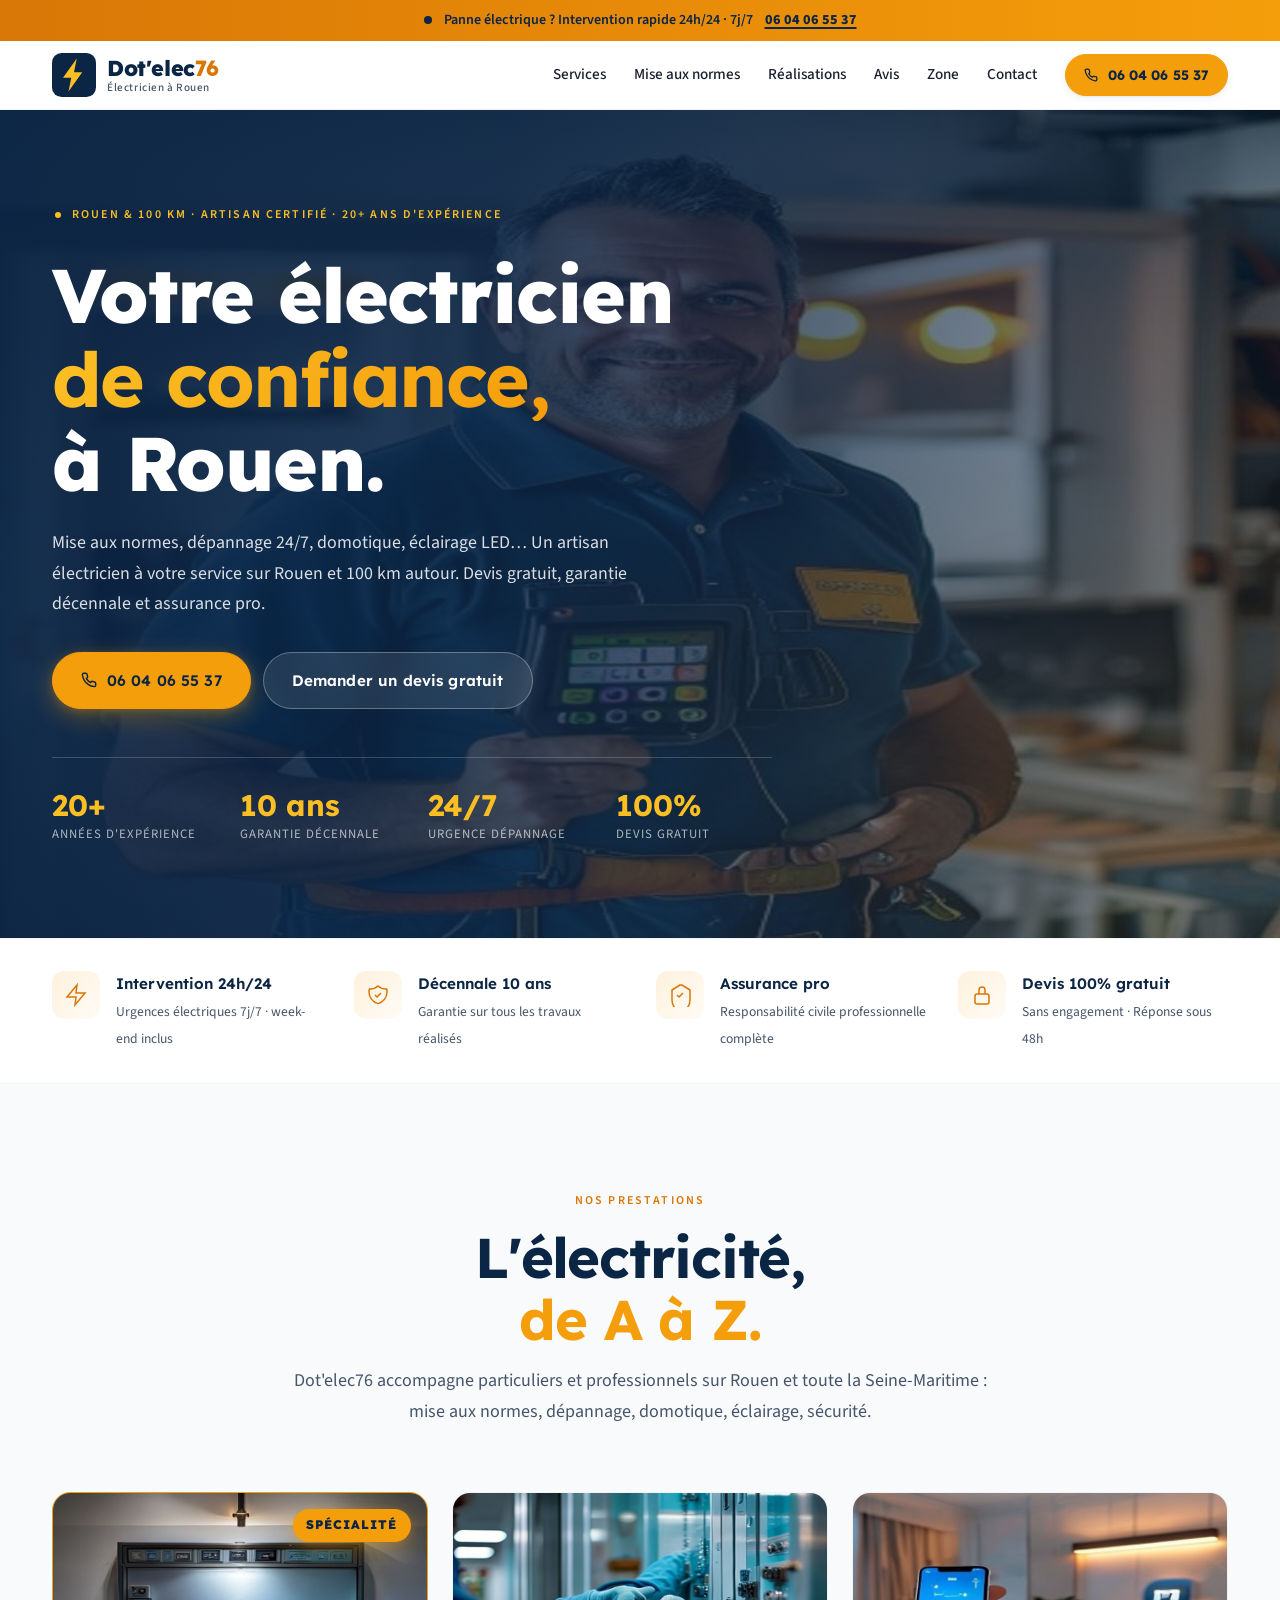
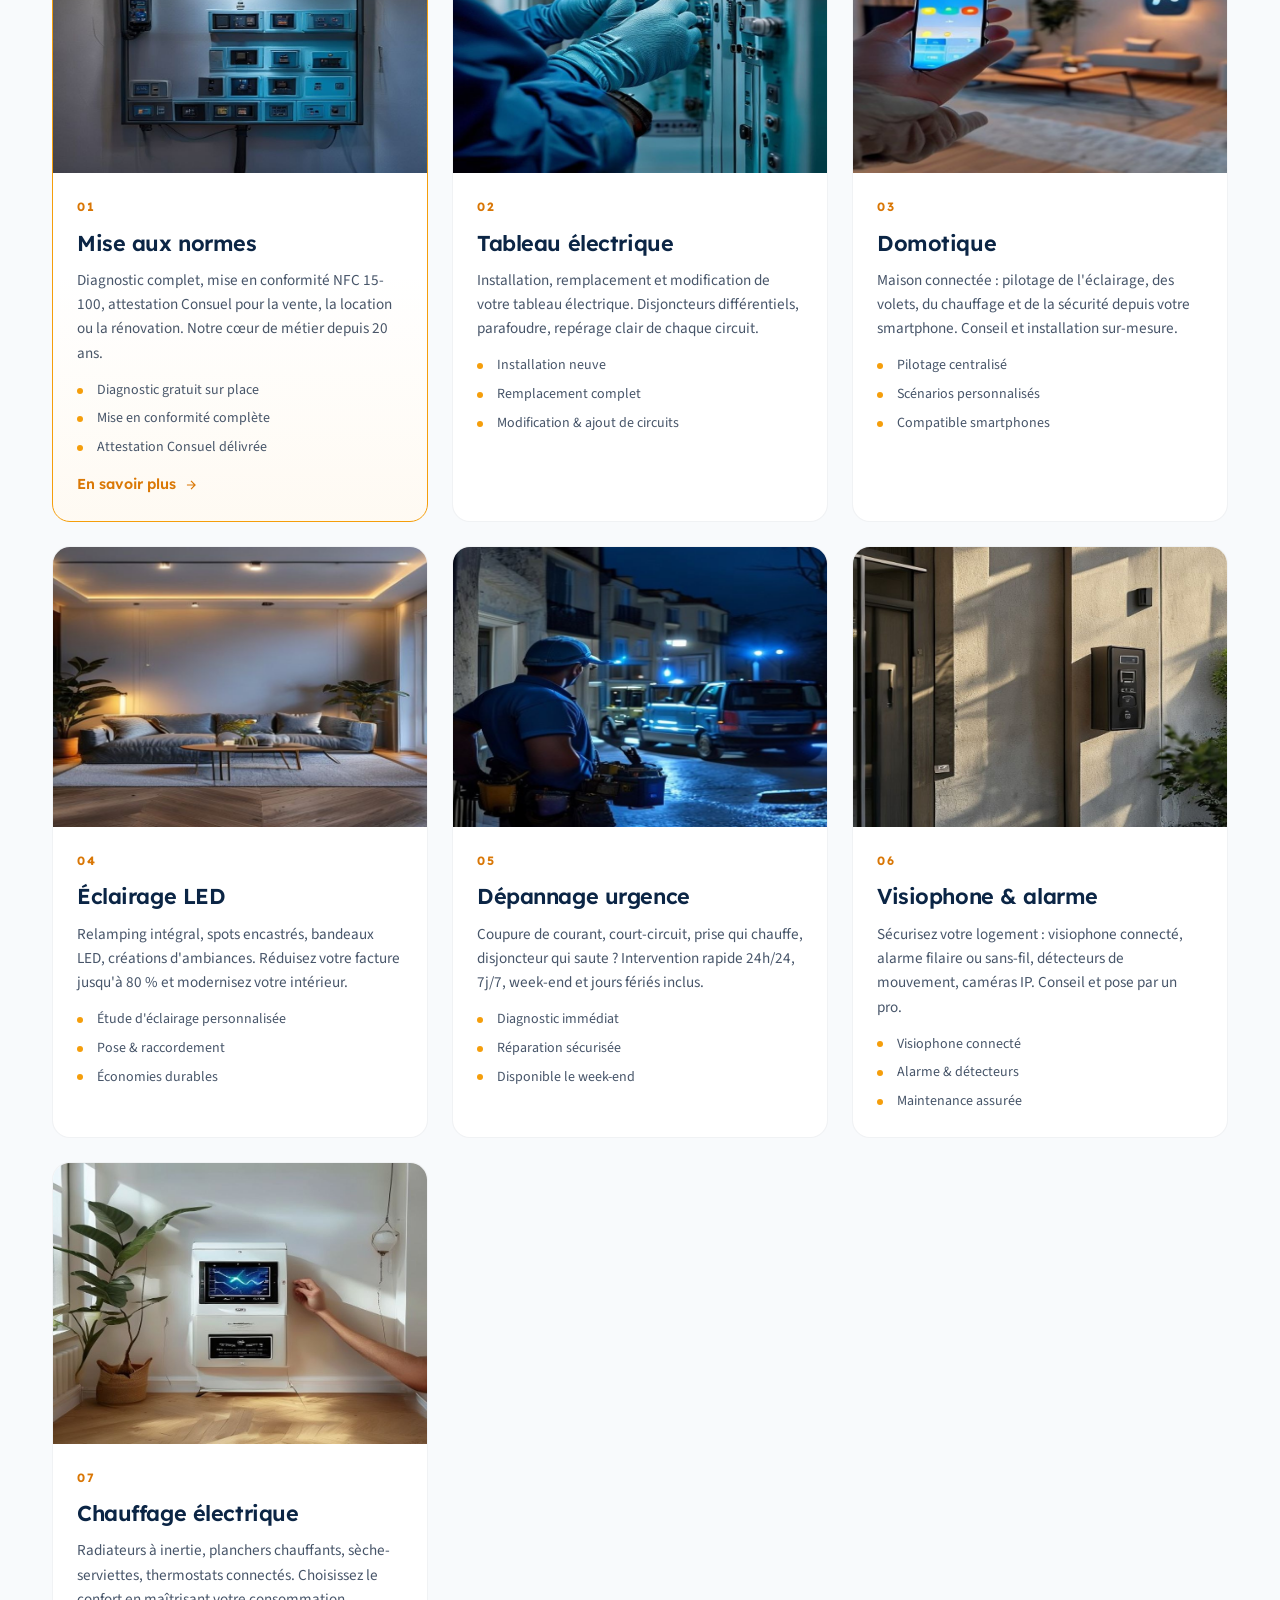
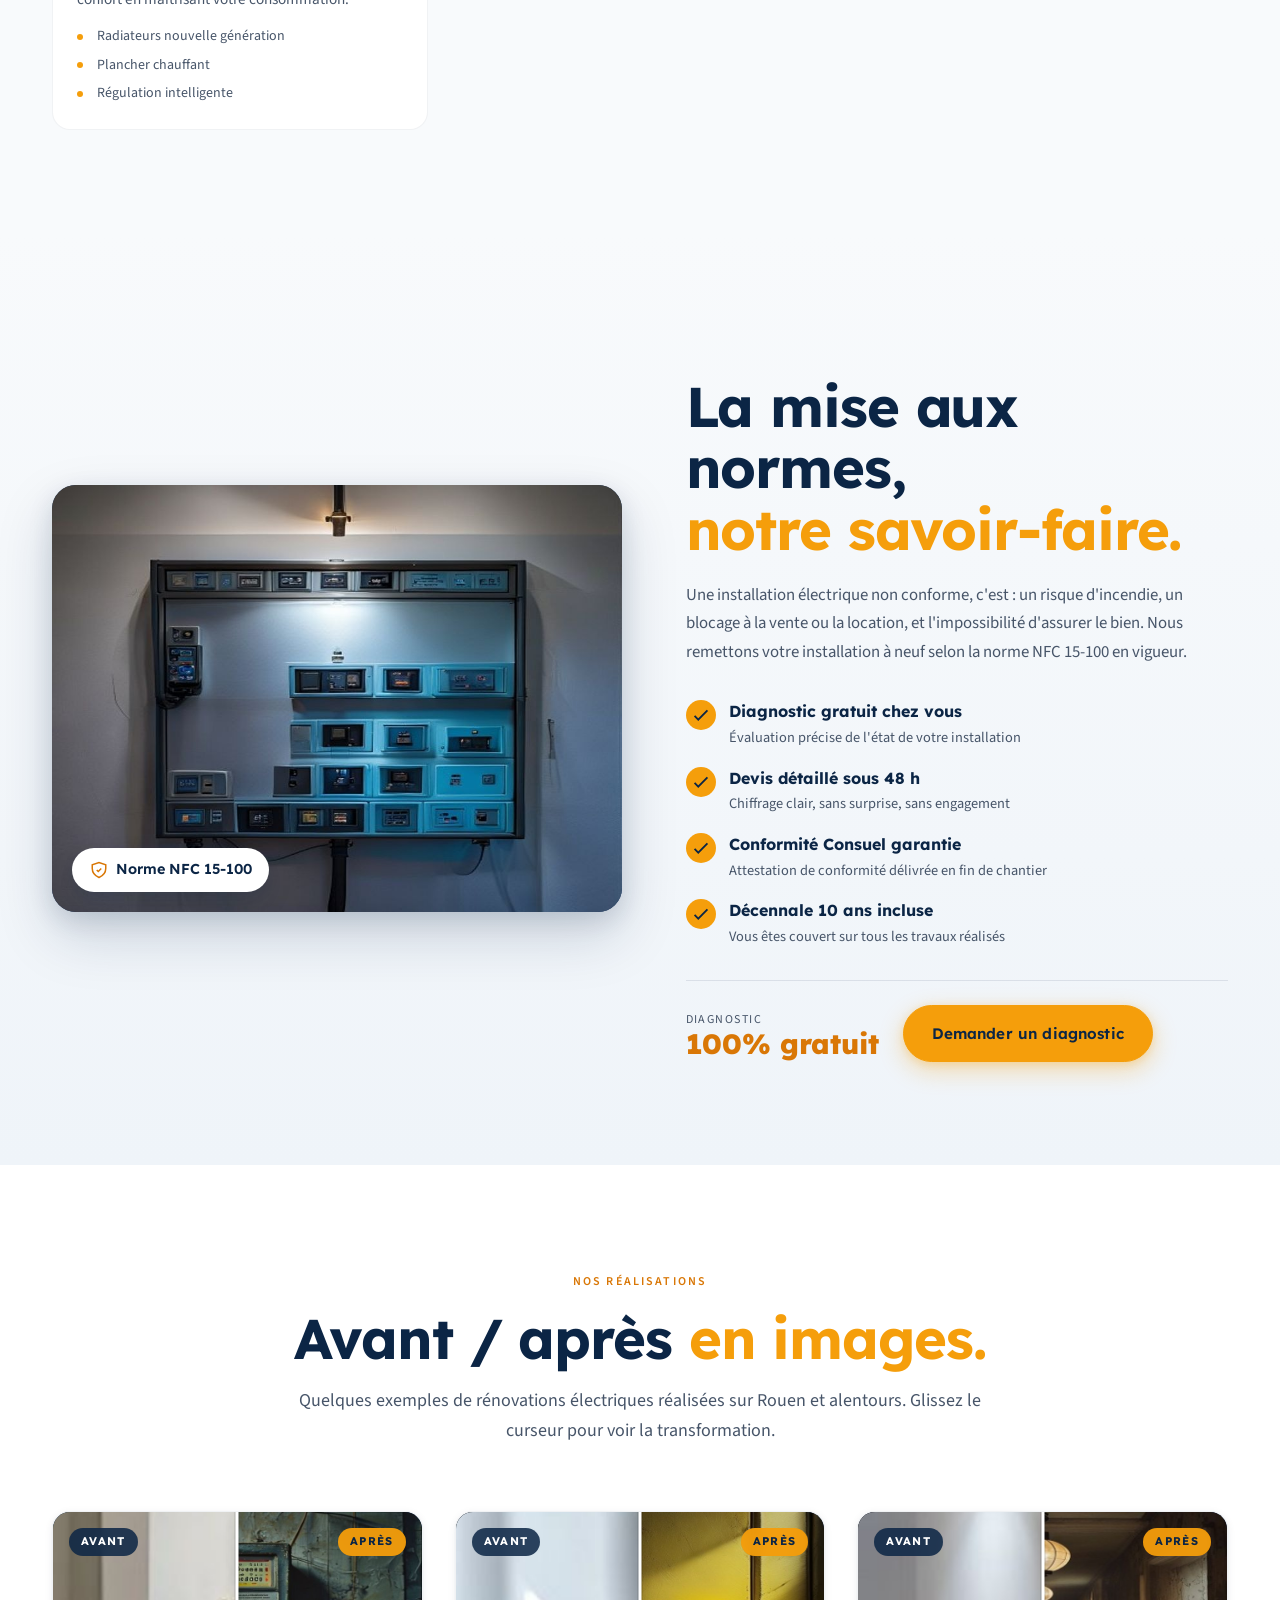
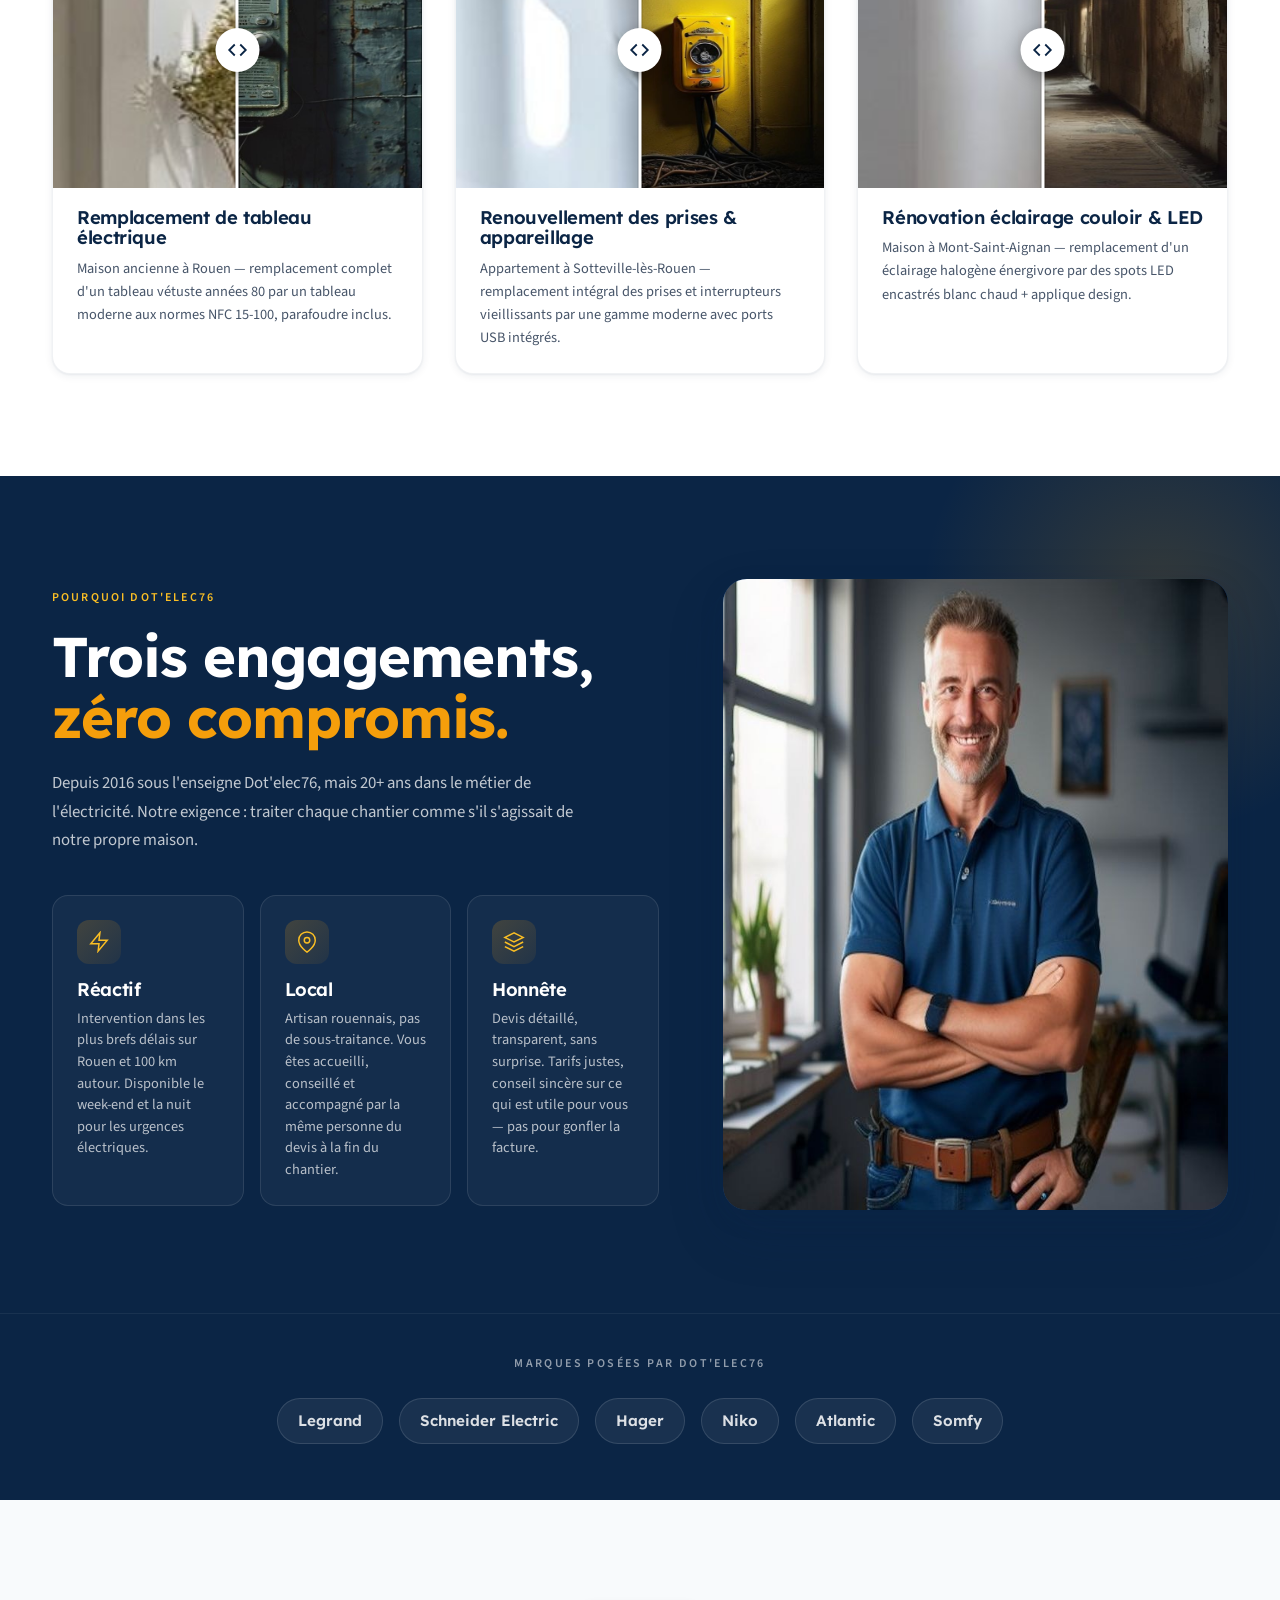
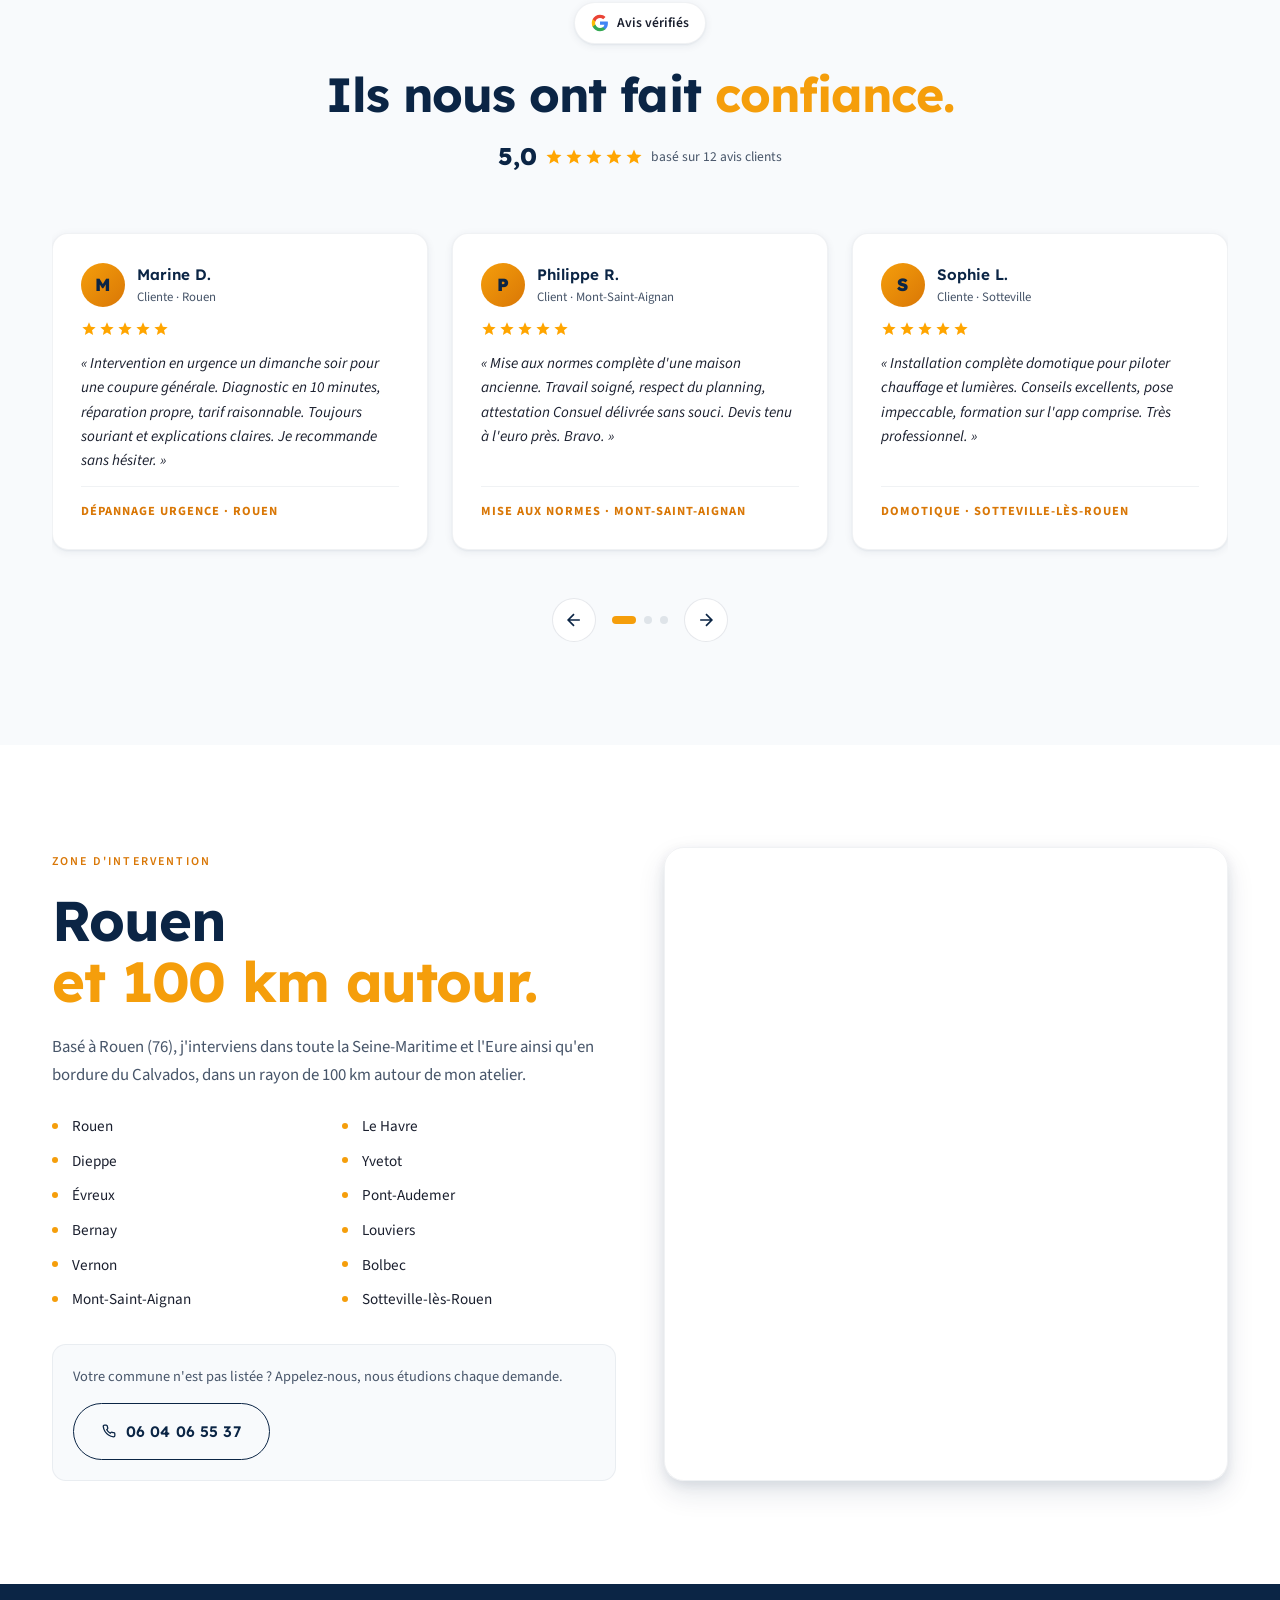
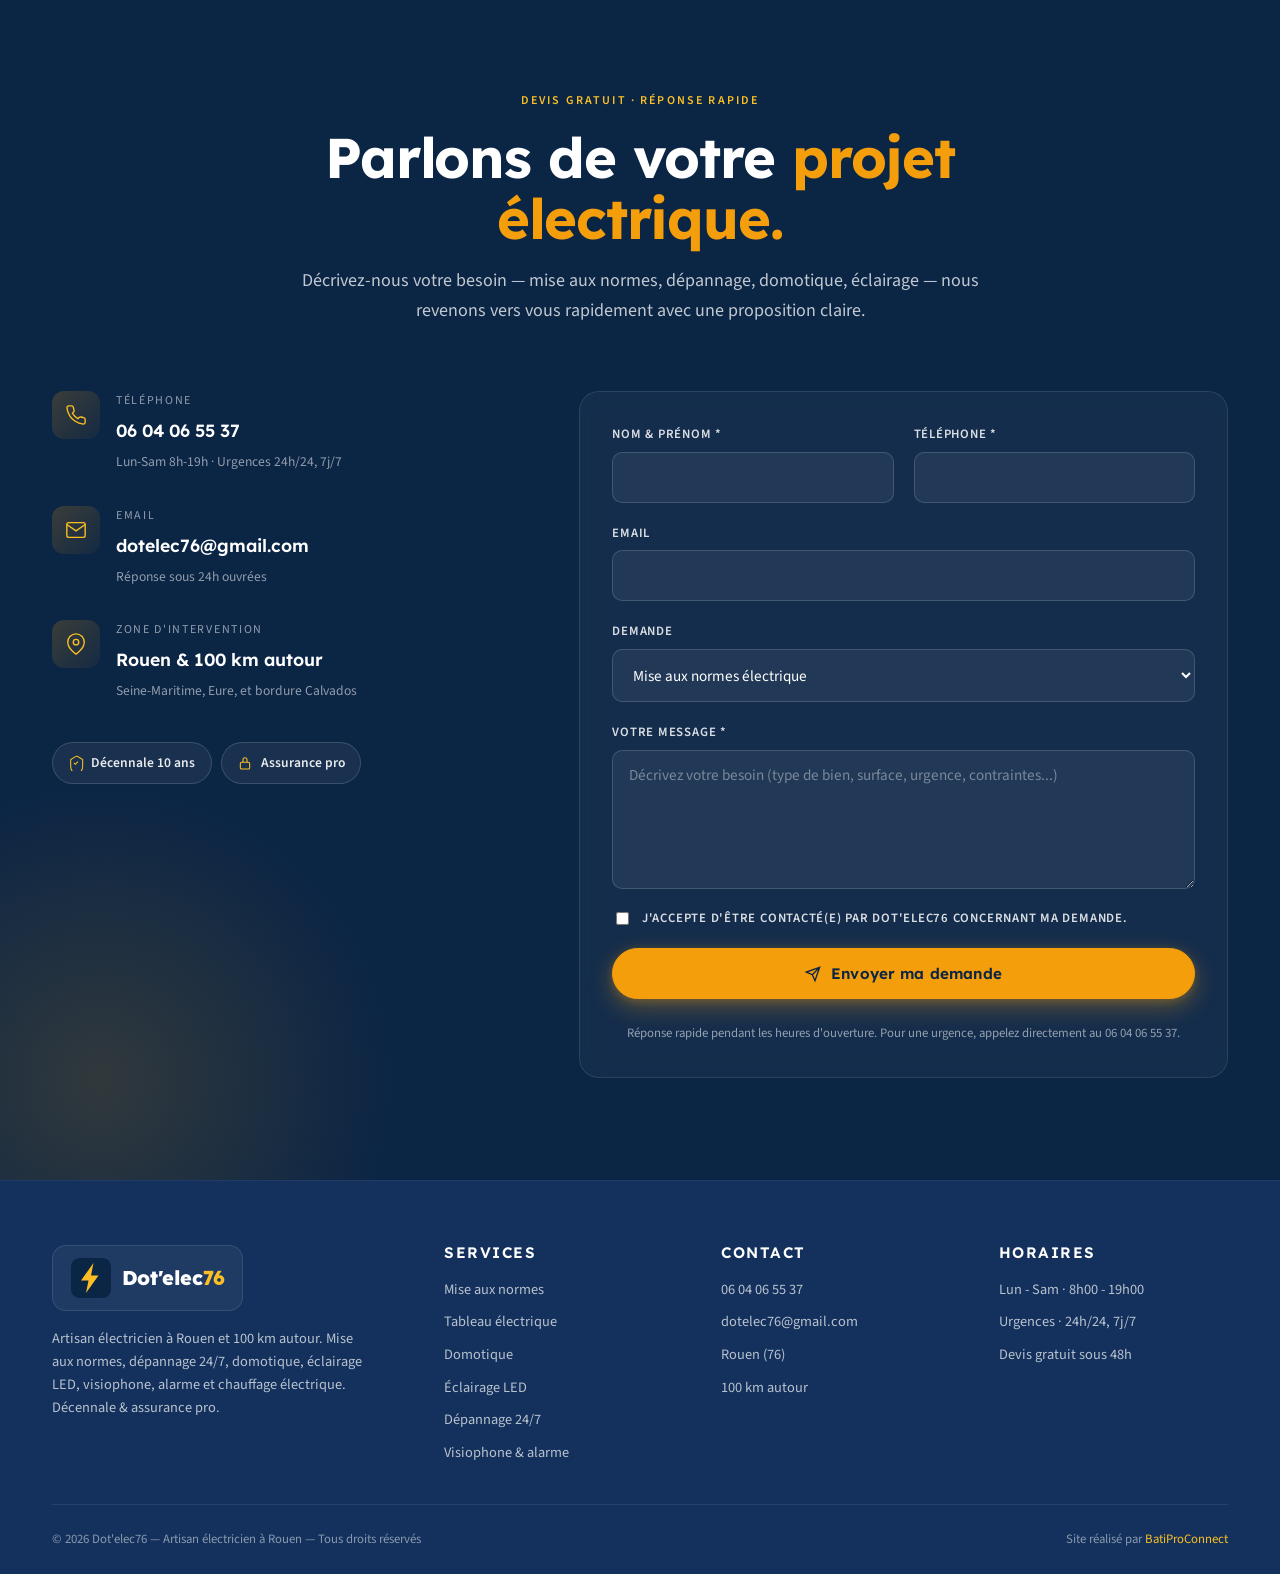
==== index.html @ ad8f3a69 "Init site Dot'elec76 - Electricien Rouen - Single-page HTML5 + Tailwind-style CSS + Vanilla JS - Pal" ====
<!DOCTYPE html>
<html lang="fr">
<head>
<meta charset="UTF-8" />
<meta name="viewport" content="width=device-width, initial-scale=1.0" />
<title>Dot'elec76 — Électricien à Rouen · Mise aux normes, dépannage 24/7, domotique</title>
<meta name="description" content="Dot'elec76 — Artisan électricien à Rouen et 100 km autour. Mise aux normes NFC 15-100, dépannage 24/7, tableau électrique, domotique, éclairage LED, visiophone, chauffage électrique. Devis gratuit. Décennale & assurance pro." />
<meta name="keywords" content="électricien Rouen, mise aux normes électrique Rouen, dépannage électrique 24/7 Rouen, tableau électrique Rouen, domotique Rouen, éclairage LED Rouen, visiophone Rouen, électricien 76, artisan électricien Normandie" />
<meta name="author" content="Dot'elec76" />
<meta name="robots" content="index, follow" />
<meta name="theme-color" content="#0B2545" />

<!-- Open Graph -->
<meta property="og:type" content="website" />
<meta property="og:title" content="Dot'elec76 — Artisan électricien à Rouen" />
<meta property="og:description" content="Mise aux normes, dépannage 24/7, domotique, éclairage LED. Artisan électricien à Rouen et 100 km autour. Devis gratuit." />
<meta property="og:image" content="assets/img/hero/hero-electricien.jpg" />
<meta property="og:locale" content="fr_FR" />

<!-- Fonts: Lexend (heading) + Source Sans 3 (body) -->
<link rel="preconnect" href="https://fonts.googleapis.com" />
<link rel="preconnect" href="https://fonts.gstatic.com" crossorigin />
<link href="https://fonts.googleapis.com/css2?family=Lexend:wght@400;500;600;700;800&family=Source+Sans+3:wght@300;400;500;600;700&display=swap" rel="stylesheet" />

<!-- Custom CSS -->
<link rel="stylesheet" href="assets/css/style.css" />

<!-- Favicon : éclair stylisé jaune sur bleu marine -->
<link rel="icon" type="image/svg+xml" href="data:image/svg+xml,%3Csvg xmlns='http://www.w3.org/2000/svg' viewBox='0 0 32 32'%3E%3Crect width='32' height='32' rx='6' fill='%230B2545'/%3E%3Cpath d='M18 4L8 18h6l-2 10 10-14h-6l2-10z' fill='%23FBBF24'/%3E%3C/svg%3E" />

<!-- JSON-LD : Local Business -->
<script type="application/ld+json">
{
  "@context": "https://schema.org",
  "@type": "Electrician",
  "name": "Dot'elec76",
  "image": "https://dotelec76.fr/assets/img/hero/hero-electricien.jpg",
  "telephone": "+33604065537",
  "email": "dotelec76@gmail.com",
  "address": {
    "@type": "PostalAddress",
    "addressLocality": "Rouen",
    "postalCode": "76000",
    "addressCountry": "FR"
  },
  "openingHours": ["Mo-Sa 08:00-19:00", "Su 00:00-23:59"],
  "areaServed": "Rouen et 100 km autour (Seine-Maritime, Eure)",
  "priceRange": "€€",
  "founder": "Dot'elec76",
  "foundingDate": "2016",
  "slogan": "Votre électricien de confiance à Rouen",
  "aggregateRating": {
    "@type": "AggregateRating",
    "ratingValue": "5",
    "reviewCount": "12"
  }
}
</script>

<!-- JSON-LD : FAQPage -->
<script type="application/ld+json">
{
  "@context": "https://schema.org",
  "@type": "FAQPage",
  "mainEntity": [
    {
      "@type": "Question",
      "name": "Combien coûte une mise aux normes électrique à Rouen ?",
      "acceptedAnswer": {
        "@type": "Answer",
        "text": "Le coût d'une mise aux normes dépend de l'état de votre installation et du nombre de pièces. Comptez en moyenne entre 80 et 150 € par point électrique. Devis gratuit sur place pour évaluation précise."
      }
    },
    {
      "@type": "Question",
      "name": "Intervenez-vous en urgence le week-end ?",
      "acceptedAnswer": {
        "@type": "Answer",
        "text": "Oui, Dot'elec76 intervient 24h/24 et 7j/7 pour toute urgence électrique : coupure de courant, court-circuit, disjoncteur qui saute en boucle. Appelez le 06 04 06 55 37."
      }
    },
    {
      "@type": "Question",
      "name": "Quelle est votre zone d'intervention ?",
      "acceptedAnswer": {
        "@type": "Answer",
        "text": "Rouen et toute la Seine-Maritime (76), avec un rayon de 100 km incluant Le Havre, Dieppe, Yvetot, Évreux, Pont-Audemer, Bernay, Louviers, Vernon et l'Eure (27)."
      }
    },
    {
      "@type": "Question",
      "name": "Le devis est-il vraiment gratuit ?",
      "acceptedAnswer": {
        "@type": "Answer",
        "text": "Oui, nos devis sont 100% gratuits et sans engagement. Nous nous déplaçons chez vous pour évaluer le besoin et vous remettre une proposition claire et détaillée sous 48h."
      }
    },
    {
      "@type": "Question",
      "name": "Êtes-vous assuré et garanti ?",
      "acceptedAnswer": {
        "@type": "Answer",
        "text": "Oui, Dot'elec76 est couvert par une garantie décennale (10 ans) et une assurance responsabilité civile professionnelle. Tous nos travaux sont réalisés selon la norme NFC 15-100."
      }
    }
  ]
}
</script>
</head>

<body>

<!-- ============== BANDEAU URGENCE ============== -->
<div class="urgence-bar">
  <div class="container urgence-bar__inner">
    <span class="urgence-bar__pulse" aria-hidden="true"></span>
    <span>Panne électrique&nbsp;? Intervention rapide 24h/24 &middot; 7j/7</span>
    <a href="tel:0604065537" class="urgence-bar__tel">06 04 06 55 37</a>
  </div>
</div>

<!-- ============== HEADER ============== -->
<header class="site-header" id="siteHeader">
  <div class="container site-header__inner">
    <a href="#" class="brand-mark" aria-label="Dot'elec76 accueil">
      <span class="brand-logo">
        <svg width="36" height="36" viewBox="0 0 32 32" aria-hidden="true">
          <rect width="32" height="32" rx="7" fill="#0B2545"/>
          <path d="M18 4L8 18h6l-2 10 10-14h-6l2-10z" fill="#FBBF24"/>
        </svg>
        <span class="brand-text">
          <span class="brand-text__main">Dot'elec<span class="brand-text__num">76</span></span>
          <span class="brand-text__sub">Électricien à Rouen</span>
        </span>
      </span>
    </a>

    <nav class="desktop-nav" aria-label="Navigation principale">
      <a href="#services" class="nav-link">Services</a>
      <a href="#mise-aux-normes" class="nav-link">Mise aux normes</a>
      <a href="#realisations" class="nav-link">Réalisations</a>
      <a href="#avis" class="nav-link">Avis</a>
      <a href="#zone" class="nav-link">Zone</a>
      <a href="#contact" class="nav-link">Contact</a>
      <a href="tel:0604065537" class="btn btn-cta-sm">
        <svg width="14" height="14" viewBox="0 0 24 24" fill="none" stroke="currentColor" stroke-width="2.2"><path d="M22 16.92v3a2 2 0 01-2.18 2 19.79 19.79 0 01-8.63-3.07 19.5 19.5 0 01-6-6 19.79 19.79 0 01-3.07-8.67A2 2 0 014.11 2h3a2 2 0 012 1.72 12.84 12.84 0 00.7 2.81 2 2 0 01-.45 2.11L8.09 9.91a16 16 0 006 6l1.27-1.27a2 2 0 012.11-.45 12.84 12.84 0 002.81.7A2 2 0 0122 16.92z"/></svg>
        06 04 06 55 37
      </a>
    </nav>

    <button class="mobile-menu-btn" id="mobileMenuBtn" aria-label="Ouvrir le menu" aria-expanded="false">
      <span></span><span></span><span></span>
    </button>
  </div>
</header>

<div class="mobile-menu" id="mobileMenu" aria-hidden="true">
  <a href="#services" class="nav-link">Services</a>
  <a href="#mise-aux-normes" class="nav-link">Mise aux normes</a>
  <a href="#realisations" class="nav-link">Réalisations avant/après</a>
  <a href="#avis" class="nav-link">Avis clients</a>
  <a href="#zone" class="nav-link">Zone d'intervention</a>
  <a href="#contact" class="nav-link">Contact</a>
  <a href="tel:0604065537" class="btn btn-primary mt-4">
    <svg width="14" height="14" viewBox="0 0 24 24" fill="none" stroke="currentColor" stroke-width="2.2"><path d="M22 16.92v3a2 2 0 01-2.18 2 19.79 19.79 0 01-8.63-3.07 19.5 19.5 0 01-6-6 19.79 19.79 0 01-3.07-8.67A2 2 0 014.11 2h3a2 2 0 012 1.72 12.84 12.84 0 00.7 2.81 2 2 0 01-.45 2.11L8.09 9.91a16 16 0 006 6l1.27-1.27a2 2 0 012.11-.45 12.84 12.84 0 002.81.7A2 2 0 0122 16.92z"/></svg>
    Appeler maintenant
  </a>
</div>

<!-- ============== HERO ============== -->
<section class="hero" id="hero">
  <div class="hero__bg" id="heroBg" style="background-image: url('assets/img/hero/hero-electricien.jpg');" role="img" aria-label="Artisan électricien Dot'elec76 en intervention"></div>
  <div class="hero__overlay"></div>

  <div class="container hero__content">
    <div class="hero__text">
      <span class="eyebrow eyebrow-light" data-reveal>
        <svg width="12" height="12" viewBox="0 0 24 24" fill="currentColor"><circle cx="12" cy="12" r="6"/></svg>
        Rouen &amp; 100&nbsp;km · Artisan certifié · 20+ ans d'expérience
      </span>

      <h1 class="hero__title" data-reveal data-delay="1">
        Votre électricien<br />
        <em>de confiance,</em><br />
        à Rouen.
      </h1>

      <p class="hero__subtitle" data-reveal data-delay="2">
        Mise aux normes, dépannage 24/7, domotique, éclairage LED&hellip; Un artisan
        électricien à votre service sur Rouen et 100&nbsp;km autour. Devis gratuit,
        garantie décennale et assurance pro.
      </p>

      <div class="hero__ctas" data-reveal data-delay="3">
        <a href="tel:0604065537" class="btn btn-primary">
          <svg width="16" height="16" viewBox="0 0 24 24" fill="none" stroke="currentColor" stroke-width="2.2"><path d="M22 16.92v3a2 2 0 01-2.18 2 19.79 19.79 0 01-8.63-3.07 19.5 19.5 0 01-6-6 19.79 19.79 0 01-3.07-8.67A2 2 0 014.11 2h3a2 2 0 012 1.72 12.84 12.84 0 00.7 2.81 2 2 0 01-.45 2.11L8.09 9.91a16 16 0 006 6l1.27-1.27a2 2 0 012.11-.45 12.84 12.84 0 002.81.7A2 2 0 0122 16.92z"/></svg>
          06 04 06 55 37
        </a>
        <a href="#contact" class="btn btn-ghost">Demander un devis gratuit</a>
      </div>

      <div class="hero__meta" data-reveal data-delay="4">
        <div class="hero__meta-item">
          <span class="hero__meta-num">20+</span>
          <span class="hero__meta-label">années d'expérience</span>
        </div>
        <div class="hero__meta-item">
          <span class="hero__meta-num">10 ans</span>
          <span class="hero__meta-label">Garantie décennale</span>
        </div>
        <div class="hero__meta-item">
          <span class="hero__meta-num">24/7</span>
          <span class="hero__meta-label">Urgence dépannage</span>
        </div>
        <div class="hero__meta-item">
          <span class="hero__meta-num">100%</span>
          <span class="hero__meta-label">Devis gratuit</span>
        </div>
      </div>
    </div>
  </div>
</section>

<!-- ============== TRUST BAR ============== -->
<section class="trust-bar">
  <div class="container">
    <div class="trust-bar__grid">
      <div class="trust-item" data-reveal>
        <div class="trust-item__icon">
          <svg viewBox="0 0 24 24" fill="none" stroke="currentColor" stroke-width="1.5"><path d="M13 2L3 14h9l-1 8 10-12h-9l1-8z"/></svg>
        </div>
        <div>
          <strong>Intervention 24h/24</strong>
          <small>Urgences électriques 7j/7 · week-end inclus</small>
        </div>
      </div>
      <div class="trust-item" data-reveal data-delay="1">
        <div class="trust-item__icon">
          <svg viewBox="0 0 24 24" fill="none" stroke="currentColor" stroke-width="1.5"><path d="M9 12l2 2 4-4m5.618-4.016A11.955 11.955 0 0112 2.944a11.955 11.955 0 01-8.618 3.04A12.02 12.02 0 003 9c0 5.591 3.824 10.29 9 11.622 5.176-1.332 9-6.03 9-11.622 0-1.042-.133-2.052-.382-3.016z"/></svg>
        </div>
        <div>
          <strong>Décennale 10 ans</strong>
          <small>Garantie sur tous les travaux réalisés</small>
        </div>
      </div>
      <div class="trust-item" data-reveal data-delay="2">
        <div class="trust-item__icon">
          <svg viewBox="0 0 24 24" fill="none" stroke="currentColor" stroke-width="1.5"><path d="M12 2L4 7v10c0 5.55 3.84 10.74 9 12 5.16-1.26 9-6.45 9-12V7l-8-5z"/><path d="M9 12l2 2 4-4"/></svg>
        </div>
        <div>
          <strong>Assurance pro</strong>
          <small>Responsabilité civile professionnelle complète</small>
        </div>
      </div>
      <div class="trust-item" data-reveal data-delay="3">
        <div class="trust-item__icon">
          <svg viewBox="0 0 24 24" fill="none" stroke="currentColor" stroke-width="1.5"><path d="M9 11V7a3 3 0 016 0v4"/><rect x="5" y="11" width="14" height="10" rx="2"/></svg>
        </div>
        <div>
          <strong>Devis 100% gratuit</strong>
          <small>Sans engagement · Réponse sous 48h</small>
        </div>
      </div>
    </div>
  </div>
</section>

<!-- ============== SERVICES ============== -->
<section class="section section-services" id="services">
  <div class="container">
    <div class="section-header">
      <span class="eyebrow" data-reveal>Nos prestations</span>
      <h2 data-reveal data-delay="1">
        L'électricité,<br />
        <em>de A à Z.</em>
      </h2>
      <p data-reveal data-delay="2">
        Dot'elec76 accompagne particuliers et professionnels sur Rouen et toute la
        Seine-Maritime : mise aux normes, dépannage, domotique, éclairage, sécurité.
      </p>
    </div>

    <div class="services-grid">

      <article class="service-card service-card--featured" data-reveal>
        <div class="service-card__media">
          <img src="assets/img/services/service-mise-aux-normes.jpg" alt="Tableau électrique aux normes NFC 15-100" loading="lazy" />
          <span class="service-card__badge">Spécialité</span>
        </div>
        <div class="service-card__body">
          <span class="service-card__num">01</span>
          <h3>Mise aux normes</h3>
          <p>Diagnostic complet, mise en conformité NFC&nbsp;15-100, attestation Consuel pour la vente, la location ou la rénovation. Notre cœur de métier depuis 20 ans.</p>
          <ul class="service-card__list">
            <li>Diagnostic gratuit sur place</li>
            <li>Mise en conformité complète</li>
            <li>Attestation Consuel délivrée</li>
          </ul>
          <a href="#mise-aux-normes" class="service-card__more">En savoir plus
            <svg width="14" height="14" viewBox="0 0 24 24" fill="none" stroke="currentColor" stroke-width="2"><path d="M5 12h14m-7-7l7 7-7 7"/></svg>
          </a>
        </div>
      </article>

      <article class="service-card" data-reveal data-delay="1">
        <div class="service-card__media">
          <img src="assets/img/services/service-tableau-electrique.jpg" alt="Tableau électrique installé par Dot'elec76" loading="lazy" />
        </div>
        <div class="service-card__body">
          <span class="service-card__num">02</span>
          <h3>Tableau électrique</h3>
          <p>Installation, remplacement et modification de votre tableau électrique. Disjoncteurs différentiels, parafoudre, repérage clair de chaque circuit.</p>
          <ul class="service-card__list">
            <li>Installation neuve</li>
            <li>Remplacement complet</li>
            <li>Modification &amp; ajout de circuits</li>
          </ul>
        </div>
      </article>

      <article class="service-card" data-reveal data-delay="2">
        <div class="service-card__media">
          <img src="assets/img/services/service-domotique.jpg" alt="Solution domotique installée par Dot'elec76" loading="lazy" />
        </div>
        <div class="service-card__body">
          <span class="service-card__num">03</span>
          <h3>Domotique</h3>
          <p>Maison connectée : pilotage de l'éclairage, des volets, du chauffage et de la sécurité depuis votre smartphone. Conseil et installation sur-mesure.</p>
          <ul class="service-card__list">
            <li>Pilotage centralisé</li>
            <li>Scénarios personnalisés</li>
            <li>Compatible smartphones</li>
          </ul>
        </div>
      </article>

      <article class="service-card" data-reveal data-delay="3">
        <div class="service-card__media">
          <img src="assets/img/services/service-eclairage-led.jpg" alt="Éclairage LED moderne installé en intérieur" loading="lazy" />
        </div>
        <div class="service-card__body">
          <span class="service-card__num">04</span>
          <h3>Éclairage LED</h3>
          <p>Relamping intégral, spots encastrés, bandeaux LED, créations d'ambiances. Réduisez votre facture jusqu'à 80&nbsp;% et modernisez votre intérieur.</p>
          <ul class="service-card__list">
            <li>Étude d'éclairage personnalisée</li>
            <li>Pose &amp; raccordement</li>
            <li>Économies durables</li>
          </ul>
        </div>
      </article>

      <article class="service-card" data-reveal>
        <div class="service-card__media">
          <img src="assets/img/services/service-depannage-urgence.jpg" alt="Dépannage électrique en urgence par Dot'elec76" loading="lazy" />
        </div>
        <div class="service-card__body">
          <span class="service-card__num">05</span>
          <h3>Dépannage urgence</h3>
          <p>Coupure de courant, court-circuit, prise qui chauffe, disjoncteur qui saute&nbsp;? Intervention rapide 24h/24, 7j/7, week-end et jours fériés inclus.</p>
          <ul class="service-card__list">
            <li>Diagnostic immédiat</li>
            <li>Réparation sécurisée</li>
            <li>Disponible le week-end</li>
          </ul>
        </div>
      </article>

      <article class="service-card" data-reveal data-delay="1">
        <div class="service-card__media">
          <img src="assets/img/services/service-visiophone-alarme.jpg" alt="Visiophone et alarme installés par Dot'elec76" loading="lazy" />
        </div>
        <div class="service-card__body">
          <span class="service-card__num">06</span>
          <h3>Visiophone &amp; alarme</h3>
          <p>Sécurisez votre logement : visiophone connecté, alarme filaire ou sans-fil, détecteurs de mouvement, caméras IP. Conseil et pose par un pro.</p>
          <ul class="service-card__list">
            <li>Visiophone connecté</li>
            <li>Alarme &amp; détecteurs</li>
            <li>Maintenance assurée</li>
          </ul>
        </div>
      </article>

      <article class="service-card" data-reveal data-delay="2">
        <div class="service-card__media">
          <img src="assets/img/services/service-chauffage-electrique.jpg" alt="Chauffage électrique design installé par Dot'elec76" loading="lazy" />
        </div>
        <div class="service-card__body">
          <span class="service-card__num">07</span>
          <h3>Chauffage électrique</h3>
          <p>Radiateurs à inertie, planchers chauffants, sèche-serviettes, thermostats connectés. Choisissez le confort en maîtrisant votre consommation.</p>
          <ul class="service-card__list">
            <li>Radiateurs nouvelle génération</li>
            <li>Plancher chauffant</li>
            <li>Régulation intelligente</li>
          </ul>
        </div>
      </article>

    </div>
  </div>
</section>

<!-- ============== MISE AUX NORMES FOCUS (équivalent désembouage MHGAZ) ============== -->
<section class="section section-spec" id="mise-aux-normes">
  <div class="container">
    <div class="spec__grid">

      <div class="spec__visual" data-reveal>
        <img src="assets/img/services/service-mise-aux-normes.jpg" alt="Mise aux normes électrique selon NFC 15-100" loading="lazy" />
        <div class="spec__visual-tag">
          <svg width="20" height="20" viewBox="0 0 24 24" fill="none" stroke="currentColor" stroke-width="2"><path d="M9 12l2 2 4-4"/><path d="M12 22c5.5-2.5 9-7 9-12V5l-9-3-9 3v5c0 5 3.5 9.5 9 12z"/></svg>
          Norme NFC 15-100
        </div>
      </div>

      <div class="spec__content">
        <span class="eyebrow" data-reveal>Notre spécialité</span>
        <h2 data-reveal data-delay="1">
          La mise aux normes,<br />
          <em>notre savoir-faire.</em>
        </h2>
        <p data-reveal data-delay="2">
          Une installation électrique non conforme, c'est&nbsp;: un risque d'incendie,
          un blocage à la vente ou la location, et l'impossibilité d'assurer le bien.
          Nous remettons votre installation à neuf selon la norme NFC&nbsp;15-100 en
          vigueur.
        </p>

        <ul class="spec__benefits" data-reveal data-delay="3">
          <li>
            <svg viewBox="0 0 24 24" fill="none" stroke="currentColor" stroke-width="2"><path d="M5 13l4 4L19 7"/></svg>
            <div>
              <strong>Diagnostic gratuit chez vous</strong>
              <p>Évaluation précise de l'état de votre installation</p>
            </div>
          </li>
          <li>
            <svg viewBox="0 0 24 24" fill="none" stroke="currentColor" stroke-width="2"><path d="M5 13l4 4L19 7"/></svg>
            <div>
              <strong>Devis détaillé sous 48&nbsp;h</strong>
              <p>Chiffrage clair, sans surprise, sans engagement</p>
            </div>
          </li>
          <li>
            <svg viewBox="0 0 24 24" fill="none" stroke="currentColor" stroke-width="2"><path d="M5 13l4 4L19 7"/></svg>
            <div>
              <strong>Conformité Consuel garantie</strong>
              <p>Attestation de conformité délivrée en fin de chantier</p>
            </div>
          </li>
          <li>
            <svg viewBox="0 0 24 24" fill="none" stroke="currentColor" stroke-width="2"><path d="M5 13l4 4L19 7"/></svg>
            <div>
              <strong>Décennale 10 ans incluse</strong>
              <p>Vous êtes couvert sur tous les travaux réalisés</p>
            </div>
          </li>
        </ul>

        <div class="spec__cta" data-reveal data-delay="4">
          <div class="spec__price">
            <span class="spec__price-label">Diagnostic</span>
            <span class="spec__price-value">100% gratuit</span>
          </div>
          <a href="#contact" class="btn btn-primary">Demander un diagnostic</a>
        </div>
      </div>

    </div>
  </div>
</section>

<!-- ============== RÉALISATIONS AVANT/APRÈS ============== -->
<section class="section section-realisations" id="realisations">
  <div class="container">
    <div class="section-header">
      <span class="eyebrow" data-reveal>Nos réalisations</span>
      <h2 data-reveal data-delay="1">
        Avant / après <em>en images.</em>
      </h2>
      <p data-reveal data-delay="2">
        Quelques exemples de rénovations électriques réalisées sur Rouen et alentours.
        Glissez le curseur pour voir la transformation.
      </p>
    </div>

    <div class="realisations-grid">

      <article class="realisation-card" data-reveal>
        <div class="ba-slider" data-ba-slider>
          <img class="ba-slider__before" src="assets/img/realisations/avant-tableau.jpg" alt="Tableau électrique vétuste avant intervention" loading="lazy" />
          <div class="ba-slider__after-wrap">
            <img class="ba-slider__after" src="assets/img/realisations/apres-tableau.jpg" alt="Tableau électrique moderne aux normes NFC 15-100" loading="lazy" />
          </div>
          <input type="range" min="0" max="100" value="50" class="ba-slider__range" aria-label="Comparer avant et après" />
          <span class="ba-slider__handle" aria-hidden="true">
            <svg viewBox="0 0 24 24" fill="none" stroke="currentColor" stroke-width="2"><path d="M9 18l-6-6 6-6m6 12l6-6-6-6"/></svg>
          </span>
          <span class="ba-slider__label ba-slider__label--before">Avant</span>
          <span class="ba-slider__label ba-slider__label--after">Après</span>
        </div>
        <div class="realisation-card__caption">
          <h3>Remplacement de tableau électrique</h3>
          <p>Maison ancienne à Rouen — remplacement complet d'un tableau vétuste années 80 par un tableau moderne aux normes NFC 15-100, parafoudre inclus.</p>
        </div>
      </article>

      <article class="realisation-card" data-reveal data-delay="1">
        <div class="ba-slider" data-ba-slider>
          <img class="ba-slider__before" src="assets/img/realisations/avant-prises.jpg" alt="Anciennes prises électriques abimées" loading="lazy" />
          <div class="ba-slider__after-wrap">
            <img class="ba-slider__after" src="assets/img/realisations/apres-prises.jpg" alt="Prises modernes design installées" loading="lazy" />
          </div>
          <input type="range" min="0" max="100" value="50" class="ba-slider__range" aria-label="Comparer avant et après" />
          <span class="ba-slider__handle" aria-hidden="true">
            <svg viewBox="0 0 24 24" fill="none" stroke="currentColor" stroke-width="2"><path d="M9 18l-6-6 6-6m6 12l6-6-6-6"/></svg>
          </span>
          <span class="ba-slider__label ba-slider__label--before">Avant</span>
          <span class="ba-slider__label ba-slider__label--after">Après</span>
        </div>
        <div class="realisation-card__caption">
          <h3>Renouvellement des prises &amp; appareillage</h3>
          <p>Appartement à Sotteville-lès-Rouen — remplacement intégral des prises et interrupteurs vieillissants par une gamme moderne avec ports USB intégrés.</p>
        </div>
      </article>

      <article class="realisation-card" data-reveal data-delay="2">
        <div class="ba-slider" data-ba-slider>
          <img class="ba-slider__before" src="assets/img/realisations/avant-eclairage.jpg" alt="Couloir mal éclairé avec ancien plafonnier" loading="lazy" />
          <div class="ba-slider__after-wrap">
            <img class="ba-slider__after" src="assets/img/realisations/apres-eclairage.jpg" alt="Couloir rénové avec éclairage LED moderne" loading="lazy" />
          </div>
          <input type="range" min="0" max="100" value="50" class="ba-slider__range" aria-label="Comparer avant et après" />
          <span class="ba-slider__handle" aria-hidden="true">
            <svg viewBox="0 0 24 24" fill="none" stroke="currentColor" stroke-width="2"><path d="M9 18l-6-6 6-6m6 12l6-6-6-6"/></svg>
          </span>
          <span class="ba-slider__label ba-slider__label--before">Avant</span>
          <span class="ba-slider__label ba-slider__label--after">Après</span>
        </div>
        <div class="realisation-card__caption">
          <h3>Rénovation éclairage couloir &amp; LED</h3>
          <p>Maison à Mont-Saint-Aignan — remplacement d'un éclairage halogène énergivore par des spots LED encastrés blanc chaud + applique design.</p>
        </div>
      </article>

    </div>
  </div>
</section>

<!-- ============== POURQUOI NOUS CHOISIR ============== -->
<section class="section section-why">
  <div class="container">
    <div class="why__grid">

      <div class="why__text">
        <span class="eyebrow eyebrow-light" data-reveal>Pourquoi Dot'elec76</span>
        <h2 data-reveal data-delay="1">
          Trois engagements,<br />
          <em>zéro compromis.</em>
        </h2>
        <p data-reveal data-delay="2">
          Depuis 2016 sous l'enseigne Dot'elec76, mais 20+ ans dans le métier de
          l'électricité. Notre exigence : traiter chaque chantier comme s'il
          s'agissait de notre propre maison.
        </p>

        <div class="why__cards">
          <div class="why-card" data-reveal data-delay="3">
            <div class="why-card__icon">
              <svg viewBox="0 0 24 24" fill="none" stroke="currentColor" stroke-width="1.6"><path d="M13 2L3 14h9l-1 8 10-12h-9l1-8z"/></svg>
            </div>
            <h3>Réactif</h3>
            <p>Intervention dans les plus brefs délais sur Rouen et 100&nbsp;km autour. Disponible le week-end et la nuit pour les urgences électriques.</p>
          </div>
          <div class="why-card" data-reveal data-delay="4">
            <div class="why-card__icon">
              <svg viewBox="0 0 24 24" fill="none" stroke="currentColor" stroke-width="1.6"><path d="M21 10c0 7-9 13-9 13s-9-6-9-13a9 9 0 0118 0z"/><circle cx="12" cy="10" r="3"/></svg>
            </div>
            <h3>Local</h3>
            <p>Artisan rouennais, pas de sous-traitance. Vous êtes accueilli, conseillé et accompagné par la même personne du devis à la fin du chantier.</p>
          </div>
          <div class="why-card" data-reveal data-delay="5">
            <div class="why-card__icon">
              <svg viewBox="0 0 24 24" fill="none" stroke="currentColor" stroke-width="1.6"><path d="M12 2L2 7l10 5 10-5-10-5z"/><path d="M2 17l10 5 10-5M2 12l10 5 10-5"/></svg>
            </div>
            <h3>Honnête</h3>
            <p>Devis détaillé, transparent, sans surprise. Tarifs justes, conseil sincère sur ce qui est utile pour vous — pas pour gonfler la facture.</p>
          </div>
        </div>
      </div>

      <div class="why__visual" data-reveal data-delay="2">
        <img src="assets/img/about/artisan-portrait.jpg" alt="Portrait de l'artisan Dot'elec76" loading="lazy" />
      </div>

    </div>
  </div>
</section>

<!-- ============== MARQUES POSÉES ============== -->
<section class="section-brands">
  <div class="container">
    <p class="section-brands__label" data-reveal>Marques posées par Dot'elec76</p>
    <div class="brands-grid" data-reveal data-delay="1">
      <div class="brand-pill"><strong>Legrand</strong></div>
      <div class="brand-pill"><strong>Schneider Electric</strong></div>
      <div class="brand-pill"><strong>Hager</strong></div>
      <div class="brand-pill"><strong>Niko</strong></div>
      <div class="brand-pill"><strong>Atlantic</strong></div>
      <div class="brand-pill"><strong>Somfy</strong></div>
    </div>
  </div>
</section>

<!-- ============== AVIS ============== -->
<section class="section section-reviews" id="avis">
  <div class="container">

    <div class="reviews-header" data-reveal>
      <div class="reviews-google-badge">
        <svg class="g-logo" viewBox="0 0 24 24">
          <path d="M22.56 12.25c0-.78-.07-1.53-.2-2.25H12v4.26h5.92c-.26 1.37-1.04 2.53-2.21 3.31v2.77h3.57c2.08-1.92 3.28-4.74 3.28-8.09z" fill="#4285F4"/>
          <path d="M12 23c2.97 0 5.46-.98 7.28-2.66l-3.57-2.77c-.98.66-2.23 1.06-3.71 1.06-2.86 0-5.29-1.93-6.16-4.53H2.18v2.84C3.99 20.53 7.7 23 12 23z" fill="#34A853"/>
          <path d="M5.84 14.09c-.22-.66-.35-1.36-.35-2.09s.13-1.43.35-2.09V7.07H2.18C1.43 8.55 1 10.22 1 12s.43 3.45 1.18 4.93l2.85-2.22.81-.62z" fill="#FBBC05"/>
          <path d="M12 5.38c1.62 0 3.06.56 4.21 1.64l3.15-3.15C17.45 2.09 14.97 1 12 1 7.7 1 3.99 3.47 2.18 7.07l3.66 2.84c.87-2.6 3.3-4.53 6.16-4.53z" fill="#EA4335"/>
        </svg>
        Avis vérifiés
      </div>
      <h2>Ils nous ont fait <em>confiance.</em></h2>
      <div class="reviews-meta">
        <strong>5,0</strong>
        <span class="reviews-meta__stars" aria-label="5 étoiles sur 5">
          <svg width="18" height="18" viewBox="0 0 24 24" fill="currentColor"><path d="M12 17.27L18.18 21l-1.64-7.03L22 9.24l-7.19-.61L12 2 9.19 8.63 2 9.24l5.46 4.73L5.82 21z"/></svg>
          <svg width="18" height="18" viewBox="0 0 24 24" fill="currentColor"><path d="M12 17.27L18.18 21l-1.64-7.03L22 9.24l-7.19-.61L12 2 9.19 8.63 2 9.24l5.46 4.73L5.82 21z"/></svg>
          <svg width="18" height="18" viewBox="0 0 24 24" fill="currentColor"><path d="M12 17.27L18.18 21l-1.64-7.03L22 9.24l-7.19-.61L12 2 9.19 8.63 2 9.24l5.46 4.73L5.82 21z"/></svg>
          <svg width="18" height="18" viewBox="0 0 24 24" fill="currentColor"><path d="M12 17.27L18.18 21l-1.64-7.03L22 9.24l-7.19-.61L12 2 9.19 8.63 2 9.24l5.46 4.73L5.82 21z"/></svg>
          <svg width="18" height="18" viewBox="0 0 24 24" fill="currentColor"><path d="M12 17.27L18.18 21l-1.64-7.03L22 9.24l-7.19-.61L12 2 9.19 8.63 2 9.24l5.46 4.73L5.82 21z"/></svg>
        </span>
        <span class="reviews-meta__sub">basé sur 12 avis clients</span>
      </div>
    </div>

    <div class="reviews-carousel" data-carousel data-reveal data-delay="1">
      <div class="reviews-track">

        <article class="review-card">
          <header class="review-card__header">
            <div class="review-avatar">M</div>
            <div class="review-card__author">
              <strong>Marine D.</strong>
              <span>Cliente · Rouen</span>
            </div>
          </header>
          <div class="review-card__stars">
            <svg viewBox="0 0 24 24" fill="currentColor"><path d="M12 17.27L18.18 21l-1.64-7.03L22 9.24l-7.19-.61L12 2 9.19 8.63 2 9.24l5.46 4.73L5.82 21z"/></svg>
            <svg viewBox="0 0 24 24" fill="currentColor"><path d="M12 17.27L18.18 21l-1.64-7.03L22 9.24l-7.19-.61L12 2 9.19 8.63 2 9.24l5.46 4.73L5.82 21z"/></svg>
            <svg viewBox="0 0 24 24" fill="currentColor"><path d="M12 17.27L18.18 21l-1.64-7.03L22 9.24l-7.19-.61L12 2 9.19 8.63 2 9.24l5.46 4.73L5.82 21z"/></svg>
            <svg viewBox="0 0 24 24" fill="currentColor"><path d="M12 17.27L18.18 21l-1.64-7.03L22 9.24l-7.19-.61L12 2 9.19 8.63 2 9.24l5.46 4.73L5.82 21z"/></svg>
            <svg viewBox="0 0 24 24" fill="currentColor"><path d="M12 17.27L18.18 21l-1.64-7.03L22 9.24l-7.19-.61L12 2 9.19 8.63 2 9.24l5.46 4.73L5.82 21z"/></svg>
          </div>
          <p class="review-card__quote">« Intervention en urgence un dimanche soir pour une coupure générale. Diagnostic en 10 minutes, réparation propre, tarif raisonnable. Toujours souriant et explications claires. Je recommande sans hésiter. »</p>
          <div class="review-card__service">Dépannage urgence · Rouen</div>
        </article>

        <article class="review-card">
          <header class="review-card__header">
            <div class="review-avatar">P</div>
            <div class="review-card__author">
              <strong>Philippe R.</strong>
              <span>Client · Mont-Saint-Aignan</span>
            </div>
          </header>
          <div class="review-card__stars">
            <svg viewBox="0 0 24 24" fill="currentColor"><path d="M12 17.27L18.18 21l-1.64-7.03L22 9.24l-7.19-.61L12 2 9.19 8.63 2 9.24l5.46 4.73L5.82 21z"/></svg>
            <svg viewBox="0 0 24 24" fill="currentColor"><path d="M12 17.27L18.18 21l-1.64-7.03L22 9.24l-7.19-.61L12 2 9.19 8.63 2 9.24l5.46 4.73L5.82 21z"/></svg>
            <svg viewBox="0 0 24 24" fill="currentColor"><path d="M12 17.27L18.18 21l-1.64-7.03L22 9.24l-7.19-.61L12 2 9.19 8.63 2 9.24l5.46 4.73L5.82 21z"/></svg>
            <svg viewBox="0 0 24 24" fill="currentColor"><path d="M12 17.27L18.18 21l-1.64-7.03L22 9.24l-7.19-.61L12 2 9.19 8.63 2 9.24l5.46 4.73L5.82 21z"/></svg>
            <svg viewBox="0 0 24 24" fill="currentColor"><path d="M12 17.27L18.18 21l-1.64-7.03L22 9.24l-7.19-.61L12 2 9.19 8.63 2 9.24l5.46 4.73L5.82 21z"/></svg>
          </div>
          <p class="review-card__quote">« Mise aux normes complète d'une maison ancienne. Travail soigné, respect du planning, attestation Consuel délivrée sans souci. Devis tenu à l'euro près. Bravo. »</p>
          <div class="review-card__service">Mise aux normes · Mont-Saint-Aignan</div>
        </article>

        <article class="review-card">
          <header class="review-card__header">
            <div class="review-avatar">S</div>
            <div class="review-card__author">
              <strong>Sophie L.</strong>
              <span>Cliente · Sotteville</span>
            </div>
          </header>
          <div class="review-card__stars">
            <svg viewBox="0 0 24 24" fill="currentColor"><path d="M12 17.27L18.18 21l-1.64-7.03L22 9.24l-7.19-.61L12 2 9.19 8.63 2 9.24l5.46 4.73L5.82 21z"/></svg>
            <svg viewBox="0 0 24 24" fill="currentColor"><path d="M12 17.27L18.18 21l-1.64-7.03L22 9.24l-7.19-.61L12 2 9.19 8.63 2 9.24l5.46 4.73L5.82 21z"/></svg>
            <svg viewBox="0 0 24 24" fill="currentColor"><path d="M12 17.27L18.18 21l-1.64-7.03L22 9.24l-7.19-.61L12 2 9.19 8.63 2 9.24l5.46 4.73L5.82 21z"/></svg>
            <svg viewBox="0 0 24 24" fill="currentColor"><path d="M12 17.27L18.18 21l-1.64-7.03L22 9.24l-7.19-.61L12 2 9.19 8.63 2 9.24l5.46 4.73L5.82 21z"/></svg>
            <svg viewBox="0 0 24 24" fill="currentColor"><path d="M12 17.27L18.18 21l-1.64-7.03L22 9.24l-7.19-.61L12 2 9.19 8.63 2 9.24l5.46 4.73L5.82 21z"/></svg>
          </div>
          <p class="review-card__quote">« Installation complète domotique pour piloter chauffage et lumières. Conseils excellents, pose impeccable, formation sur l'app comprise. Très professionnel. »</p>
          <div class="review-card__service">Domotique · Sotteville-lès-Rouen</div>
        </article>

        <article class="review-card">
          <header class="review-card__header">
            <div class="review-avatar">J</div>
            <div class="review-card__author">
              <strong>Jean-Marc B.</strong>
              <span>Client pro · Le Havre</span>
            </div>
          </header>
          <div class="review-card__stars">
            <svg viewBox="0 0 24 24" fill="currentColor"><path d="M12 17.27L18.18 21l-1.64-7.03L22 9.24l-7.19-.61L12 2 9.19 8.63 2 9.24l5.46 4.73L5.82 21z"/></svg>
            <svg viewBox="0 0 24 24" fill="currentColor"><path d="M12 17.27L18.18 21l-1.64-7.03L22 9.24l-7.19-.61L12 2 9.19 8.63 2 9.24l5.46 4.73L5.82 21z"/></svg>
            <svg viewBox="0 0 24 24" fill="currentColor"><path d="M12 17.27L18.18 21l-1.64-7.03L22 9.24l-7.19-.61L12 2 9.19 8.63 2 9.24l5.46 4.73L5.82 21z"/></svg>
            <svg viewBox="0 0 24 24" fill="currentColor"><path d="M12 17.27L18.18 21l-1.64-7.03L22 9.24l-7.19-.61L12 2 9.19 8.63 2 9.24l5.46 4.73L5.82 21z"/></svg>
            <svg viewBox="0 0 24 24" fill="currentColor"><path d="M12 17.27L18.18 21l-1.64-7.03L22 9.24l-7.19-.61L12 2 9.19 8.63 2 9.24l5.46 4.73L5.82 21z"/></svg>
          </div>
          <p class="review-card__quote">« Refonte tableau et mise aux normes de notre local commercial. Délai respecté, propreté du chantier irréprochable, facturation transparente. À recommander pour les pros. »</p>
          <div class="review-card__service">Mise aux normes pro · Le Havre</div>
        </article>

        <article class="review-card">
          <header class="review-card__header">
            <div class="review-avatar">C</div>
            <div class="review-card__author">
              <strong>Claire G.</strong>
              <span>Cliente · Bois-Guillaume</span>
            </div>
          </header>
          <div class="review-card__stars">
            <svg viewBox="0 0 24 24" fill="currentColor"><path d="M12 17.27L18.18 21l-1.64-7.03L22 9.24l-7.19-.61L12 2 9.19 8.63 2 9.24l5.46 4.73L5.82 21z"/></svg>
            <svg viewBox="0 0 24 24" fill="currentColor"><path d="M12 17.27L18.18 21l-1.64-7.03L22 9.24l-7.19-.61L12 2 9.19 8.63 2 9.24l5.46 4.73L5.82 21z"/></svg>
            <svg viewBox="0 0 24 24" fill="currentColor"><path d="M12 17.27L18.18 21l-1.64-7.03L22 9.24l-7.19-.61L12 2 9.19 8.63 2 9.24l5.46 4.73L5.82 21z"/></svg>
            <svg viewBox="0 0 24 24" fill="currentColor"><path d="M12 17.27L18.18 21l-1.64-7.03L22 9.24l-7.19-.61L12 2 9.19 8.63 2 9.24l5.46 4.73L5.82 21z"/></svg>
            <svg viewBox="0 0 24 24" fill="currentColor"><path d="M12 17.27L18.18 21l-1.64-7.03L22 9.24l-7.19-.61L12 2 9.19 8.63 2 9.24l5.46 4.73L5.82 21z"/></svg>
          </div>
          <p class="review-card__quote">« Pose alarme + visiophone connecté. Tout fonctionne parfaitement, configuration de l'app sur mon téléphone faite par ses soins. Personne très accessible et de confiance. »</p>
          <div class="review-card__service">Alarme &amp; visiophone · Bois-Guillaume</div>
        </article>

      </div>

      <div class="reviews-controls">
        <button class="reviews-arrow" data-carousel-prev aria-label="Avis précédent">
          <svg viewBox="0 0 24 24" fill="none" stroke="currentColor" stroke-width="2"><path d="M19 12H5m7-7l-7 7 7 7"/></svg>
        </button>
        <div class="reviews-dots" data-carousel-dots></div>
        <button class="reviews-arrow" data-carousel-next aria-label="Avis suivant">
          <svg viewBox="0 0 24 24" fill="none" stroke="currentColor" stroke-width="2"><path d="M5 12h14m-7-7l7 7-7 7"/></svg>
        </button>
      </div>
    </div>
  </div>
</section>

<!-- ============== ZONE D'INTERVENTION ============== -->
<section class="section section-zone" id="zone">
  <div class="container">
    <div class="zone__grid">

      <div class="zone__text">
        <span class="eyebrow" data-reveal>Zone d'intervention</span>
        <h2 data-reveal data-delay="1">
          Rouen<br />
          <em>et 100&nbsp;km autour.</em>
        </h2>
        <p data-reveal data-delay="2">
          Basé à Rouen (76), j'interviens dans toute la Seine-Maritime et l'Eure
          ainsi qu'en bordure du Calvados, dans un rayon de 100&nbsp;km autour
          de mon atelier.
        </p>

        <ul class="zone__list" data-reveal data-delay="3">
          <li>Rouen</li>
          <li>Le Havre</li>
          <li>Dieppe</li>
          <li>Yvetot</li>
          <li>Évreux</li>
          <li>Pont-Audemer</li>
          <li>Bernay</li>
          <li>Louviers</li>
          <li>Vernon</li>
          <li>Bolbec</li>
          <li>Mont-Saint-Aignan</li>
          <li>Sotteville-lès-Rouen</li>
        </ul>

        <div class="zone__contact-quick" data-reveal data-delay="4">
          <p>Votre commune n'est pas listée&nbsp;? Appelez-nous, nous étudions chaque demande.</p>
          <a href="tel:0604065537" class="btn btn-outline">
            <svg width="14" height="14" viewBox="0 0 24 24" fill="none" stroke="currentColor" stroke-width="2.2"><path d="M22 16.92v3a2 2 0 01-2.18 2 19.79 19.79 0 01-8.63-3.07 19.5 19.5 0 01-6-6 19.79 19.79 0 01-3.07-8.67A2 2 0 014.11 2h3a2 2 0 012 1.72 12.84 12.84 0 00.7 2.81 2 2 0 01-.45 2.11L8.09 9.91a16 16 0 006 6l1.27-1.27a2 2 0 012.11-.45 12.84 12.84 0 002.81.7A2 2 0 0122 16.92z"/></svg>
            06 04 06 55 37
          </a>
        </div>
      </div>

      <div class="zone__map" data-reveal data-delay="2">
        <iframe
          src="https://www.openstreetmap.org/export/embed.html?bbox=-0.10,48.85,2.40,49.95&layer=mapnik&marker=49.4431,1.0993"
          loading="lazy"
          title="Zone d'intervention Dot'elec76 — Rouen et 100 km autour"></iframe>
      </div>

    </div>
  </div>
</section>

<!-- ============== CONTACT ============== -->
<section class="section section-contact" id="contact">
  <div class="container">
    <div class="section-header">
      <span class="eyebrow eyebrow-light" data-reveal>Devis gratuit · Réponse rapide</span>
      <h2 data-reveal data-delay="1">
        Parlons de votre <em>projet électrique.</em>
      </h2>
      <p data-reveal data-delay="2">
        Décrivez-nous votre besoin — mise aux normes, dépannage, domotique, éclairage —
        nous revenons vers vous rapidement avec une proposition claire.
      </p>
    </div>

    <div class="contact__grid">

      <div class="contact-info" data-reveal>

        <div class="contact-info__item">
          <div class="contact-info__icon">
            <svg viewBox="0 0 24 24" fill="none" stroke="currentColor" stroke-width="1.5"><path d="M22 16.92v3a2 2 0 01-2.18 2 19.79 19.79 0 01-8.63-3.07 19.5 19.5 0 01-6-6 19.79 19.79 0 01-3.07-8.67A2 2 0 014.11 2h3a2 2 0 012 1.72 12.84 12.84 0 00.7 2.81 2 2 0 01-.45 2.11L8.09 9.91a16 16 0 006 6l1.27-1.27a2 2 0 012.11-.45 12.84 12.84 0 002.81.7A2 2 0 0122 16.92z"/></svg>
          </div>
          <div>
            <div class="contact-info__label">Téléphone</div>
            <a href="tel:0604065537" class="contact-info__value">06 04 06 55 37</a>
            <p class="contact-info__sub">Lun-Sam 8h-19h · Urgences 24h/24, 7j/7</p>
          </div>
        </div>

        <div class="contact-info__item">
          <div class="contact-info__icon">
            <svg viewBox="0 0 24 24" fill="none" stroke="currentColor" stroke-width="1.5"><path d="M4 4h16c1.1 0 2 .9 2 2v12c0 1.1-.9 2-2 2H4c-1.1 0-2-.9-2-2V6c0-1.1.9-2 2-2z"/><polyline points="22,6 12,13 2,6"/></svg>
          </div>
          <div>
            <div class="contact-info__label">Email</div>
            <a href="mailto:dotelec76@gmail.com" class="contact-info__value">dotelec76@gmail.com</a>
            <p class="contact-info__sub">Réponse sous 24h ouvrées</p>
          </div>
        </div>

        <div class="contact-info__item">
          <div class="contact-info__icon">
            <svg viewBox="0 0 24 24" fill="none" stroke="currentColor" stroke-width="1.5"><path d="M21 10c0 7-9 13-9 13s-9-6-9-13a9 9 0 0118 0z"/><circle cx="12" cy="10" r="3"/></svg>
          </div>
          <div>
            <div class="contact-info__label">Zone d'intervention</div>
            <p class="contact-info__value">Rouen &amp; 100&nbsp;km autour</p>
            <p class="contact-info__sub">Seine-Maritime, Eure, et bordure Calvados</p>
          </div>
        </div>

        <div class="contact-info__badges">
          <div class="contact-info__badge">
            <svg viewBox="0 0 24 24" fill="none" stroke="currentColor" stroke-width="1.6"><path d="M12 2L4 7v10c0 5.55 3.84 10.74 9 12 5.16-1.26 9-6.45 9-12V7l-8-5z"/><path d="M9 12l2 2 4-4"/></svg>
            <span>Décennale 10 ans</span>
          </div>
          <div class="contact-info__badge">
            <svg viewBox="0 0 24 24" fill="none" stroke="currentColor" stroke-width="1.6"><path d="M9 11V7a3 3 0 016 0v4"/><rect x="5" y="11" width="14" height="10" rx="2"/></svg>
            <span>Assurance pro</span>
          </div>
        </div>

      </div>

      <form class="contact-form" data-reveal data-delay="1"
            action="https://formsubmit.co/dotelec76@gmail.com"
            method="POST">
        <input type="hidden" name="_subject" value="Nouvelle demande de devis — Dot'elec76">
        <input type="hidden" name="_captcha" value="true">
        <input type="hidden" name="_template" value="table">
        <input type="text" name="_honey" style="display:none">

        <div class="form-row">
          <div class="form-field">
            <label for="name">Nom &amp; prénom *</label>
            <input type="text" id="name" name="name" required autocomplete="name" />
          </div>
          <div class="form-field">
            <label for="phone">Téléphone *</label>
            <input type="tel" id="phone" name="phone" required autocomplete="tel" />
          </div>
        </div>

        <div class="form-field">
          <label for="email">Email</label>
          <input type="email" id="email" name="email" autocomplete="email" />
        </div>

        <div class="form-field">
          <label for="service">Demande</label>
          <select id="service" name="service">
            <option value="mise-aux-normes">Mise aux normes électrique</option>
            <option value="depannage">Dépannage urgent</option>
            <option value="tableau">Tableau électrique</option>
            <option value="domotique">Domotique / maison connectée</option>
            <option value="eclairage">Éclairage LED</option>
            <option value="visiophone">Visiophone &amp; alarme</option>
            <option value="chauffage">Chauffage électrique</option>
            <option value="autre">Autre demande</option>
          </select>
        </div>

        <div class="form-field">
          <label for="message">Votre message *</label>
          <textarea id="message" name="message" rows="5" required placeholder="Décrivez votre besoin (type de bien, surface, urgence, contraintes...)"></textarea>
        </div>

        <div class="form-field form-consent">
          <label class="checkbox-label">
            <input type="checkbox" required>
            <span>J'accepte d'être contacté(e) par Dot'elec76 concernant ma demande.</span>
          </label>
        </div>

        <button type="submit" class="btn btn-primary btn-block">
          <svg width="16" height="16" viewBox="0 0 24 24" fill="none" stroke="currentColor" stroke-width="2"><path d="M22 2L11 13M22 2l-7 20-4-9-9-4 20-7z"/></svg>
          Envoyer ma demande
        </button>

        <p class="form-note">Réponse rapide pendant les heures d'ouverture. Pour une urgence, appelez directement au 06 04 06 55 37.</p>
      </form>

    </div>
  </div>
</section>

<!-- ============== FOOTER ============== -->
<footer class="site-footer">
  <div class="container">
    <div class="footer__grid">

      <div class="footer__col footer__col--brand">
        <div class="footer-logo-wrap">
          <svg width="40" height="40" viewBox="0 0 32 32" aria-hidden="true">
            <rect width="32" height="32" rx="7" fill="#0B2545"/>
            <path d="M18 4L8 18h6l-2 10 10-14h-6l2-10z" fill="#FBBF24"/>
          </svg>
          <span class="footer-brand-text">Dot'elec<span>76</span></span>
        </div>
        <p>Artisan électricien à Rouen et 100 km autour. Mise aux normes, dépannage 24/7, domotique, éclairage LED, visiophone, alarme et chauffage électrique. Décennale & assurance pro.</p>
      </div>

      <div class="footer__col">
        <h4>Services</h4>
        <ul>
          <li><a href="#mise-aux-normes">Mise aux normes</a></li>
          <li><a href="#services">Tableau électrique</a></li>
          <li><a href="#services">Domotique</a></li>
          <li><a href="#services">Éclairage LED</a></li>
          <li><a href="#services">Dépannage 24/7</a></li>
          <li><a href="#services">Visiophone &amp; alarme</a></li>
        </ul>
      </div>

      <div class="footer__col">
        <h4>Contact</h4>
        <ul>
          <li><a href="tel:0604065537">06 04 06 55 37</a></li>
          <li><a href="mailto:dotelec76@gmail.com">dotelec76@gmail.com</a></li>
          <li>Rouen (76)</li>
          <li>100 km autour</li>
        </ul>
      </div>

      <div class="footer__col">
        <h4>Horaires</h4>
        <ul>
          <li>Lun - Sam · 8h00 - 19h00</li>
          <li>Urgences · 24h/24, 7j/7</li>
          <li>Devis gratuit sous 48h</li>
        </ul>
      </div>

    </div>

    <div class="footer__bottom">
      <small>© <span id="year">2026</span> Dot'elec76 — Artisan électricien à Rouen — Tous droits réservés</small>
      <small>Site réalisé par <a href="https://batiproconnect.com/site-web/" target="_blank" rel="noopener">BatiProConnect</a></small>
    </div>
  </div>
</footer>

<!-- Sticky mobile call button -->
<a href="tel:0604065537" class="floating-call" aria-label="Appeler Dot'elec76">
  <svg viewBox="0 0 24 24" fill="none" stroke="currentColor" stroke-width="2.2"><path d="M22 16.92v3a2 2 0 01-2.18 2 19.79 19.79 0 01-8.63-3.07 19.5 19.5 0 01-6-6 19.79 19.79 0 01-3.07-8.67A2 2 0 014.11 2h3a2 2 0 012 1.72 12.84 12.84 0 00.7 2.81 2 2 0 01-.45 2.11L8.09 9.91a16 16 0 006 6l1.27-1.27a2 2 0 012.11-.45 12.84 12.84 0 002.81.7A2 2 0 0122 16.92z"/></svg>
</a>

<script src="assets/js/script.js"></script>
</body>
</html>
---- assets/css/style.css ----
/* ===========================================
   Dot'elec76 — Style éditorial pro électricien
   Palette : bleu marine pro + accent ambre électricité
   Fonts : Lexend (headings) + Source Sans 3 (body)
   =========================================== */

:root {
  /* Bleu marine pro */
  --night:        #0B2545;
  --night-2:      #13315C;
  --night-3:      #1B4A8A;
  --night-light:  #2563EB;

  /* Ambre électricité (accent / urgence) */
  --accent:       #F59E0B;
  --accent-light: #FBBF24;
  --accent-dark:  #D97706;

  /* Neutres */
  --cream:        #F8FAFC;
  --cream-2:      #EFF4F9;
  --white:        #FFFFFF;
  --slate:        #1A1F2E;
  --slate-2:      #475569;
  --slate-3:      #94A3B8;
  --line:         rgba(11, 37, 69, 0.10);
  --line-light:   rgba(11, 37, 69, 0.06);

  /* Typo */
  --font-heading: 'Lexend', -apple-system, BlinkMacSystemFont, 'Segoe UI', sans-serif;
  --font-body:    'Source Sans 3', -apple-system, BlinkMacSystemFont, 'Segoe UI', sans-serif;

  /* Shadows */
  --shadow-sm:    0 1px 2px rgba(11,37,69,.05), 0 2px 8px rgba(11,37,69,.07);
  --shadow-md:    0 4px 12px rgba(11,37,69,.09), 0 12px 28px rgba(11,37,69,.11);
  --shadow-lg:    0 8px 24px rgba(11,37,69,.13), 0 24px 56px rgba(11,37,69,.17);
  --shadow-accent:0 8px 24px rgba(245,158,11,.32), 0 2px 8px rgba(245,158,11,.22);

  /* Motion */
  --ease:         cubic-bezier(0.4, 0, 0.2, 1);
  --ease-out:     cubic-bezier(0.16, 1, 0.3, 1);
  --t-fast:       180ms;
  --t:            280ms;
  --t-slow:       520ms;

  /* Layout */
  --max-w:        1240px;
  --pad-x:        clamp(1rem, 4vw, 2rem);
  --section-py:   clamp(4rem, 8vw, 7rem);
}

* { box-sizing: border-box; }

html {
  scroll-behavior: smooth;
  scroll-padding-top: 88px;
  -webkit-font-smoothing: antialiased;
  -moz-osx-font-smoothing: grayscale;
  overflow-x: hidden;
}

body {
  font-family: var(--font-body);
  color: var(--slate);
  background: var(--cream);
  line-height: 1.65;
  font-weight: 400;
  margin: 0;
  overflow-x: hidden;
  font-size: 16px;
}

img { max-width: 100%; height: auto; display: block; }
a { color: inherit; text-decoration: none; }

/* ============== TYPOGRAPHY ============== */
h1, h2, h3, h4 {
  font-family: var(--font-heading);
  color: var(--night);
  line-height: 1.1;
  font-weight: 700;
  letter-spacing: -0.02em;
  margin: 0;
}

h1 { font-size: clamp(2.5rem, 6vw, 4.75rem); font-weight: 800; }
h2 { font-size: clamp(2rem, 4.5vw, 3.5rem); }
h3 { font-size: clamp(1.25rem, 2vw, 1.5rem); font-weight: 600; }
h4 { font-size: 1rem; font-weight: 600; letter-spacing: 0.02em; }

em {
  font-style: normal;
  color: var(--accent);
  font-weight: 700;
}

p { margin: 0; }

.eyebrow {
  display: inline-flex;
  align-items: center;
  gap: 0.5rem;
  font-family: var(--font-body);
  font-size: 0.75rem;
  font-weight: 600;
  text-transform: uppercase;
  letter-spacing: 0.18em;
  color: var(--accent-dark);
}
.eyebrow svg { color: var(--accent); }
.eyebrow-light { color: var(--accent-light); }
.eyebrow-light svg { color: var(--accent-light); }

/* ============== LAYOUT ============== */
.container {
  width: 100%;
  max-width: var(--max-w);
  margin-inline: auto;
  padding-inline: var(--pad-x);
}

.section {
  padding-block: var(--section-py);
  position: relative;
}

.section-header {
  text-align: center;
  max-width: 720px;
  margin-inline: auto;
  margin-bottom: clamp(2.5rem, 5vw, 4rem);
}
.section-header .eyebrow { margin-bottom: 1rem; }
.section-header h2 { margin-bottom: 1rem; }
.section-header p {
  color: var(--slate-2);
  font-size: 1.125rem;
  line-height: 1.7;
}

/* ============== BUTTONS ============== */
.btn {
  display: inline-flex;
  align-items: center;
  justify-content: center;
  gap: 0.6rem;
  padding: 0.95rem 1.75rem;
  font-family: var(--font-heading);
  font-size: 0.95rem;
  font-weight: 600;
  letter-spacing: 0.01em;
  text-decoration: none;
  border: 1.5px solid transparent;
  border-radius: 999px;
  cursor: pointer;
  transition: all var(--t) var(--ease);
  white-space: nowrap;
  position: relative;
  overflow: hidden;
}

.btn-primary {
  background: var(--accent);
  color: var(--night);
  border-color: var(--accent);
  box-shadow: var(--shadow-accent);
}
.btn-primary:hover {
  background: var(--accent-dark);
  border-color: var(--accent-dark);
  color: var(--white);
  transform: translateY(-2px);
  box-shadow: 0 12px 32px rgba(245,158,11,.42);
}

.btn-outline {
  background: transparent;
  color: var(--night);
  border-color: var(--night);
}
.btn-outline:hover {
  background: var(--night);
  color: var(--white);
  transform: translateY(-2px);
}

.btn-outline-light {
  background: transparent;
  color: var(--white);
  border-color: rgba(255,255,255,0.4);
}
.btn-outline-light:hover {
  background: var(--white);
  color: var(--night);
  border-color: var(--white);
}

.btn-ghost {
  background: rgba(255,255,255,0.10);
  color: var(--white);
  border-color: rgba(255,255,255,0.30);
  backdrop-filter: blur(8px);
}
.btn-ghost:hover {
  background: rgba(255,255,255,0.20);
  border-color: var(--white);
}

.btn-cta-sm {
  background: var(--accent);
  color: var(--night);
  border-color: var(--accent);
  padding: 0.55rem 1.1rem;
  font-size: 0.85rem;
  box-shadow: var(--shadow-sm);
  font-weight: 700;
}
.btn-cta-sm:hover {
  background: var(--accent-dark);
  border-color: var(--accent-dark);
  color: var(--white);
}

.btn-block { width: 100%; }

/* ============== URGENCE BAR ============== */
.urgence-bar {
  background: linear-gradient(90deg, var(--accent-dark), var(--accent));
  color: var(--night);
  padding: 0.55rem 0;
  font-size: 0.88rem;
  font-weight: 600;
  position: relative;
  z-index: 51;
}
.urgence-bar__inner {
  display: flex;
  align-items: center;
  justify-content: center;
  gap: 0.75rem;
  flex-wrap: wrap;
}
.urgence-bar__pulse {
  width: 8px; height: 8px;
  background: var(--night);
  border-radius: 50%;
  animation: pulse 1.6s ease-in-out infinite;
}
@keyframes pulse {
  0%, 100% { opacity: 1; transform: scale(1); }
  50%      { opacity: 0.4; transform: scale(1.4); }
}
.urgence-bar__tel {
  font-weight: 800;
  text-decoration: underline;
  text-decoration-thickness: 1.5px;
  text-underline-offset: 3px;
  color: var(--night);
}
.urgence-bar__tel:hover { text-decoration-thickness: 2.5px; }

/* ============== HEADER / NAV ============== */
.site-header {
  position: sticky;
  top: 0;
  z-index: 50;
  background: rgba(255, 255, 255, 0.92);
  backdrop-filter: blur(14px);
  border-bottom: 1px solid var(--line-light);
  transition: all var(--t) var(--ease);
}
.site-header.scrolled {
  box-shadow: var(--shadow-sm);
  background: rgba(255, 255, 255, 0.98);
}
.site-header__inner {
  display: flex;
  align-items: center;
  justify-content: space-between;
  padding-block: 0.75rem;
  gap: 1.5rem;
}

.brand-mark {
  display: inline-flex;
  align-items: center;
  text-decoration: none;
  flex-shrink: 0;
}
.brand-logo {
  display: inline-flex;
  align-items: center;
  gap: 0.7rem;
  transition: transform var(--t) var(--ease);
}
.brand-logo svg {
  width: clamp(36px, 4.5vw, 44px);
  height: auto;
  flex-shrink: 0;
}
.brand-mark:hover .brand-logo { transform: scale(1.02); }

.brand-text {
  display: flex;
  flex-direction: column;
  line-height: 1;
}
.brand-text__main {
  font-family: var(--font-heading);
  font-weight: 800;
  font-size: clamp(1.15rem, 1.7vw, 1.4rem);
  color: var(--night);
  letter-spacing: -0.02em;
}
.brand-text__num {
  color: var(--accent-dark);
}
.brand-text__sub {
  font-family: var(--font-body);
  font-size: 0.7rem;
  font-weight: 500;
  color: var(--slate-2);
  margin-top: 0.2rem;
  letter-spacing: 0.05em;
}

.desktop-nav {
  display: none;
  align-items: center;
  gap: 1.75rem;
}
@media (min-width: 1024px) { .desktop-nav { display: flex; } }

.nav-link {
  font-size: 0.95rem;
  font-weight: 500;
  color: var(--slate);
  position: relative;
  padding: 0.25rem 0;
  transition: color var(--t-fast);
}
.nav-link::after {
  content: '';
  position: absolute;
  bottom: -2px;
  left: 0;
  width: 0;
  height: 2px;
  background: var(--accent);
  transition: width var(--t) var(--ease);
}
.nav-link:hover { color: var(--accent-dark); }
.nav-link:hover::after { width: 100%; }

.mobile-menu-btn {
  display: flex;
  flex-direction: column;
  justify-content: center;
  gap: 5px;
  width: 44px; height: 44px;
  background: transparent;
  border: none;
  cursor: pointer;
  padding: 0;
}
@media (min-width: 1024px) { .mobile-menu-btn { display: none; } }
.mobile-menu-btn span {
  display: block;
  width: 24px; height: 2px;
  background: var(--night);
  margin-inline: auto;
  transition: all var(--t) var(--ease);
  border-radius: 2px;
}
.mobile-menu-btn.active span:nth-child(1) { transform: translateY(7px) rotate(45deg); }
.mobile-menu-btn.active span:nth-child(2) { opacity: 0; }
.mobile-menu-btn.active span:nth-child(3) { transform: translateY(-7px) rotate(-45deg); }

.mobile-menu {
  position: fixed;
  inset: 0;
  background: var(--night);
  z-index: 49;
  display: flex;
  flex-direction: column;
  align-items: center;
  justify-content: center;
  gap: 1.5rem;
  padding: 2rem;
  transform: translateX(100%);
  transition: transform var(--t-slow) var(--ease);
}
.mobile-menu.active { transform: translateX(0); }
.mobile-menu .nav-link {
  color: var(--white);
  font-size: 1.5rem;
  font-weight: 600;
}
.mobile-menu .nav-link:hover { color: var(--accent-light); }

/* ============== HERO ============== */
.hero {
  position: relative;
  min-height: 92vh;
  display: flex;
  align-items: center;
  overflow: hidden;
  padding-top: clamp(3rem, 6vw, 5rem);
  padding-bottom: clamp(3rem, 6vw, 5rem);
}
.hero__bg {
  position: absolute;
  inset: 0;
  background-size: cover;
  background-position: center;
  background-color: var(--night-2);
  z-index: 0;
}
.hero__overlay {
  position: absolute;
  inset: 0;
  background:
    linear-gradient(105deg, rgba(11,37,69,.96) 0%, rgba(11,37,69,.88) 35%, rgba(11,37,69,.55) 75%, rgba(11,37,69,.30) 100%),
    radial-gradient(ellipse at 80% 80%, rgba(245,158,11,.22), transparent 55%);
  z-index: 1;
}
.hero__content {
  position: relative;
  z-index: 2;
  width: 100%;
}
.hero__text { max-width: 720px; }
.hero__title {
  color: var(--white);
  margin-block: 1.5rem 1.5rem;
}
.hero__title em {
  color: var(--accent-light);
  display: inline-block;
  background: linear-gradient(120deg, var(--accent-light), var(--accent));
  -webkit-background-clip: text;
  background-clip: text;
  -webkit-text-fill-color: transparent;
}
.hero__subtitle {
  color: rgba(255,255,255,.85);
  font-size: clamp(1.05rem, 1.4vw, 1.25rem);
  line-height: 1.7;
  max-width: 580px;
  margin-bottom: 2rem;
}
.hero__ctas {
  display: flex;
  flex-wrap: wrap;
  gap: 0.75rem;
  margin-bottom: 3rem;
}

.hero__meta {
  display: grid;
  grid-template-columns: repeat(auto-fit, minmax(140px, 1fr));
  gap: 1.5rem 2rem;
  padding-top: 2rem;
  border-top: 1px solid rgba(255,255,255,.18);
  max-width: 720px;
}
.hero__meta-item { display: flex; flex-direction: column; gap: 0.25rem; }
.hero__meta-num {
  font-family: var(--font-heading);
  font-size: 1.85rem;
  font-weight: 700;
  color: var(--accent-light);
  line-height: 1;
}
.hero__meta-label {
  font-size: 0.8rem;
  color: rgba(255,255,255,.65);
  text-transform: uppercase;
  letter-spacing: 0.08em;
}

/* ============== TRUST BAR ============== */
.trust-bar {
  background: var(--white);
  border-block: 1px solid var(--line-light);
  padding-block: 2rem;
}
.trust-bar__grid {
  display: grid;
  grid-template-columns: repeat(auto-fit, minmax(220px, 1fr));
  gap: 1.5rem 2rem;
}
.trust-item {
  display: flex;
  align-items: flex-start;
  gap: 1rem;
}
.trust-item__icon {
  width: 48px; height: 48px;
  flex-shrink: 0;
  background: linear-gradient(135deg, rgba(245,158,11,.14), rgba(245,158,11,.04));
  border-radius: 12px;
  display: flex;
  align-items: center;
  justify-content: center;
  color: var(--accent-dark);
}
.trust-item__icon svg { width: 24px; height: 24px; }
.trust-item strong {
  font-family: var(--font-heading);
  font-weight: 600;
  display: block;
  color: var(--night);
  font-size: 0.95rem;
  margin-bottom: 0.15rem;
}
.trust-item small {
  font-size: 0.85rem;
  color: var(--slate-2);
  line-height: 1.45;
}

/* ============== SERVICES ============== */
.section-services { background: var(--cream); }

.services-grid {
  display: grid;
  grid-template-columns: repeat(auto-fit, minmax(290px, 1fr));
  gap: 1.5rem;
}
@media (min-width: 768px) {
  .services-grid { grid-template-columns: repeat(2, 1fr); }
}
@media (min-width: 1024px) {
  .services-grid { grid-template-columns: repeat(3, 1fr); }
}

.service-card {
  background: var(--white);
  border-radius: 18px;
  overflow: hidden;
  display: flex;
  flex-direction: column;
  border: 1px solid var(--line-light);
  transition: all var(--t) var(--ease);
}
.service-card:hover {
  transform: translateY(-4px);
  box-shadow: var(--shadow-md);
  border-color: rgba(245,158,11,.35);
}

.service-card__media {
  position: relative;
  aspect-ratio: 4 / 3;
  background: var(--cream-2);
  overflow: hidden;
}
.service-card__media img {
  width: 100%; height: 100%;
  object-fit: cover;
  transition: transform var(--t-slow) var(--ease);
}
.service-card:hover .service-card__media img { transform: scale(1.05); }

.service-card__badge {
  position: absolute;
  top: 1rem; right: 1rem;
  background: var(--accent);
  color: var(--night);
  padding: 0.4rem 0.85rem;
  border-radius: 999px;
  font-size: 0.78rem;
  font-weight: 800;
  font-family: var(--font-heading);
  box-shadow: var(--shadow-accent);
  text-transform: uppercase;
  letter-spacing: 0.08em;
}

.service-card__body {
  padding: 1.5rem;
  display: flex;
  flex-direction: column;
  gap: 0.85rem;
  flex: 1;
}
.service-card__num {
  font-family: var(--font-heading);
  font-size: 0.75rem;
  font-weight: 700;
  letter-spacing: 0.16em;
  color: var(--accent-dark);
}
.service-card h3 {
  font-size: 1.35rem;
  color: var(--night);
}
.service-card p {
  color: var(--slate-2);
  font-size: 0.95rem;
  line-height: 1.6;
}
.service-card__list {
  list-style: none;
  padding: 0;
  margin: 0;
  display: flex;
  flex-direction: column;
  gap: 0.35rem;
}
.service-card__list li {
  font-size: 0.875rem;
  color: var(--slate-2);
  padding-left: 1.25rem;
  position: relative;
}
.service-card__list li::before {
  content: '';
  position: absolute;
  left: 0; top: 0.55rem;
  width: 6px; height: 6px;
  background: var(--accent);
  border-radius: 50%;
}
.service-card__more {
  margin-top: auto;
  display: inline-flex;
  align-items: center;
  gap: 0.5rem;
  color: var(--accent-dark);
  font-weight: 600;
  font-size: 0.9rem;
  font-family: var(--font-heading);
  transition: gap var(--t) var(--ease);
}
.service-card__more:hover { gap: 0.85rem; color: var(--accent); }

.service-card--featured {
  border-color: var(--accent);
  position: relative;
}
.service-card--featured::before {
  content: '';
  position: absolute;
  inset: 0;
  background: linear-gradient(180deg, transparent 60%, rgba(245,158,11,.05) 100%);
  pointer-events: none;
}

/* ============== SPECIALITY FOCUS (Mise aux normes) ============== */
.section-spec {
  background: linear-gradient(180deg, var(--cream) 0%, var(--cream-2) 100%);
}

.spec__grid {
  display: grid;
  grid-template-columns: 1fr;
  gap: 3rem;
  align-items: center;
}
@media (min-width: 1024px) {
  .spec__grid { grid-template-columns: 1.05fr 1fr; gap: 4rem; }
}

.spec__visual {
  position: relative;
  border-radius: 24px;
  overflow: hidden;
  aspect-ratio: 4 / 3;
  background: var(--night-2);
  box-shadow: var(--shadow-lg);
}
.spec__visual img {
  width: 100%; height: 100%;
  object-fit: cover;
}
.spec__visual-tag {
  position: absolute;
  bottom: 1.25rem; left: 1.25rem;
  background: var(--white);
  padding: 0.65rem 1.1rem;
  border-radius: 999px;
  display: inline-flex;
  align-items: center;
  gap: 0.5rem;
  font-family: var(--font-heading);
  font-weight: 600;
  font-size: 0.9rem;
  color: var(--night);
  box-shadow: var(--shadow-md);
}
.spec__visual-tag svg { color: var(--accent-dark); width: 18px; height: 18px; }

.spec__content .eyebrow { margin-bottom: 1rem; }
.spec__content h2 { margin-bottom: 1.25rem; }
.spec__content > p {
  color: var(--slate-2);
  font-size: 1.05rem;
  line-height: 1.7;
  margin-bottom: 2rem;
}

.spec__benefits {
  list-style: none;
  padding: 0;
  margin: 0 0 2rem;
  display: flex;
  flex-direction: column;
  gap: 1rem;
}
.spec__benefits li {
  display: flex;
  gap: 0.85rem;
  align-items: flex-start;
}
.spec__benefits li > svg {
  width: 22px; height: 22px;
  flex-shrink: 0;
  margin-top: 2px;
  background: var(--accent);
  color: var(--night);
  padding: 4px;
  border-radius: 50%;
  box-sizing: content-box;
}
.spec__benefits strong {
  display: block;
  font-family: var(--font-heading);
  color: var(--night);
  font-size: 1rem;
  margin-bottom: 0.15rem;
}
.spec__benefits p {
  font-size: 0.9rem;
  color: var(--slate-2);
  margin: 0;
  line-height: 1.5;
}

.spec__cta {
  display: flex;
  align-items: center;
  flex-wrap: wrap;
  gap: 1.5rem;
  padding-top: 1.5rem;
  border-top: 1px solid var(--line);
}
.spec__price {
  display: flex;
  flex-direction: column;
}
.spec__price-label {
  font-size: 0.75rem;
  color: var(--slate-2);
  text-transform: uppercase;
  letter-spacing: 0.12em;
}
.spec__price-value {
  font-family: var(--font-heading);
  font-size: 1.75rem;
  font-weight: 800;
  color: var(--accent-dark);
  line-height: 1;
}

/* ============== RÉALISATIONS AVANT/APRÈS ============== */
.section-realisations { background: var(--white); }

.realisations-grid {
  display: grid;
  grid-template-columns: 1fr;
  gap: 2rem;
}
@media (min-width: 768px) {
  .realisations-grid { grid-template-columns: repeat(2, 1fr); }
}
@media (min-width: 1100px) {
  .realisations-grid { grid-template-columns: repeat(3, 1fr); }
}

.realisation-card {
  background: var(--white);
  border-radius: 18px;
  overflow: hidden;
  border: 1px solid var(--line-light);
  display: flex;
  flex-direction: column;
  transition: all var(--t) var(--ease);
  box-shadow: var(--shadow-sm);
}
.realisation-card:hover {
  transform: translateY(-4px);
  box-shadow: var(--shadow-md);
  border-color: rgba(245,158,11,.35);
}

/* Before/After slider */
.ba-slider {
  position: relative;
  width: 100%;
  aspect-ratio: 4 / 3;
  overflow: hidden;
  user-select: none;
  background: var(--night-2);
  cursor: ew-resize;
}
.ba-slider__before,
.ba-slider__after {
  position: absolute;
  inset: 0;
  width: 100%;
  height: 100%;
  object-fit: cover;
  pointer-events: none;
}
.ba-slider__after-wrap {
  position: absolute;
  inset: 0;
  width: 50%;
  overflow: hidden;
  pointer-events: none;
  transition: width 50ms linear;
}
.ba-slider__after-wrap .ba-slider__after {
  width: 100vw;
  max-width: none;
}
@media (max-width: 767px) {
  .ba-slider__after-wrap .ba-slider__after { width: 100%; }
}

.ba-slider__range {
  position: absolute;
  inset: 0;
  width: 100%;
  height: 100%;
  opacity: 0;
  cursor: ew-resize;
  z-index: 3;
  margin: 0;
  padding: 0;
}
.ba-slider__handle {
  position: absolute;
  top: 0; bottom: 0;
  left: 50%;
  width: 3px;
  background: var(--white);
  pointer-events: none;
  z-index: 2;
  transform: translateX(-50%);
  box-shadow: 0 0 0 1px rgba(0,0,0,.15), 0 4px 12px rgba(0,0,0,.25);
  transition: left 50ms linear;
}
.ba-slider__handle::before {
  content: '';
  position: absolute;
  top: 50%;
  left: 50%;
  transform: translate(-50%, -50%);
  width: 44px; height: 44px;
  background: var(--white);
  border-radius: 50%;
  box-shadow: 0 4px 16px rgba(0,0,0,.3);
}
.ba-slider__handle svg {
  position: absolute;
  top: 50%; left: 50%;
  transform: translate(-50%, -50%);
  width: 22px; height: 22px;
  color: var(--night);
  z-index: 1;
}

.ba-slider__label {
  position: absolute;
  top: 1rem;
  background: rgba(11,37,69,.85);
  color: var(--white);
  padding: 0.3rem 0.75rem;
  border-radius: 999px;
  font-family: var(--font-heading);
  font-size: 0.7rem;
  font-weight: 700;
  text-transform: uppercase;
  letter-spacing: 0.12em;
  z-index: 2;
  pointer-events: none;
  backdrop-filter: blur(6px);
}
.ba-slider__label--before { left: 1rem; }
.ba-slider__label--after {
  right: 1rem;
  background: rgba(245,158,11,.95);
  color: var(--night);
}

.realisation-card__caption {
  padding: 1.25rem 1.5rem 1.5rem;
}
.realisation-card__caption h3 {
  font-size: 1.15rem;
  margin-bottom: 0.5rem;
}
.realisation-card__caption p {
  font-size: 0.9rem;
  color: var(--slate-2);
  line-height: 1.6;
}

/* ============== POURQUOI NOUS / WHY ============== */
.section-why {
  background: var(--night);
  color: var(--white);
  position: relative;
  overflow: hidden;
}
.section-why::before {
  content: '';
  position: absolute;
  top: -120px; right: -120px;
  width: 480px; height: 480px;
  background: radial-gradient(circle, rgba(245,158,11,.18), transparent 70%);
  pointer-events: none;
}

.why__grid {
  display: grid;
  grid-template-columns: 1fr;
  gap: 3rem;
  align-items: center;
}
@media (min-width: 1024px) {
  .why__grid { grid-template-columns: 1.2fr 1fr; gap: 4rem; }
}

.why__text h2 { color: var(--white); margin-block: 1rem 1.25rem; }
.why__text > p {
  color: rgba(255,255,255,.75);
  font-size: 1.05rem;
  line-height: 1.7;
  margin-bottom: 2.5rem;
  max-width: 560px;
}

.why__cards {
  display: grid;
  grid-template-columns: 1fr;
  gap: 1rem;
}
@media (min-width: 640px) {
  .why__cards { grid-template-columns: repeat(3, 1fr); }
}

.why-card {
  background: rgba(255,255,255,0.04);
  border: 1px solid rgba(255,255,255,0.10);
  border-radius: 16px;
  padding: 1.5rem;
  transition: all var(--t) var(--ease);
}
.why-card:hover {
  background: rgba(255,255,255,0.07);
  border-color: rgba(245,158,11,0.40);
  transform: translateY(-4px);
}
.why-card__icon {
  width: 44px; height: 44px;
  border-radius: 12px;
  background: linear-gradient(135deg, rgba(245,158,11,.20), rgba(245,158,11,.06));
  color: var(--accent-light);
  display: flex;
  align-items: center;
  justify-content: center;
  margin-bottom: 1rem;
}
.why-card__icon svg { width: 22px; height: 22px; }
.why-card h3 {
  font-size: 1.15rem;
  color: var(--white);
  margin-bottom: 0.5rem;
}
.why-card p {
  font-size: 0.9rem;
  color: rgba(255,255,255,.7);
  line-height: 1.5;
}

.why__visual {
  border-radius: 24px;
  overflow: hidden;
  aspect-ratio: 4 / 5;
  box-shadow: var(--shadow-lg);
  background: var(--night-3);
}
.why__visual img {
  width: 100%; height: 100%;
  object-fit: cover;
}

/* ============== MARQUES (pills) ============== */
.section-brands {
  background: var(--night);
  padding-block: 2.5rem 3.5rem;
  border-top: 1px solid rgba(255,255,255,.06);
}
.section-brands__label {
  text-align: center;
  font-size: 0.75rem;
  font-weight: 600;
  text-transform: uppercase;
  letter-spacing: 0.2em;
  color: rgba(255,255,255,.55);
  margin-bottom: 1.5rem;
}

.brands-grid {
  display: flex;
  flex-wrap: wrap;
  justify-content: center;
  gap: 0.75rem 1rem;
}
.brand-pill {
  background: rgba(255,255,255,.06);
  border: 1px solid rgba(255,255,255,.12);
  padding: 0.6rem 1.25rem;
  border-radius: 999px;
  color: rgba(255,255,255,.85);
  font-family: var(--font-heading);
  font-size: 0.95rem;
  font-weight: 500;
  transition: all var(--t) var(--ease);
}
.brand-pill strong { font-weight: 600; }
.brand-pill:hover {
  background: rgba(245,158,11,.15);
  border-color: rgba(245,158,11,.45);
  color: var(--accent-light);
  transform: translateY(-2px);
}

/* ============== REVIEWS / AVIS ============== */
.section-reviews {
  background: var(--cream);
}

.reviews-header {
  text-align: center;
  margin-bottom: 3rem;
}
.reviews-google-badge {
  display: inline-flex;
  align-items: center;
  gap: 0.5rem;
  background: var(--white);
  padding: 0.55rem 1rem;
  border-radius: 999px;
  border: 1px solid var(--line-light);
  font-size: 0.85rem;
  font-weight: 600;
  color: var(--slate);
  margin-bottom: 1rem;
  box-shadow: var(--shadow-sm);
}
.reviews-google-badge .g-logo { width: 18px; height: 18px; }

.reviews-header h2 {
  font-size: clamp(2rem, 4vw, 3rem);
  margin-block: 0.5rem 1rem;
}

.reviews-meta {
  display: inline-flex;
  align-items: center;
  gap: 0.5rem;
  flex-wrap: wrap;
  justify-content: center;
}
.reviews-meta strong {
  font-family: var(--font-heading);
  font-size: 1.5rem;
  color: var(--night);
  font-weight: 800;
}
.reviews-meta__stars {
  display: inline-flex;
  gap: 2px;
  color: #FFA500;
}
.reviews-meta__sub {
  color: var(--slate-2);
  font-size: 0.85rem;
}

.reviews-carousel {
  position: relative;
}
.reviews-track {
  display: flex;
  gap: 1.5rem;
  overflow-x: auto;
  scroll-snap-type: x mandatory;
  -webkit-overflow-scrolling: touch;
  scrollbar-width: none;
  padding-block: 0.5rem 1rem;
  scroll-padding: 0 var(--pad-x);
}
.reviews-track::-webkit-scrollbar { display: none; }

.review-card {
  flex: 0 0 calc(100% - 1rem);
  scroll-snap-align: start;
  background: var(--white);
  border: 1px solid var(--line-light);
  border-radius: 16px;
  padding: 1.75rem;
  display: flex;
  flex-direction: column;
  gap: 0.85rem;
  box-shadow: var(--shadow-sm);
  transition: all var(--t) var(--ease);
}
@media (min-width: 768px) {
  .review-card { flex: 0 0 calc(50% - 0.75rem); }
}
@media (min-width: 1024px) {
  .review-card { flex: 0 0 calc(33.333% - 1rem); }
}
.review-card:hover {
  border-color: rgba(245,158,11,.35);
  transform: translateY(-2px);
  box-shadow: var(--shadow-md);
}

.review-card__header {
  display: flex;
  align-items: center;
  gap: 0.75rem;
}
.review-avatar {
  width: 44px; height: 44px;
  border-radius: 50%;
  background: linear-gradient(135deg, var(--accent), var(--accent-dark));
  color: var(--night);
  display: flex;
  align-items: center;
  justify-content: center;
  font-family: var(--font-heading);
  font-weight: 800;
  font-size: 1.1rem;
  flex-shrink: 0;
}
.review-card__author {
  flex: 1;
  display: flex;
  flex-direction: column;
}
.review-card__author strong {
  font-family: var(--font-heading);
  font-weight: 600;
  color: var(--night);
  font-size: 0.95rem;
}
.review-card__author span {
  font-size: 0.8rem;
  color: var(--slate-2);
}
.review-card__stars {
  display: flex;
  gap: 2px;
  color: #FFA500;
}
.review-card__stars svg { width: 16px; height: 16px; }
.review-card__quote {
  font-size: 0.95rem;
  color: var(--slate);
  line-height: 1.6;
  font-style: italic;
}
.review-card__service {
  margin-top: auto;
  padding-top: 0.85rem;
  border-top: 1px solid var(--line-light);
  font-size: 0.78rem;
  color: var(--accent-dark);
  font-weight: 700;
  text-transform: uppercase;
  letter-spacing: 0.08em;
}

.reviews-controls {
  display: flex;
  align-items: center;
  justify-content: center;
  gap: 1rem;
  margin-top: 2rem;
}
.reviews-arrow {
  width: 44px; height: 44px;
  border-radius: 50%;
  background: var(--white);
  border: 1px solid var(--line);
  color: var(--night);
  cursor: pointer;
  display: flex;
  align-items: center;
  justify-content: center;
  transition: all var(--t) var(--ease);
}
.reviews-arrow svg { width: 20px; height: 20px; }
.reviews-arrow:hover {
  background: var(--accent);
  color: var(--night);
  border-color: var(--accent);
  transform: scale(1.05);
}
.reviews-dots {
  display: flex;
  gap: 0.5rem;
}
.reviews-dots button {
  width: 8px; height: 8px;
  border-radius: 50%;
  background: var(--line);
  border: none;
  cursor: pointer;
  transition: all var(--t) var(--ease);
  padding: 0;
}
.reviews-dots button.active {
  background: var(--accent);
  width: 24px;
  border-radius: 4px;
}

/* ============== ZONE ============== */
.section-zone { background: var(--white); }

.zone__grid {
  display: grid;
  grid-template-columns: 1fr;
  gap: 2.5rem;
  align-items: stretch;
}
@media (min-width: 1024px) {
  .zone__grid { grid-template-columns: 1fr 1fr; gap: 3rem; }
}

.zone__text h2 { margin-block: 1rem 1.25rem; }
.zone__text > p {
  color: var(--slate-2);
  font-size: 1.05rem;
  line-height: 1.7;
  margin-bottom: 1.5rem;
}

.zone__list {
  list-style: none;
  padding: 0;
  margin: 0 0 2rem;
  display: grid;
  grid-template-columns: repeat(2, 1fr);
  gap: 0.6rem 1rem;
}
.zone__list li {
  position: relative;
  padding-left: 1.25rem;
  font-size: 0.95rem;
  color: var(--slate);
}
.zone__list li::before {
  content: '';
  position: absolute;
  left: 0; top: 0.55rem;
  width: 6px; height: 6px;
  background: var(--accent);
  border-radius: 50%;
}

.zone__contact-quick {
  padding: 1.25rem;
  background: var(--cream);
  border-radius: 14px;
  border: 1px solid var(--line-light);
}
.zone__contact-quick p {
  font-size: 0.9rem;
  color: var(--slate-2);
  margin-bottom: 0.85rem;
}

.zone__map {
  border-radius: 20px;
  overflow: hidden;
  min-height: 420px;
  box-shadow: var(--shadow-md);
  border: 1px solid var(--line-light);
}
.zone__map iframe {
  width: 100%; height: 100%;
  min-height: 420px;
  border: none;
  display: block;
  filter: saturate(0.9) contrast(1.05);
}

/* ============== CONTACT ============== */
.section-contact {
  background: var(--night);
  color: var(--white);
  position: relative;
  overflow: hidden;
}
.section-contact::before {
  content: '';
  position: absolute;
  bottom: -200px; left: -200px;
  width: 600px; height: 600px;
  background: radial-gradient(circle, rgba(245,158,11,.16), transparent 70%);
  pointer-events: none;
}
.section-contact .section-header h2 { color: var(--white); }
.section-contact .section-header p { color: rgba(255,255,255,.75); }

.contact__grid {
  display: grid;
  grid-template-columns: 1fr;
  gap: 3rem;
  position: relative;
  z-index: 1;
}
@media (min-width: 1024px) {
  .contact__grid { grid-template-columns: 1fr 1.4fr; gap: 4rem; }
}

.contact-info {
  display: flex;
  flex-direction: column;
  gap: 2rem;
}
.contact-info__item {
  display: flex;
  gap: 1rem;
  align-items: flex-start;
}
.contact-info__icon {
  width: 48px; height: 48px;
  flex-shrink: 0;
  background: linear-gradient(135deg, rgba(245,158,11,.20), rgba(245,158,11,.04));
  color: var(--accent-light);
  border-radius: 12px;
  display: flex;
  align-items: center;
  justify-content: center;
}
.contact-info__icon svg { width: 22px; height: 22px; }
.contact-info__label {
  font-size: 0.75rem;
  text-transform: uppercase;
  letter-spacing: 0.14em;
  color: rgba(255,255,255,.55);
  margin-bottom: 0.35rem;
}
.contact-info__value {
  display: block;
  color: var(--white);
  font-family: var(--font-heading);
  font-size: 1.1rem;
  font-weight: 600;
  text-decoration: none;
  margin-bottom: 0.15rem;
  transition: color var(--t-fast);
}
a.contact-info__value:hover { color: var(--accent-light); }
.contact-info__sub {
  font-size: 0.85rem;
  color: rgba(255,255,255,.55);
  margin-top: 0.35rem;
}

.contact-info__badges {
  display: flex;
  flex-wrap: wrap;
  gap: 0.6rem;
  padding-top: 0.5rem;
}
.contact-info__badge {
  display: inline-flex;
  align-items: center;
  gap: 0.45rem;
  background: rgba(255,255,255,.06);
  border: 1px solid rgba(255,255,255,.15);
  padding: 0.55rem 0.95rem;
  border-radius: 999px;
  color: rgba(255,255,255,.9);
  font-size: 0.85rem;
  font-weight: 600;
}
.contact-info__badge svg { width: 16px; height: 16px; color: var(--accent-light); }

.contact-form {
  background: rgba(255,255,255,.04);
  backdrop-filter: blur(10px);
  border: 1px solid rgba(255,255,255,.10);
  border-radius: 20px;
  padding: 2rem;
  display: flex;
  flex-direction: column;
  gap: 1.25rem;
}
.form-row {
  display: grid;
  grid-template-columns: 1fr;
  gap: 1.25rem;
}
@media (min-width: 640px) {
  .form-row { grid-template-columns: 1fr 1fr; }
}

.form-field {
  display: flex;
  flex-direction: column;
  gap: 0.4rem;
}
.form-field label {
  font-size: 0.8rem;
  font-weight: 600;
  color: rgba(255,255,255,.85);
  text-transform: uppercase;
  letter-spacing: 0.06em;
}
.form-field input,
.form-field select,
.form-field textarea {
  background: rgba(255,255,255,.06);
  border: 1px solid rgba(255,255,255,.15);
  color: var(--white);
  padding: 0.85rem 1rem;
  border-radius: 10px;
  font-family: var(--font-body);
  font-size: 0.95rem;
  transition: all var(--t-fast);
}
.form-field input::placeholder,
.form-field textarea::placeholder {
  color: rgba(255,255,255,.4);
}
.form-field input:focus,
.form-field select:focus,
.form-field textarea:focus {
  outline: none;
  border-color: var(--accent);
  background: rgba(255,255,255,.10);
  box-shadow: 0 0 0 3px rgba(245,158,11,.25);
}
.form-field textarea { resize: vertical; min-height: 120px; }
.form-field select option { background: var(--night); color: var(--white); }

.form-consent {
  flex-direction: row;
}
.checkbox-label {
  display: flex;
  align-items: flex-start;
  gap: 0.6rem;
  font-size: 0.85rem;
  color: rgba(255,255,255,.75);
  text-transform: none;
  letter-spacing: 0;
  font-weight: 400;
  cursor: pointer;
  line-height: 1.5;
}
.checkbox-label input {
  margin-top: 3px;
  accent-color: var(--accent);
}

.form-note {
  font-size: 0.8rem;
  color: rgba(255,255,255,.55);
  text-align: center;
  margin-top: 0.25rem;
}

/* ============== FOOTER ============== */
.site-footer {
  background: var(--night-2);
  color: rgba(255,255,255,.7);
  padding-block: 4rem 1.5rem;
  border-top: 1px solid rgba(255,255,255,.06);
}
.footer__grid {
  display: grid;
  grid-template-columns: 1fr;
  gap: 2.5rem;
  margin-bottom: 2.5rem;
}
@media (min-width: 640px) {
  .footer__grid { grid-template-columns: repeat(2, 1fr); }
}
@media (min-width: 1024px) {
  .footer__grid { grid-template-columns: 1.5fr 1fr 1fr 1fr; gap: 3rem; }
}

.footer__col h4 {
  color: var(--white);
  font-family: var(--font-heading);
  font-weight: 600;
  font-size: 0.95rem;
  text-transform: uppercase;
  letter-spacing: 0.1em;
  margin-bottom: 1rem;
}
.footer__col ul {
  list-style: none;
  padding: 0;
  margin: 0;
  display: flex;
  flex-direction: column;
  gap: 0.6rem;
}
.footer__col li, .footer__col p {
  font-size: 0.9rem;
  line-height: 1.6;
}
.footer__col a {
  color: rgba(255,255,255,.7);
  transition: color var(--t-fast);
}
.footer__col a:hover { color: var(--accent-light); }

.footer__col--brand p {
  margin-top: 1rem;
  max-width: 320px;
}

.footer-logo-wrap {
  display: inline-flex;
  align-items: center;
  gap: 0.7rem;
  background: rgba(255,255,255,.05);
  padding: 0.75rem 1.1rem;
  border-radius: 14px;
  border: 1px solid rgba(255,255,255,.10);
}
.footer-brand-text {
  font-family: var(--font-heading);
  font-weight: 800;
  font-size: 1.25rem;
  color: var(--white);
  letter-spacing: -0.02em;
}
.footer-brand-text span { color: var(--accent-light); }

.footer__bottom {
  padding-top: 1.5rem;
  border-top: 1px solid rgba(255,255,255,.08);
  display: flex;
  flex-direction: column;
  gap: 0.5rem;
  text-align: center;
}
@media (min-width: 768px) {
  .footer__bottom {
    flex-direction: row;
    justify-content: space-between;
    text-align: left;
  }
}
.footer__bottom small {
  font-size: 0.8rem;
  color: rgba(255,255,255,.5);
}
.footer__bottom a { color: var(--accent-light); }

/* ============== FLOATING CALL BUTTON (MOBILE) ============== */
.floating-call {
  position: fixed;
  bottom: 1rem;
  right: 1rem;
  z-index: 40;
  width: 56px; height: 56px;
  border-radius: 50%;
  background: var(--accent);
  color: var(--night);
  display: flex;
  align-items: center;
  justify-content: center;
  box-shadow: var(--shadow-lg);
  transition: transform var(--t) var(--ease), box-shadow var(--t) var(--ease);
}
.floating-call svg { width: 24px; height: 24px; }
.floating-call:hover {
  transform: scale(1.05);
  box-shadow: var(--shadow-lg), 0 0 0 6px rgba(245,158,11,.20);
}
@media (min-width: 1024px) { .floating-call { display: none; } }

/* ============== REVEAL ANIMATIONS ============== */
[data-reveal] {
  opacity: 0;
  transform: translateY(20px);
  transition: opacity 700ms var(--ease-out), transform 700ms var(--ease-out);
}
[data-reveal].is-visible {
  opacity: 1;
  transform: translateY(0);
}
[data-reveal][data-delay="1"] { transition-delay: 90ms; }
[data-reveal][data-delay="2"] { transition-delay: 180ms; }
[data-reveal][data-delay="3"] { transition-delay: 270ms; }
[data-reveal][data-delay="4"] { transition-delay: 360ms; }
[data-reveal][data-delay="5"] { transition-delay: 450ms; }

@media (prefers-reduced-motion: reduce) {
  *, *::before, *::after {
    animation-duration: 0.01ms !important;
    animation-iteration-count: 1 !important;
    transition-duration: 0.01ms !important;
    scroll-behavior: auto !important;
  }
  [data-reveal] { opacity: 1; transform: none; }
}

/* ============== UTILITIES ============== */
.mt-4 { margin-top: 1rem; }
.mt-6 { margin-top: 1.5rem; }
.mt-8 { margin-top: 2rem; }
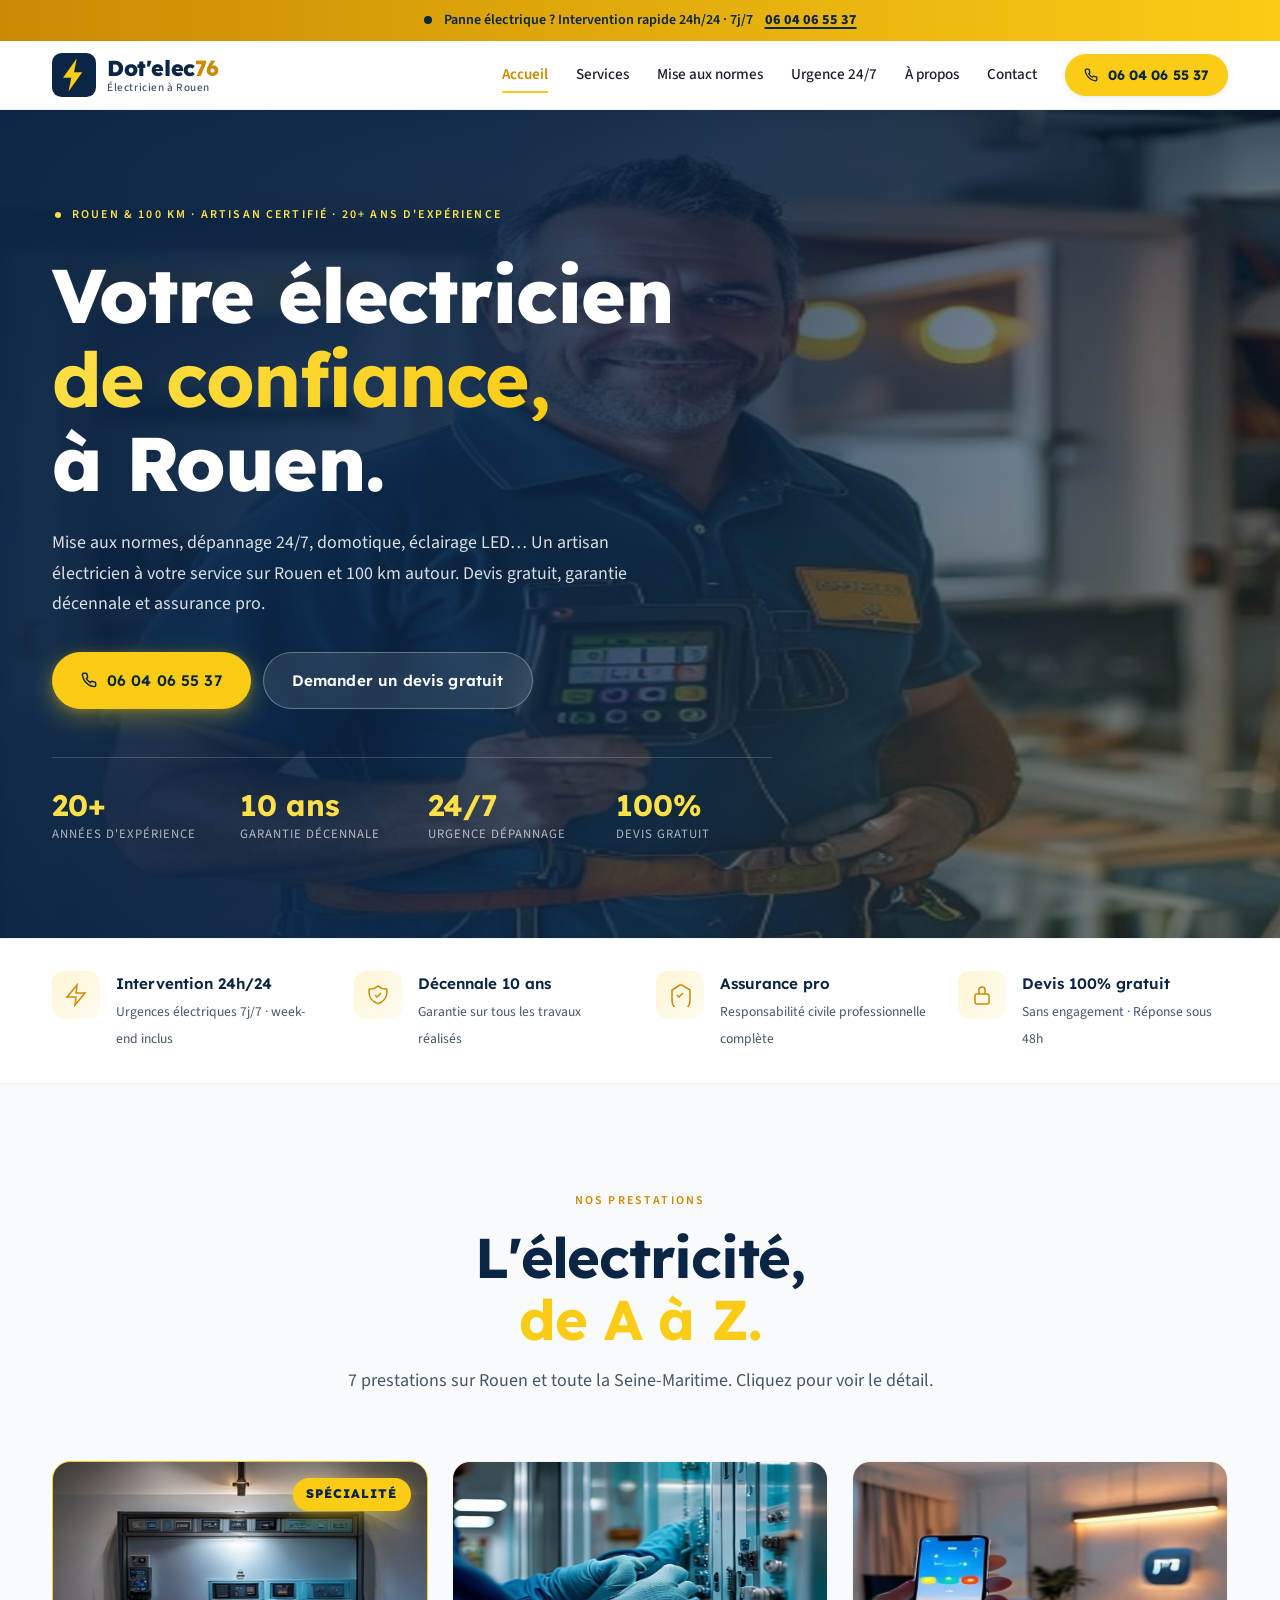
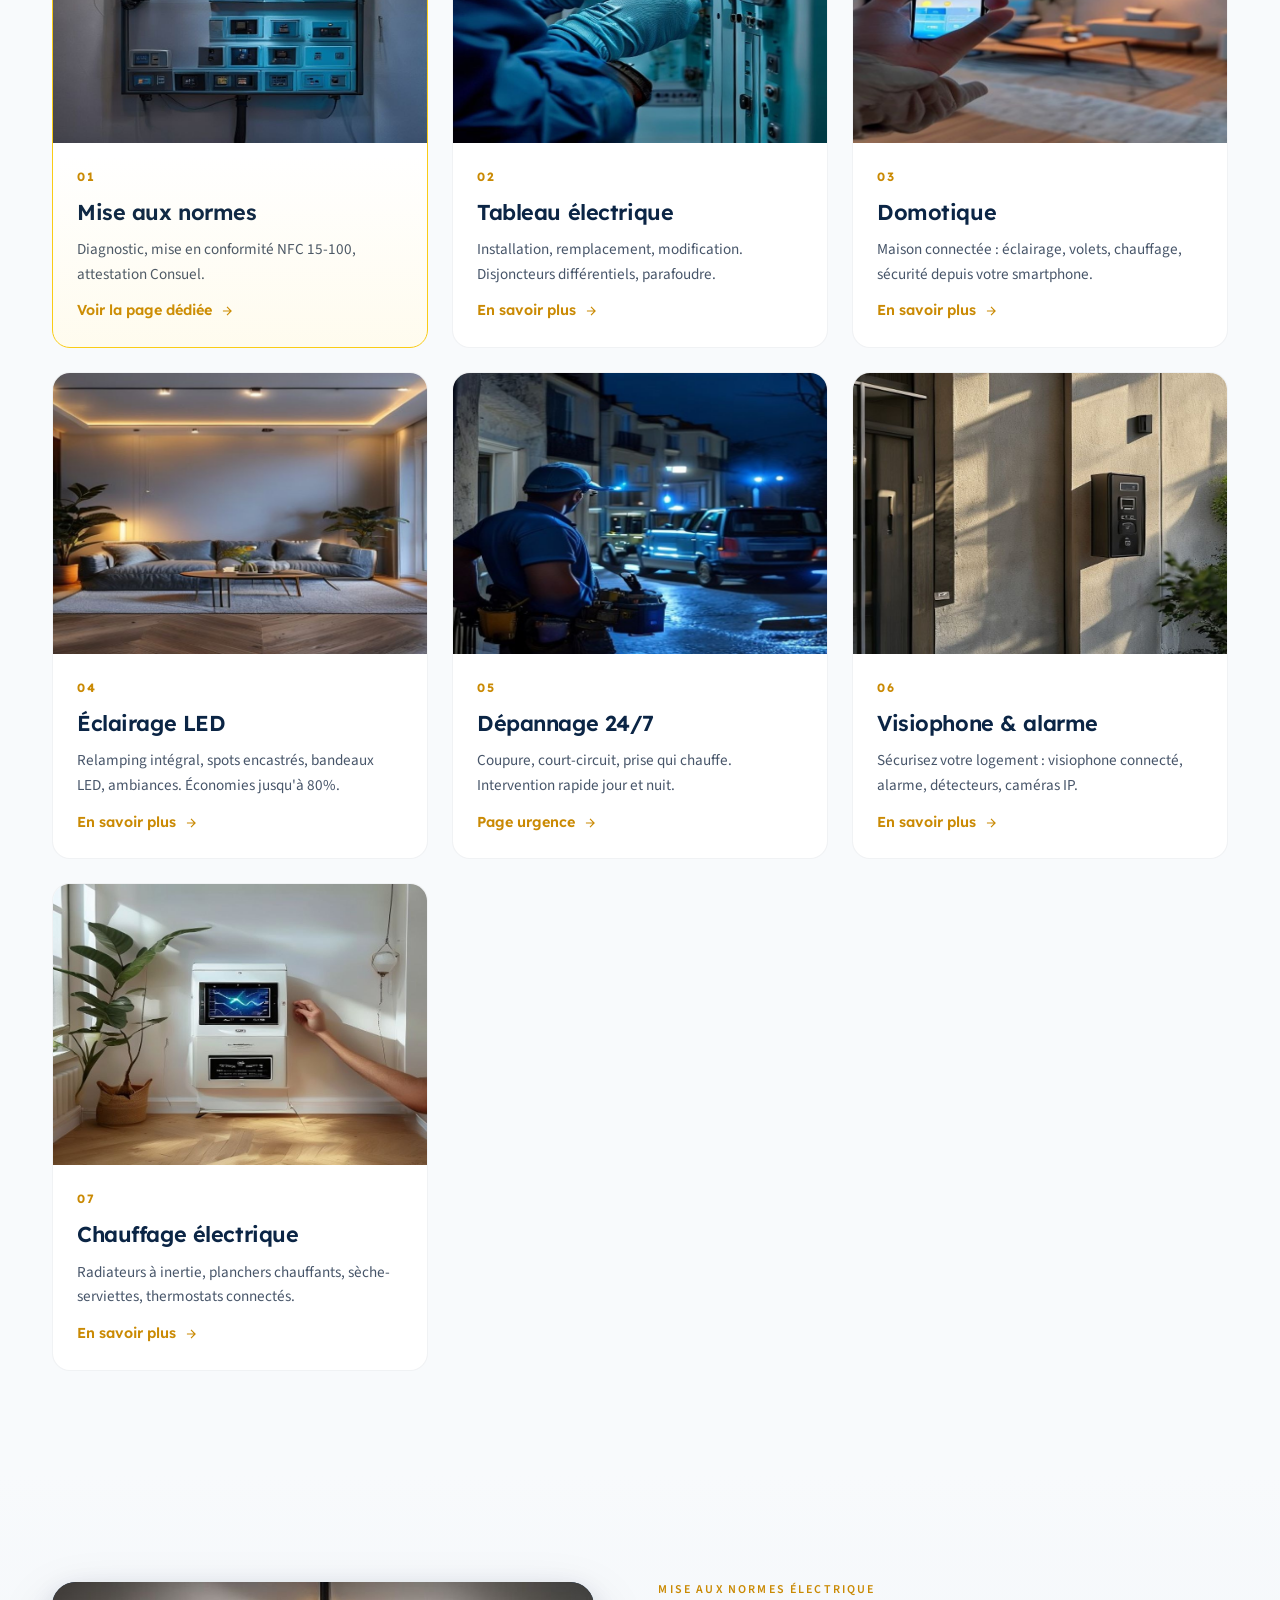
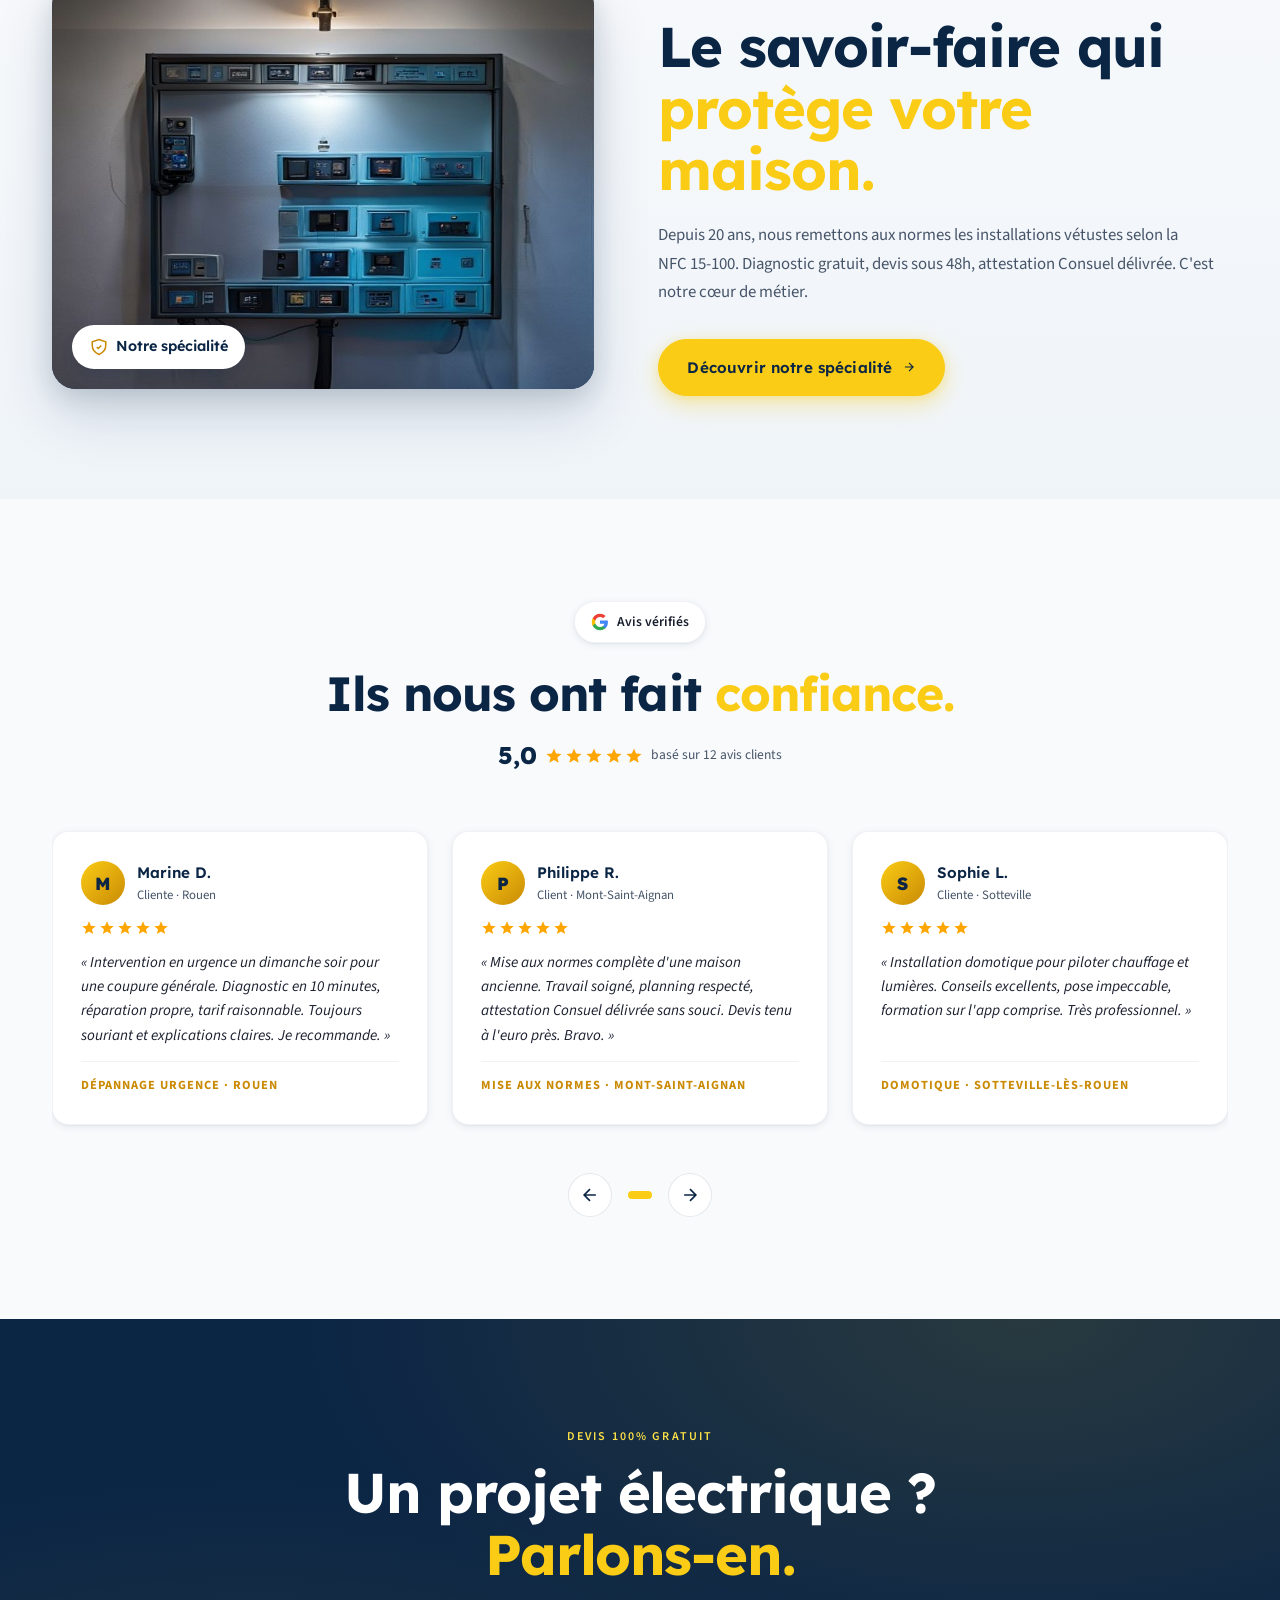
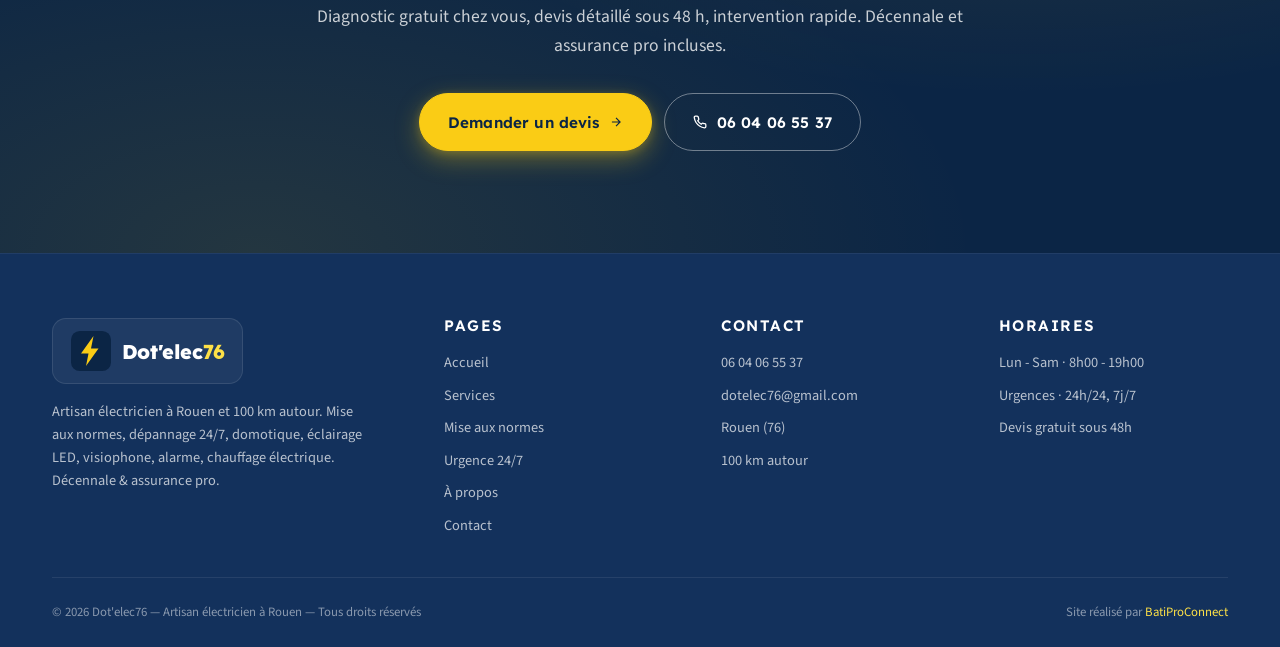
==== commit 0d3ffebc: "Refactor multi-page : 6 pages + vrais logos marques Conformite au plan initial Phase 2 : - index.htm" ====
--- a/index.html
+++ b/index.html
@@ -9,108 +9,44 @@
 <meta name="author" content="Dot'elec76" />
 <meta name="robots" content="index, follow" />
 <meta name="theme-color" content="#0B2545" />
-
-<!-- Open Graph -->
+<link rel="canonical" href="https://dotelec76.pages.dev/" />
+
 <meta property="og:type" content="website" />
 <meta property="og:title" content="Dot'elec76 — Artisan électricien à Rouen" />
 <meta property="og:description" content="Mise aux normes, dépannage 24/7, domotique, éclairage LED. Artisan électricien à Rouen et 100 km autour. Devis gratuit." />
 <meta property="og:image" content="assets/img/hero/hero-electricien.jpg" />
+<meta property="og:url" content="https://dotelec76.pages.dev/" />
 <meta property="og:locale" content="fr_FR" />
 
-<!-- Fonts: Lexend (heading) + Source Sans 3 (body) -->
 <link rel="preconnect" href="https://fonts.googleapis.com" />
 <link rel="preconnect" href="https://fonts.gstatic.com" crossorigin />
 <link href="https://fonts.googleapis.com/css2?family=Lexend:wght@400;500;600;700;800&family=Source+Sans+3:wght@300;400;500;600;700&display=swap" rel="stylesheet" />
-
-<!-- Custom CSS -->
 <link rel="stylesheet" href="assets/css/style.css" />
 
-<!-- Favicon : éclair stylisé jaune sur bleu marine -->
-<link rel="icon" type="image/svg+xml" href="data:image/svg+xml,%3Csvg xmlns='http://www.w3.org/2000/svg' viewBox='0 0 32 32'%3E%3Crect width='32' height='32' rx='6' fill='%230B2545'/%3E%3Cpath d='M18 4L8 18h6l-2 10 10-14h-6l2-10z' fill='%23FBBF24'/%3E%3C/svg%3E" />
-
-<!-- JSON-LD : Local Business -->
+<link rel="icon" type="image/svg+xml" href="data:image/svg+xml,%3Csvg xmlns='http://www.w3.org/2000/svg' viewBox='0 0 32 32'%3E%3Crect width='32' height='32' rx='6' fill='%230B2545'/%3E%3Cpath d='M18 4L8 18h6l-2 10 10-14h-6l2-10z' fill='%23FACC15'/%3E%3C/svg%3E" />
+
 <script type="application/ld+json">
 {
   "@context": "https://schema.org",
   "@type": "Electrician",
   "name": "Dot'elec76",
-  "image": "https://dotelec76.fr/assets/img/hero/hero-electricien.jpg",
+  "image": "https://dotelec76.pages.dev/assets/img/hero/hero-electricien.jpg",
+  "url": "https://dotelec76.pages.dev/",
   "telephone": "+33604065537",
   "email": "dotelec76@gmail.com",
-  "address": {
-    "@type": "PostalAddress",
-    "addressLocality": "Rouen",
-    "postalCode": "76000",
-    "addressCountry": "FR"
-  },
+  "address": { "@type": "PostalAddress", "addressLocality": "Rouen", "postalCode": "76000", "addressCountry": "FR" },
   "openingHours": ["Mo-Sa 08:00-19:00", "Su 00:00-23:59"],
   "areaServed": "Rouen et 100 km autour (Seine-Maritime, Eure)",
   "priceRange": "€€",
-  "founder": "Dot'elec76",
   "foundingDate": "2016",
   "slogan": "Votre électricien de confiance à Rouen",
-  "aggregateRating": {
-    "@type": "AggregateRating",
-    "ratingValue": "5",
-    "reviewCount": "12"
-  }
-}
-</script>
-
-<!-- JSON-LD : FAQPage -->
-<script type="application/ld+json">
-{
-  "@context": "https://schema.org",
-  "@type": "FAQPage",
-  "mainEntity": [
-    {
-      "@type": "Question",
-      "name": "Combien coûte une mise aux normes électrique à Rouen ?",
-      "acceptedAnswer": {
-        "@type": "Answer",
-        "text": "Le coût d'une mise aux normes dépend de l'état de votre installation et du nombre de pièces. Comptez en moyenne entre 80 et 150 € par point électrique. Devis gratuit sur place pour évaluation précise."
-      }
-    },
-    {
-      "@type": "Question",
-      "name": "Intervenez-vous en urgence le week-end ?",
-      "acceptedAnswer": {
-        "@type": "Answer",
-        "text": "Oui, Dot'elec76 intervient 24h/24 et 7j/7 pour toute urgence électrique : coupure de courant, court-circuit, disjoncteur qui saute en boucle. Appelez le 06 04 06 55 37."
-      }
-    },
-    {
-      "@type": "Question",
-      "name": "Quelle est votre zone d'intervention ?",
-      "acceptedAnswer": {
-        "@type": "Answer",
-        "text": "Rouen et toute la Seine-Maritime (76), avec un rayon de 100 km incluant Le Havre, Dieppe, Yvetot, Évreux, Pont-Audemer, Bernay, Louviers, Vernon et l'Eure (27)."
-      }
-    },
-    {
-      "@type": "Question",
-      "name": "Le devis est-il vraiment gratuit ?",
-      "acceptedAnswer": {
-        "@type": "Answer",
-        "text": "Oui, nos devis sont 100% gratuits et sans engagement. Nous nous déplaçons chez vous pour évaluer le besoin et vous remettre une proposition claire et détaillée sous 48h."
-      }
-    },
-    {
-      "@type": "Question",
-      "name": "Êtes-vous assuré et garanti ?",
-      "acceptedAnswer": {
-        "@type": "Answer",
-        "text": "Oui, Dot'elec76 est couvert par une garantie décennale (10 ans) et une assurance responsabilité civile professionnelle. Tous nos travaux sont réalisés selon la norme NFC 15-100."
-      }
-    }
-  ]
+  "aggregateRating": { "@type": "AggregateRating", "ratingValue": "5", "reviewCount": "12" }
 }
 </script>
 </head>
 
 <body>
 
-<!-- ============== BANDEAU URGENCE ============== -->
 <div class="urgence-bar">
   <div class="container urgence-bar__inner">
     <span class="urgence-bar__pulse" aria-hidden="true"></span>
@@ -119,14 +55,13 @@
   </div>
 </div>
 
-<!-- ============== HEADER ============== -->
 <header class="site-header" id="siteHeader">
   <div class="container site-header__inner">
-    <a href="#" class="brand-mark" aria-label="Dot'elec76 accueil">
+    <a href="index.html" class="brand-mark" aria-label="Dot'elec76 accueil">
       <span class="brand-logo">
         <svg width="36" height="36" viewBox="0 0 32 32" aria-hidden="true">
           <rect width="32" height="32" rx="7" fill="#0B2545"/>
-          <path d="M18 4L8 18h6l-2 10 10-14h-6l2-10z" fill="#FBBF24"/>
+          <path d="M18 4L8 18h6l-2 10 10-14h-6l2-10z" fill="#FACC15"/>
         </svg>
         <span class="brand-text">
           <span class="brand-text__main">Dot'elec<span class="brand-text__num">76</span></span>
@@ -136,12 +71,12 @@
     </a>
 
     <nav class="desktop-nav" aria-label="Navigation principale">
-      <a href="#services" class="nav-link">Services</a>
-      <a href="#mise-aux-normes" class="nav-link">Mise aux normes</a>
-      <a href="#realisations" class="nav-link">Réalisations</a>
-      <a href="#avis" class="nav-link">Avis</a>
-      <a href="#zone" class="nav-link">Zone</a>
-      <a href="#contact" class="nav-link">Contact</a>
+      <a href="index.html" class="nav-link active" aria-current="page">Accueil</a>
+      <a href="services.html" class="nav-link">Services</a>
+      <a href="mise-aux-normes.html" class="nav-link">Mise aux normes</a>
+      <a href="urgence-24-7.html" class="nav-link">Urgence 24/7</a>
+      <a href="a-propos.html" class="nav-link">À propos</a>
+      <a href="contact.html" class="nav-link">Contact</a>
       <a href="tel:0604065537" class="btn btn-cta-sm">
         <svg width="14" height="14" viewBox="0 0 24 24" fill="none" stroke="currentColor" stroke-width="2.2"><path d="M22 16.92v3a2 2 0 01-2.18 2 19.79 19.79 0 01-8.63-3.07 19.5 19.5 0 01-6-6 19.79 19.79 0 01-3.07-8.67A2 2 0 014.11 2h3a2 2 0 012 1.72 12.84 12.84 0 00.7 2.81 2 2 0 01-.45 2.11L8.09 9.91a16 16 0 006 6l1.27-1.27a2 2 0 012.11-.45 12.84 12.84 0 002.81.7A2 2 0 0122 16.92z"/></svg>
         06 04 06 55 37
@@ -155,134 +90,89 @@
 </header>
 
 <div class="mobile-menu" id="mobileMenu" aria-hidden="true">
-  <a href="#services" class="nav-link">Services</a>
-  <a href="#mise-aux-normes" class="nav-link">Mise aux normes</a>
-  <a href="#realisations" class="nav-link">Réalisations avant/après</a>
-  <a href="#avis" class="nav-link">Avis clients</a>
-  <a href="#zone" class="nav-link">Zone d'intervention</a>
-  <a href="#contact" class="nav-link">Contact</a>
+  <a href="index.html" class="nav-link">Accueil</a>
+  <a href="services.html" class="nav-link">Services</a>
+  <a href="mise-aux-normes.html" class="nav-link">Mise aux normes</a>
+  <a href="urgence-24-7.html" class="nav-link">Urgence 24/7</a>
+  <a href="a-propos.html" class="nav-link">À propos</a>
+  <a href="contact.html" class="nav-link">Contact</a>
   <a href="tel:0604065537" class="btn btn-primary mt-4">
     <svg width="14" height="14" viewBox="0 0 24 24" fill="none" stroke="currentColor" stroke-width="2.2"><path d="M22 16.92v3a2 2 0 01-2.18 2 19.79 19.79 0 01-8.63-3.07 19.5 19.5 0 01-6-6 19.79 19.79 0 01-3.07-8.67A2 2 0 014.11 2h3a2 2 0 012 1.72 12.84 12.84 0 00.7 2.81 2 2 0 01-.45 2.11L8.09 9.91a16 16 0 006 6l1.27-1.27a2 2 0 012.11-.45 12.84 12.84 0 002.81.7A2 2 0 0122 16.92z"/></svg>
     Appeler maintenant
   </a>
 </div>
 
-<!-- ============== HERO ============== -->
+<main>
+
 <section class="hero" id="hero">
-  <div class="hero__bg" id="heroBg" style="background-image: url('assets/img/hero/hero-electricien.jpg');" role="img" aria-label="Artisan électricien Dot'elec76 en intervention"></div>
+  <div class="hero__bg" style="background-image: url('assets/img/hero/hero-electricien.jpg');" role="img" aria-label="Artisan électricien Dot'elec76 en intervention"></div>
   <div class="hero__overlay"></div>
-
   <div class="container hero__content">
     <div class="hero__text">
       <span class="eyebrow eyebrow-light" data-reveal>
         <svg width="12" height="12" viewBox="0 0 24 24" fill="currentColor"><circle cx="12" cy="12" r="6"/></svg>
         Rouen &amp; 100&nbsp;km · Artisan certifié · 20+ ans d'expérience
       </span>
-
       <h1 class="hero__title" data-reveal data-delay="1">
         Votre électricien<br />
         <em>de confiance,</em><br />
         à Rouen.
       </h1>
-
       <p class="hero__subtitle" data-reveal data-delay="2">
         Mise aux normes, dépannage 24/7, domotique, éclairage LED&hellip; Un artisan
         électricien à votre service sur Rouen et 100&nbsp;km autour. Devis gratuit,
         garantie décennale et assurance pro.
       </p>
-
       <div class="hero__ctas" data-reveal data-delay="3">
         <a href="tel:0604065537" class="btn btn-primary">
           <svg width="16" height="16" viewBox="0 0 24 24" fill="none" stroke="currentColor" stroke-width="2.2"><path d="M22 16.92v3a2 2 0 01-2.18 2 19.79 19.79 0 01-8.63-3.07 19.5 19.5 0 01-6-6 19.79 19.79 0 01-3.07-8.67A2 2 0 014.11 2h3a2 2 0 012 1.72 12.84 12.84 0 00.7 2.81 2 2 0 01-.45 2.11L8.09 9.91a16 16 0 006 6l1.27-1.27a2 2 0 012.11-.45 12.84 12.84 0 002.81.7A2 2 0 0122 16.92z"/></svg>
           06 04 06 55 37
         </a>
-        <a href="#contact" class="btn btn-ghost">Demander un devis gratuit</a>
-      </div>
-
+        <a href="contact.html" class="btn btn-ghost">Demander un devis gratuit</a>
+      </div>
       <div class="hero__meta" data-reveal data-delay="4">
-        <div class="hero__meta-item">
-          <span class="hero__meta-num">20+</span>
-          <span class="hero__meta-label">années d'expérience</span>
-        </div>
-        <div class="hero__meta-item">
-          <span class="hero__meta-num">10 ans</span>
-          <span class="hero__meta-label">Garantie décennale</span>
-        </div>
-        <div class="hero__meta-item">
-          <span class="hero__meta-num">24/7</span>
-          <span class="hero__meta-label">Urgence dépannage</span>
-        </div>
-        <div class="hero__meta-item">
-          <span class="hero__meta-num">100%</span>
-          <span class="hero__meta-label">Devis gratuit</span>
-        </div>
-      </div>
-    </div>
-  </div>
-</section>
-
-<!-- ============== TRUST BAR ============== -->
+        <div class="hero__meta-item"><span class="hero__meta-num">20+</span><span class="hero__meta-label">années d'expérience</span></div>
+        <div class="hero__meta-item"><span class="hero__meta-num">10 ans</span><span class="hero__meta-label">Garantie décennale</span></div>
+        <div class="hero__meta-item"><span class="hero__meta-num">24/7</span><span class="hero__meta-label">Urgence dépannage</span></div>
+        <div class="hero__meta-item"><span class="hero__meta-num">100%</span><span class="hero__meta-label">Devis gratuit</span></div>
+      </div>
+    </div>
+  </div>
+</section>
+
 <section class="trust-bar">
   <div class="container">
     <div class="trust-bar__grid">
       <div class="trust-item" data-reveal>
-        <div class="trust-item__icon">
-          <svg viewBox="0 0 24 24" fill="none" stroke="currentColor" stroke-width="1.5"><path d="M13 2L3 14h9l-1 8 10-12h-9l1-8z"/></svg>
-        </div>
-        <div>
-          <strong>Intervention 24h/24</strong>
-          <small>Urgences électriques 7j/7 · week-end inclus</small>
-        </div>
+        <div class="trust-item__icon"><svg viewBox="0 0 24 24" fill="none" stroke="currentColor" stroke-width="1.5"><path d="M13 2L3 14h9l-1 8 10-12h-9l1-8z"/></svg></div>
+        <div><strong>Intervention 24h/24</strong><small>Urgences électriques 7j/7 · week-end inclus</small></div>
       </div>
       <div class="trust-item" data-reveal data-delay="1">
-        <div class="trust-item__icon">
-          <svg viewBox="0 0 24 24" fill="none" stroke="currentColor" stroke-width="1.5"><path d="M9 12l2 2 4-4m5.618-4.016A11.955 11.955 0 0112 2.944a11.955 11.955 0 01-8.618 3.04A12.02 12.02 0 003 9c0 5.591 3.824 10.29 9 11.622 5.176-1.332 9-6.03 9-11.622 0-1.042-.133-2.052-.382-3.016z"/></svg>
-        </div>
-        <div>
-          <strong>Décennale 10 ans</strong>
-          <small>Garantie sur tous les travaux réalisés</small>
-        </div>
+        <div class="trust-item__icon"><svg viewBox="0 0 24 24" fill="none" stroke="currentColor" stroke-width="1.5"><path d="M9 12l2 2 4-4m5.618-4.016A11.955 11.955 0 0112 2.944a11.955 11.955 0 01-8.618 3.04A12.02 12.02 0 003 9c0 5.591 3.824 10.29 9 11.622 5.176-1.332 9-6.03 9-11.622 0-1.042-.133-2.052-.382-3.016z"/></svg></div>
+        <div><strong>Décennale 10 ans</strong><small>Garantie sur tous les travaux réalisés</small></div>
       </div>
       <div class="trust-item" data-reveal data-delay="2">
-        <div class="trust-item__icon">
-          <svg viewBox="0 0 24 24" fill="none" stroke="currentColor" stroke-width="1.5"><path d="M12 2L4 7v10c0 5.55 3.84 10.74 9 12 5.16-1.26 9-6.45 9-12V7l-8-5z"/><path d="M9 12l2 2 4-4"/></svg>
-        </div>
-        <div>
-          <strong>Assurance pro</strong>
-          <small>Responsabilité civile professionnelle complète</small>
-        </div>
+        <div class="trust-item__icon"><svg viewBox="0 0 24 24" fill="none" stroke="currentColor" stroke-width="1.5"><path d="M12 2L4 7v10c0 5.55 3.84 10.74 9 12 5.16-1.26 9-6.45 9-12V7l-8-5z"/><path d="M9 12l2 2 4-4"/></svg></div>
+        <div><strong>Assurance pro</strong><small>Responsabilité civile professionnelle complète</small></div>
       </div>
       <div class="trust-item" data-reveal data-delay="3">
-        <div class="trust-item__icon">
-          <svg viewBox="0 0 24 24" fill="none" stroke="currentColor" stroke-width="1.5"><path d="M9 11V7a3 3 0 016 0v4"/><rect x="5" y="11" width="14" height="10" rx="2"/></svg>
-        </div>
-        <div>
-          <strong>Devis 100% gratuit</strong>
-          <small>Sans engagement · Réponse sous 48h</small>
-        </div>
-      </div>
-    </div>
-  </div>
-</section>
-
-<!-- ============== SERVICES ============== -->
+        <div class="trust-item__icon"><svg viewBox="0 0 24 24" fill="none" stroke="currentColor" stroke-width="1.5"><path d="M9 11V7a3 3 0 016 0v4"/><rect x="5" y="11" width="14" height="10" rx="2"/></svg></div>
+        <div><strong>Devis 100% gratuit</strong><small>Sans engagement · Réponse sous 48h</small></div>
+      </div>
+    </div>
+  </div>
+</section>
+
 <section class="section section-services" id="services">
   <div class="container">
     <div class="section-header">
       <span class="eyebrow" data-reveal>Nos prestations</span>
-      <h2 data-reveal data-delay="1">
-        L'électricité,<br />
-        <em>de A à Z.</em>
-      </h2>
-      <p data-reveal data-delay="2">
-        Dot'elec76 accompagne particuliers et professionnels sur Rouen et toute la
-        Seine-Maritime : mise aux normes, dépannage, domotique, éclairage, sécurité.
-      </p>
+      <h2 data-reveal data-delay="1">L'électricité,<br /><em>de A à Z.</em></h2>
+      <p data-reveal data-delay="2">7 prestations sur Rouen et toute la Seine-Maritime. Cliquez pour voir le détail.</p>
     </div>
 
     <div class="services-grid">
-
-      <article class="service-card service-card--featured" data-reveal>
+      <a href="mise-aux-normes.html" class="service-card service-card--featured service-card--link" data-reveal>
         <div class="service-card__media">
           <img src="assets/img/services/service-mise-aux-normes.jpg" alt="Tableau électrique aux normes NFC 15-100" loading="lazy" />
           <span class="service-card__badge">Spécialité</span>
@@ -290,342 +180,120 @@
         <div class="service-card__body">
           <span class="service-card__num">01</span>
           <h3>Mise aux normes</h3>
-          <p>Diagnostic complet, mise en conformité NFC&nbsp;15-100, attestation Consuel pour la vente, la location ou la rénovation. Notre cœur de métier depuis 20 ans.</p>
-          <ul class="service-card__list">
-            <li>Diagnostic gratuit sur place</li>
-            <li>Mise en conformité complète</li>
-            <li>Attestation Consuel délivrée</li>
-          </ul>
-          <a href="#mise-aux-normes" class="service-card__more">En savoir plus
-            <svg width="14" height="14" viewBox="0 0 24 24" fill="none" stroke="currentColor" stroke-width="2"><path d="M5 12h14m-7-7l7 7-7 7"/></svg>
-          </a>
-        </div>
-      </article>
-
-      <article class="service-card" data-reveal data-delay="1">
-        <div class="service-card__media">
-          <img src="assets/img/services/service-tableau-electrique.jpg" alt="Tableau électrique installé par Dot'elec76" loading="lazy" />
-        </div>
+          <p>Diagnostic, mise en conformité NFC&nbsp;15-100, attestation Consuel.</p>
+          <span class="service-card__more">Voir la page dédiée
+            <svg width="14" height="14" viewBox="0 0 24 24" fill="none" stroke="currentColor" stroke-width="2"><path d="M5 12h14m-7-7l7 7-7 7"/></svg>
+          </span>
+        </div>
+      </a>
+
+      <a href="services.html#tableau" class="service-card service-card--link" data-reveal data-delay="1">
+        <div class="service-card__media"><img src="assets/img/services/service-tableau-electrique.jpg" alt="Tableau électrique" loading="lazy" /></div>
         <div class="service-card__body">
           <span class="service-card__num">02</span>
           <h3>Tableau électrique</h3>
-          <p>Installation, remplacement et modification de votre tableau électrique. Disjoncteurs différentiels, parafoudre, repérage clair de chaque circuit.</p>
-          <ul class="service-card__list">
-            <li>Installation neuve</li>
-            <li>Remplacement complet</li>
-            <li>Modification &amp; ajout de circuits</li>
-          </ul>
-        </div>
-      </article>
-
-      <article class="service-card" data-reveal data-delay="2">
-        <div class="service-card__media">
-          <img src="assets/img/services/service-domotique.jpg" alt="Solution domotique installée par Dot'elec76" loading="lazy" />
-        </div>
+          <p>Installation, remplacement, modification. Disjoncteurs différentiels, parafoudre.</p>
+          <span class="service-card__more">En savoir plus
+            <svg width="14" height="14" viewBox="0 0 24 24" fill="none" stroke="currentColor" stroke-width="2"><path d="M5 12h14m-7-7l7 7-7 7"/></svg>
+          </span>
+        </div>
+      </a>
+
+      <a href="services.html#domotique" class="service-card service-card--link" data-reveal data-delay="2">
+        <div class="service-card__media"><img src="assets/img/services/service-domotique.jpg" alt="Domotique" loading="lazy" /></div>
         <div class="service-card__body">
           <span class="service-card__num">03</span>
           <h3>Domotique</h3>
-          <p>Maison connectée : pilotage de l'éclairage, des volets, du chauffage et de la sécurité depuis votre smartphone. Conseil et installation sur-mesure.</p>
-          <ul class="service-card__list">
-            <li>Pilotage centralisé</li>
-            <li>Scénarios personnalisés</li>
-            <li>Compatible smartphones</li>
-          </ul>
-        </div>
-      </article>
-
-      <article class="service-card" data-reveal data-delay="3">
-        <div class="service-card__media">
-          <img src="assets/img/services/service-eclairage-led.jpg" alt="Éclairage LED moderne installé en intérieur" loading="lazy" />
-        </div>
+          <p>Maison connectée : éclairage, volets, chauffage, sécurité depuis votre smartphone.</p>
+          <span class="service-card__more">En savoir plus
+            <svg width="14" height="14" viewBox="0 0 24 24" fill="none" stroke="currentColor" stroke-width="2"><path d="M5 12h14m-7-7l7 7-7 7"/></svg>
+          </span>
+        </div>
+      </a>
+
+      <a href="services.html#eclairage" class="service-card service-card--link" data-reveal data-delay="3">
+        <div class="service-card__media"><img src="assets/img/services/service-eclairage-led.jpg" alt="Éclairage LED" loading="lazy" /></div>
         <div class="service-card__body">
           <span class="service-card__num">04</span>
           <h3>Éclairage LED</h3>
-          <p>Relamping intégral, spots encastrés, bandeaux LED, créations d'ambiances. Réduisez votre facture jusqu'à 80&nbsp;% et modernisez votre intérieur.</p>
-          <ul class="service-card__list">
-            <li>Étude d'éclairage personnalisée</li>
-            <li>Pose &amp; raccordement</li>
-            <li>Économies durables</li>
-          </ul>
-        </div>
-      </article>
-
-      <article class="service-card" data-reveal>
-        <div class="service-card__media">
-          <img src="assets/img/services/service-depannage-urgence.jpg" alt="Dépannage électrique en urgence par Dot'elec76" loading="lazy" />
-        </div>
+          <p>Relamping intégral, spots encastrés, bandeaux LED, ambiances. Économies jusqu'à 80%.</p>
+          <span class="service-card__more">En savoir plus
+            <svg width="14" height="14" viewBox="0 0 24 24" fill="none" stroke="currentColor" stroke-width="2"><path d="M5 12h14m-7-7l7 7-7 7"/></svg>
+          </span>
+        </div>
+      </a>
+
+      <a href="urgence-24-7.html" class="service-card service-card--link" data-reveal>
+        <div class="service-card__media"><img src="assets/img/services/service-depannage-urgence.jpg" alt="Dépannage urgence" loading="lazy" /></div>
         <div class="service-card__body">
           <span class="service-card__num">05</span>
-          <h3>Dépannage urgence</h3>
-          <p>Coupure de courant, court-circuit, prise qui chauffe, disjoncteur qui saute&nbsp;? Intervention rapide 24h/24, 7j/7, week-end et jours fériés inclus.</p>
-          <ul class="service-card__list">
-            <li>Diagnostic immédiat</li>
-            <li>Réparation sécurisée</li>
-            <li>Disponible le week-end</li>
-          </ul>
-        </div>
-      </article>
-
-      <article class="service-card" data-reveal data-delay="1">
-        <div class="service-card__media">
-          <img src="assets/img/services/service-visiophone-alarme.jpg" alt="Visiophone et alarme installés par Dot'elec76" loading="lazy" />
-        </div>
+          <h3>Dépannage 24/7</h3>
+          <p>Coupure, court-circuit, prise qui chauffe. Intervention rapide jour et nuit.</p>
+          <span class="service-card__more">Page urgence
+            <svg width="14" height="14" viewBox="0 0 24 24" fill="none" stroke="currentColor" stroke-width="2"><path d="M5 12h14m-7-7l7 7-7 7"/></svg>
+          </span>
+        </div>
+      </a>
+
+      <a href="services.html#visiophone" class="service-card service-card--link" data-reveal data-delay="1">
+        <div class="service-card__media"><img src="assets/img/services/service-visiophone-alarme.jpg" alt="Visiophone et alarme" loading="lazy" /></div>
         <div class="service-card__body">
           <span class="service-card__num">06</span>
           <h3>Visiophone &amp; alarme</h3>
-          <p>Sécurisez votre logement : visiophone connecté, alarme filaire ou sans-fil, détecteurs de mouvement, caméras IP. Conseil et pose par un pro.</p>
-          <ul class="service-card__list">
-            <li>Visiophone connecté</li>
-            <li>Alarme &amp; détecteurs</li>
-            <li>Maintenance assurée</li>
-          </ul>
-        </div>
-      </article>
-
-      <article class="service-card" data-reveal data-delay="2">
-        <div class="service-card__media">
-          <img src="assets/img/services/service-chauffage-electrique.jpg" alt="Chauffage électrique design installé par Dot'elec76" loading="lazy" />
-        </div>
+          <p>Sécurisez votre logement : visiophone connecté, alarme, détecteurs, caméras IP.</p>
+          <span class="service-card__more">En savoir plus
+            <svg width="14" height="14" viewBox="0 0 24 24" fill="none" stroke="currentColor" stroke-width="2"><path d="M5 12h14m-7-7l7 7-7 7"/></svg>
+          </span>
+        </div>
+      </a>
+
+      <a href="services.html#chauffage" class="service-card service-card--link" data-reveal data-delay="2">
+        <div class="service-card__media"><img src="assets/img/services/service-chauffage-electrique.jpg" alt="Chauffage électrique" loading="lazy" /></div>
         <div class="service-card__body">
           <span class="service-card__num">07</span>
           <h3>Chauffage électrique</h3>
-          <p>Radiateurs à inertie, planchers chauffants, sèche-serviettes, thermostats connectés. Choisissez le confort en maîtrisant votre consommation.</p>
-          <ul class="service-card__list">
-            <li>Radiateurs nouvelle génération</li>
-            <li>Plancher chauffant</li>
-            <li>Régulation intelligente</li>
-          </ul>
-        </div>
-      </article>
-
-    </div>
-  </div>
-</section>
-
-<!-- ============== MISE AUX NORMES FOCUS (équivalent désembouage MHGAZ) ============== -->
-<section class="section section-spec" id="mise-aux-normes">
-  <div class="container">
-    <div class="spec__grid">
-
-      <div class="spec__visual" data-reveal>
-        <img src="assets/img/services/service-mise-aux-normes.jpg" alt="Mise aux normes électrique selon NFC 15-100" loading="lazy" />
+          <p>Radiateurs à inertie, planchers chauffants, sèche-serviettes, thermostats connectés.</p>
+          <span class="service-card__more">En savoir plus
+            <svg width="14" height="14" viewBox="0 0 24 24" fill="none" stroke="currentColor" stroke-width="2"><path d="M5 12h14m-7-7l7 7-7 7"/></svg>
+          </span>
+        </div>
+      </a>
+    </div>
+  </div>
+</section>
+
+<section class="section section-spec-teaser">
+  <div class="container">
+    <div class="spec-teaser__grid">
+      <div class="spec-teaser__visual" data-reveal>
+        <img src="assets/img/services/service-mise-aux-normes.jpg" alt="Mise aux normes électrique NFC 15-100" loading="lazy" />
         <div class="spec__visual-tag">
           <svg width="20" height="20" viewBox="0 0 24 24" fill="none" stroke="currentColor" stroke-width="2"><path d="M9 12l2 2 4-4"/><path d="M12 22c5.5-2.5 9-7 9-12V5l-9-3-9 3v5c0 5 3.5 9.5 9 12z"/></svg>
-          Norme NFC 15-100
-        </div>
-      </div>
-
-      <div class="spec__content">
-        <span class="eyebrow" data-reveal>Notre spécialité</span>
-        <h2 data-reveal data-delay="1">
-          La mise aux normes,<br />
-          <em>notre savoir-faire.</em>
-        </h2>
+          Notre spécialité
+        </div>
+      </div>
+      <div class="spec-teaser__content">
+        <span class="eyebrow" data-reveal>Mise aux normes électrique</span>
+        <h2 data-reveal data-delay="1">Le savoir-faire qui<br /><em>protège votre maison.</em></h2>
         <p data-reveal data-delay="2">
-          Une installation électrique non conforme, c'est&nbsp;: un risque d'incendie,
-          un blocage à la vente ou la location, et l'impossibilité d'assurer le bien.
-          Nous remettons votre installation à neuf selon la norme NFC&nbsp;15-100 en
-          vigueur.
+          Depuis 20 ans, nous remettons aux normes les installations vétustes selon
+          la NFC&nbsp;15-100. Diagnostic gratuit, devis sous 48h, attestation Consuel
+          délivrée. C'est notre cœur de métier.
         </p>
-
-        <ul class="spec__benefits" data-reveal data-delay="3">
-          <li>
-            <svg viewBox="0 0 24 24" fill="none" stroke="currentColor" stroke-width="2"><path d="M5 13l4 4L19 7"/></svg>
-            <div>
-              <strong>Diagnostic gratuit chez vous</strong>
-              <p>Évaluation précise de l'état de votre installation</p>
-            </div>
-          </li>
-          <li>
-            <svg viewBox="0 0 24 24" fill="none" stroke="currentColor" stroke-width="2"><path d="M5 13l4 4L19 7"/></svg>
-            <div>
-              <strong>Devis détaillé sous 48&nbsp;h</strong>
-              <p>Chiffrage clair, sans surprise, sans engagement</p>
-            </div>
-          </li>
-          <li>
-            <svg viewBox="0 0 24 24" fill="none" stroke="currentColor" stroke-width="2"><path d="M5 13l4 4L19 7"/></svg>
-            <div>
-              <strong>Conformité Consuel garantie</strong>
-              <p>Attestation de conformité délivrée en fin de chantier</p>
-            </div>
-          </li>
-          <li>
-            <svg viewBox="0 0 24 24" fill="none" stroke="currentColor" stroke-width="2"><path d="M5 13l4 4L19 7"/></svg>
-            <div>
-              <strong>Décennale 10 ans incluse</strong>
-              <p>Vous êtes couvert sur tous les travaux réalisés</p>
-            </div>
-          </li>
-        </ul>
-
-        <div class="spec__cta" data-reveal data-delay="4">
-          <div class="spec__price">
-            <span class="spec__price-label">Diagnostic</span>
-            <span class="spec__price-value">100% gratuit</span>
-          </div>
-          <a href="#contact" class="btn btn-primary">Demander un diagnostic</a>
-        </div>
-      </div>
-
-    </div>
-  </div>
-</section>
-
-<!-- ============== RÉALISATIONS AVANT/APRÈS ============== -->
-<section class="section section-realisations" id="realisations">
-  <div class="container">
-    <div class="section-header">
-      <span class="eyebrow" data-reveal>Nos réalisations</span>
-      <h2 data-reveal data-delay="1">
-        Avant / après <em>en images.</em>
-      </h2>
-      <p data-reveal data-delay="2">
-        Quelques exemples de rénovations électriques réalisées sur Rouen et alentours.
-        Glissez le curseur pour voir la transformation.
-      </p>
-    </div>
-
-    <div class="realisations-grid">
-
-      <article class="realisation-card" data-reveal>
-        <div class="ba-slider" data-ba-slider>
-          <img class="ba-slider__before" src="assets/img/realisations/avant-tableau.jpg" alt="Tableau électrique vétuste avant intervention" loading="lazy" />
-          <div class="ba-slider__after-wrap">
-            <img class="ba-slider__after" src="assets/img/realisations/apres-tableau.jpg" alt="Tableau électrique moderne aux normes NFC 15-100" loading="lazy" />
-          </div>
-          <input type="range" min="0" max="100" value="50" class="ba-slider__range" aria-label="Comparer avant et après" />
-          <span class="ba-slider__handle" aria-hidden="true">
-            <svg viewBox="0 0 24 24" fill="none" stroke="currentColor" stroke-width="2"><path d="M9 18l-6-6 6-6m6 12l6-6-6-6"/></svg>
-          </span>
-          <span class="ba-slider__label ba-slider__label--before">Avant</span>
-          <span class="ba-slider__label ba-slider__label--after">Après</span>
-        </div>
-        <div class="realisation-card__caption">
-          <h3>Remplacement de tableau électrique</h3>
-          <p>Maison ancienne à Rouen — remplacement complet d'un tableau vétuste années 80 par un tableau moderne aux normes NFC 15-100, parafoudre inclus.</p>
-        </div>
-      </article>
-
-      <article class="realisation-card" data-reveal data-delay="1">
-        <div class="ba-slider" data-ba-slider>
-          <img class="ba-slider__before" src="assets/img/realisations/avant-prises.jpg" alt="Anciennes prises électriques abimées" loading="lazy" />
-          <div class="ba-slider__after-wrap">
-            <img class="ba-slider__after" src="assets/img/realisations/apres-prises.jpg" alt="Prises modernes design installées" loading="lazy" />
-          </div>
-          <input type="range" min="0" max="100" value="50" class="ba-slider__range" aria-label="Comparer avant et après" />
-          <span class="ba-slider__handle" aria-hidden="true">
-            <svg viewBox="0 0 24 24" fill="none" stroke="currentColor" stroke-width="2"><path d="M9 18l-6-6 6-6m6 12l6-6-6-6"/></svg>
-          </span>
-          <span class="ba-slider__label ba-slider__label--before">Avant</span>
-          <span class="ba-slider__label ba-slider__label--after">Après</span>
-        </div>
-        <div class="realisation-card__caption">
-          <h3>Renouvellement des prises &amp; appareillage</h3>
-          <p>Appartement à Sotteville-lès-Rouen — remplacement intégral des prises et interrupteurs vieillissants par une gamme moderne avec ports USB intégrés.</p>
-        </div>
-      </article>
-
-      <article class="realisation-card" data-reveal data-delay="2">
-        <div class="ba-slider" data-ba-slider>
-          <img class="ba-slider__before" src="assets/img/realisations/avant-eclairage.jpg" alt="Couloir mal éclairé avec ancien plafonnier" loading="lazy" />
-          <div class="ba-slider__after-wrap">
-            <img class="ba-slider__after" src="assets/img/realisations/apres-eclairage.jpg" alt="Couloir rénové avec éclairage LED moderne" loading="lazy" />
-          </div>
-          <input type="range" min="0" max="100" value="50" class="ba-slider__range" aria-label="Comparer avant et après" />
-          <span class="ba-slider__handle" aria-hidden="true">
-            <svg viewBox="0 0 24 24" fill="none" stroke="currentColor" stroke-width="2"><path d="M9 18l-6-6 6-6m6 12l6-6-6-6"/></svg>
-          </span>
-          <span class="ba-slider__label ba-slider__label--before">Avant</span>
-          <span class="ba-slider__label ba-slider__label--after">Après</span>
-        </div>
-        <div class="realisation-card__caption">
-          <h3>Rénovation éclairage couloir &amp; LED</h3>
-          <p>Maison à Mont-Saint-Aignan — remplacement d'un éclairage halogène énergivore par des spots LED encastrés blanc chaud + applique design.</p>
-        </div>
-      </article>
-
-    </div>
-  </div>
-</section>
-
-<!-- ============== POURQUOI NOUS CHOISIR ============== -->
-<section class="section section-why">
-  <div class="container">
-    <div class="why__grid">
-
-      <div class="why__text">
-        <span class="eyebrow eyebrow-light" data-reveal>Pourquoi Dot'elec76</span>
-        <h2 data-reveal data-delay="1">
-          Trois engagements,<br />
-          <em>zéro compromis.</em>
-        </h2>
-        <p data-reveal data-delay="2">
-          Depuis 2016 sous l'enseigne Dot'elec76, mais 20+ ans dans le métier de
-          l'électricité. Notre exigence : traiter chaque chantier comme s'il
-          s'agissait de notre propre maison.
-        </p>
-
-        <div class="why__cards">
-          <div class="why-card" data-reveal data-delay="3">
-            <div class="why-card__icon">
-              <svg viewBox="0 0 24 24" fill="none" stroke="currentColor" stroke-width="1.6"><path d="M13 2L3 14h9l-1 8 10-12h-9l1-8z"/></svg>
-            </div>
-            <h3>Réactif</h3>
-            <p>Intervention dans les plus brefs délais sur Rouen et 100&nbsp;km autour. Disponible le week-end et la nuit pour les urgences électriques.</p>
-          </div>
-          <div class="why-card" data-reveal data-delay="4">
-            <div class="why-card__icon">
-              <svg viewBox="0 0 24 24" fill="none" stroke="currentColor" stroke-width="1.6"><path d="M21 10c0 7-9 13-9 13s-9-6-9-13a9 9 0 0118 0z"/><circle cx="12" cy="10" r="3"/></svg>
-            </div>
-            <h3>Local</h3>
-            <p>Artisan rouennais, pas de sous-traitance. Vous êtes accueilli, conseillé et accompagné par la même personne du devis à la fin du chantier.</p>
-          </div>
-          <div class="why-card" data-reveal data-delay="5">
-            <div class="why-card__icon">
-              <svg viewBox="0 0 24 24" fill="none" stroke="currentColor" stroke-width="1.6"><path d="M12 2L2 7l10 5 10-5-10-5z"/><path d="M2 17l10 5 10-5M2 12l10 5 10-5"/></svg>
-            </div>
-            <h3>Honnête</h3>
-            <p>Devis détaillé, transparent, sans surprise. Tarifs justes, conseil sincère sur ce qui est utile pour vous — pas pour gonfler la facture.</p>
-          </div>
-        </div>
-      </div>
-
-      <div class="why__visual" data-reveal data-delay="2">
-        <img src="assets/img/about/artisan-portrait.jpg" alt="Portrait de l'artisan Dot'elec76" loading="lazy" />
-      </div>
-
-    </div>
-  </div>
-</section>
-
-<!-- ============== MARQUES POSÉES ============== -->
-<section class="section-brands">
-  <div class="container">
-    <p class="section-brands__label" data-reveal>Marques posées par Dot'elec76</p>
-    <div class="brands-grid" data-reveal data-delay="1">
-      <div class="brand-pill"><strong>Legrand</strong></div>
-      <div class="brand-pill"><strong>Schneider Electric</strong></div>
-      <div class="brand-pill"><strong>Hager</strong></div>
-      <div class="brand-pill"><strong>Niko</strong></div>
-      <div class="brand-pill"><strong>Atlantic</strong></div>
-      <div class="brand-pill"><strong>Somfy</strong></div>
-    </div>
-  </div>
-</section>
-
-<!-- ============== AVIS ============== -->
+        <a href="mise-aux-normes.html" class="btn btn-primary" data-reveal data-delay="3">
+          Découvrir notre spécialité
+          <svg width="14" height="14" viewBox="0 0 24 24" fill="none" stroke="currentColor" stroke-width="2"><path d="M5 12h14m-7-7l7 7-7 7"/></svg>
+        </a>
+      </div>
+    </div>
+  </div>
+</section>
+
 <section class="section section-reviews" id="avis">
   <div class="container">
-
     <div class="reviews-header" data-reveal>
       <div class="reviews-google-badge">
-        <svg class="g-logo" viewBox="0 0 24 24">
-          <path d="M22.56 12.25c0-.78-.07-1.53-.2-2.25H12v4.26h5.92c-.26 1.37-1.04 2.53-2.21 3.31v2.77h3.57c2.08-1.92 3.28-4.74 3.28-8.09z" fill="#4285F4"/>
-          <path d="M12 23c2.97 0 5.46-.98 7.28-2.66l-3.57-2.77c-.98.66-2.23 1.06-3.71 1.06-2.86 0-5.29-1.93-6.16-4.53H2.18v2.84C3.99 20.53 7.7 23 12 23z" fill="#34A853"/>
-          <path d="M5.84 14.09c-.22-.66-.35-1.36-.35-2.09s.13-1.43.35-2.09V7.07H2.18C1.43 8.55 1 10.22 1 12s.43 3.45 1.18 4.93l2.85-2.22.81-.62z" fill="#FBBC05"/>
-          <path d="M12 5.38c1.62 0 3.06.56 4.21 1.64l3.15-3.15C17.45 2.09 14.97 1 12 1 7.7 1 3.99 3.47 2.18 7.07l3.66 2.84c.87-2.6 3.3-4.53 6.16-4.53z" fill="#EA4335"/>
-        </svg>
+        <svg class="g-logo" viewBox="0 0 24 24"><path d="M22.56 12.25c0-.78-.07-1.53-.2-2.25H12v4.26h5.92c-.26 1.37-1.04 2.53-2.21 3.31v2.77h3.57c2.08-1.92 3.28-4.74 3.28-8.09z" fill="#4285F4"/><path d="M12 23c2.97 0 5.46-.98 7.28-2.66l-3.57-2.77c-.98.66-2.23 1.06-3.71 1.06-2.86 0-5.29-1.93-6.16-4.53H2.18v2.84C3.99 20.53 7.7 23 12 23z" fill="#34A853"/><path d="M5.84 14.09c-.22-.66-.35-1.36-.35-2.09s.13-1.43.35-2.09V7.07H2.18C1.43 8.55 1 10.22 1 12s.43 3.45 1.18 4.93l2.85-2.22.81-.62z" fill="#FBBC05"/><path d="M12 5.38c1.62 0 3.06.56 4.21 1.64l3.15-3.15C17.45 2.09 14.97 1 12 1 7.7 1 3.99 3.47 2.18 7.07l3.66 2.84c.87-2.6 3.3-4.53 6.16-4.53z" fill="#EA4335"/></svg>
         Avis vérifiés
       </div>
       <h2>Ils nous ont fait <em>confiance.</em></h2>
@@ -644,14 +312,10 @@
 
     <div class="reviews-carousel" data-carousel data-reveal data-delay="1">
       <div class="reviews-track">
-
         <article class="review-card">
           <header class="review-card__header">
             <div class="review-avatar">M</div>
-            <div class="review-card__author">
-              <strong>Marine D.</strong>
-              <span>Cliente · Rouen</span>
-            </div>
+            <div class="review-card__author"><strong>Marine D.</strong><span>Cliente · Rouen</span></div>
           </header>
           <div class="review-card__stars">
             <svg viewBox="0 0 24 24" fill="currentColor"><path d="M12 17.27L18.18 21l-1.64-7.03L22 9.24l-7.19-.61L12 2 9.19 8.63 2 9.24l5.46 4.73L5.82 21z"/></svg>
@@ -660,17 +324,13 @@
             <svg viewBox="0 0 24 24" fill="currentColor"><path d="M12 17.27L18.18 21l-1.64-7.03L22 9.24l-7.19-.61L12 2 9.19 8.63 2 9.24l5.46 4.73L5.82 21z"/></svg>
             <svg viewBox="0 0 24 24" fill="currentColor"><path d="M12 17.27L18.18 21l-1.64-7.03L22 9.24l-7.19-.61L12 2 9.19 8.63 2 9.24l5.46 4.73L5.82 21z"/></svg>
           </div>
-          <p class="review-card__quote">« Intervention en urgence un dimanche soir pour une coupure générale. Diagnostic en 10 minutes, réparation propre, tarif raisonnable. Toujours souriant et explications claires. Je recommande sans hésiter. »</p>
+          <p class="review-card__quote">« Intervention en urgence un dimanche soir pour une coupure générale. Diagnostic en 10 minutes, réparation propre, tarif raisonnable. Toujours souriant et explications claires. Je recommande. »</p>
           <div class="review-card__service">Dépannage urgence · Rouen</div>
         </article>
-
         <article class="review-card">
           <header class="review-card__header">
             <div class="review-avatar">P</div>
-            <div class="review-card__author">
-              <strong>Philippe R.</strong>
-              <span>Client · Mont-Saint-Aignan</span>
-            </div>
+            <div class="review-card__author"><strong>Philippe R.</strong><span>Client · Mont-Saint-Aignan</span></div>
           </header>
           <div class="review-card__stars">
             <svg viewBox="0 0 24 24" fill="currentColor"><path d="M12 17.27L18.18 21l-1.64-7.03L22 9.24l-7.19-.61L12 2 9.19 8.63 2 9.24l5.46 4.73L5.82 21z"/></svg>
@@ -679,17 +339,13 @@
             <svg viewBox="0 0 24 24" fill="currentColor"><path d="M12 17.27L18.18 21l-1.64-7.03L22 9.24l-7.19-.61L12 2 9.19 8.63 2 9.24l5.46 4.73L5.82 21z"/></svg>
             <svg viewBox="0 0 24 24" fill="currentColor"><path d="M12 17.27L18.18 21l-1.64-7.03L22 9.24l-7.19-.61L12 2 9.19 8.63 2 9.24l5.46 4.73L5.82 21z"/></svg>
           </div>
-          <p class="review-card__quote">« Mise aux normes complète d'une maison ancienne. Travail soigné, respect du planning, attestation Consuel délivrée sans souci. Devis tenu à l'euro près. Bravo. »</p>
+          <p class="review-card__quote">« Mise aux normes complète d'une maison ancienne. Travail soigné, planning respecté, attestation Consuel délivrée sans souci. Devis tenu à l'euro près. Bravo. »</p>
           <div class="review-card__service">Mise aux normes · Mont-Saint-Aignan</div>
         </article>
-
         <article class="review-card">
           <header class="review-card__header">
             <div class="review-avatar">S</div>
-            <div class="review-card__author">
-              <strong>Sophie L.</strong>
-              <span>Cliente · Sotteville</span>
-            </div>
+            <div class="review-card__author"><strong>Sophie L.</strong><span>Cliente · Sotteville</span></div>
           </header>
           <div class="review-card__stars">
             <svg viewBox="0 0 24 24" fill="currentColor"><path d="M12 17.27L18.18 21l-1.64-7.03L22 9.24l-7.19-.61L12 2 9.19 8.63 2 9.24l5.46 4.73L5.82 21z"/></svg>
@@ -698,269 +354,65 @@
             <svg viewBox="0 0 24 24" fill="currentColor"><path d="M12 17.27L18.18 21l-1.64-7.03L22 9.24l-7.19-.61L12 2 9.19 8.63 2 9.24l5.46 4.73L5.82 21z"/></svg>
             <svg viewBox="0 0 24 24" fill="currentColor"><path d="M12 17.27L18.18 21l-1.64-7.03L22 9.24l-7.19-.61L12 2 9.19 8.63 2 9.24l5.46 4.73L5.82 21z"/></svg>
           </div>
-          <p class="review-card__quote">« Installation complète domotique pour piloter chauffage et lumières. Conseils excellents, pose impeccable, formation sur l'app comprise. Très professionnel. »</p>
+          <p class="review-card__quote">« Installation domotique pour piloter chauffage et lumières. Conseils excellents, pose impeccable, formation sur l'app comprise. Très professionnel. »</p>
           <div class="review-card__service">Domotique · Sotteville-lès-Rouen</div>
         </article>
-
-        <article class="review-card">
-          <header class="review-card__header">
-            <div class="review-avatar">J</div>
-            <div class="review-card__author">
-              <strong>Jean-Marc B.</strong>
-              <span>Client pro · Le Havre</span>
-            </div>
-          </header>
-          <div class="review-card__stars">
-            <svg viewBox="0 0 24 24" fill="currentColor"><path d="M12 17.27L18.18 21l-1.64-7.03L22 9.24l-7.19-.61L12 2 9.19 8.63 2 9.24l5.46 4.73L5.82 21z"/></svg>
-            <svg viewBox="0 0 24 24" fill="currentColor"><path d="M12 17.27L18.18 21l-1.64-7.03L22 9.24l-7.19-.61L12 2 9.19 8.63 2 9.24l5.46 4.73L5.82 21z"/></svg>
-            <svg viewBox="0 0 24 24" fill="currentColor"><path d="M12 17.27L18.18 21l-1.64-7.03L22 9.24l-7.19-.61L12 2 9.19 8.63 2 9.24l5.46 4.73L5.82 21z"/></svg>
-            <svg viewBox="0 0 24 24" fill="currentColor"><path d="M12 17.27L18.18 21l-1.64-7.03L22 9.24l-7.19-.61L12 2 9.19 8.63 2 9.24l5.46 4.73L5.82 21z"/></svg>
-            <svg viewBox="0 0 24 24" fill="currentColor"><path d="M12 17.27L18.18 21l-1.64-7.03L22 9.24l-7.19-.61L12 2 9.19 8.63 2 9.24l5.46 4.73L5.82 21z"/></svg>
-          </div>
-          <p class="review-card__quote">« Refonte tableau et mise aux normes de notre local commercial. Délai respecté, propreté du chantier irréprochable, facturation transparente. À recommander pour les pros. »</p>
-          <div class="review-card__service">Mise aux normes pro · Le Havre</div>
-        </article>
-
-        <article class="review-card">
-          <header class="review-card__header">
-            <div class="review-avatar">C</div>
-            <div class="review-card__author">
-              <strong>Claire G.</strong>
-              <span>Cliente · Bois-Guillaume</span>
-            </div>
-          </header>
-          <div class="review-card__stars">
-            <svg viewBox="0 0 24 24" fill="currentColor"><path d="M12 17.27L18.18 21l-1.64-7.03L22 9.24l-7.19-.61L12 2 9.19 8.63 2 9.24l5.46 4.73L5.82 21z"/></svg>
-            <svg viewBox="0 0 24 24" fill="currentColor"><path d="M12 17.27L18.18 21l-1.64-7.03L22 9.24l-7.19-.61L12 2 9.19 8.63 2 9.24l5.46 4.73L5.82 21z"/></svg>
-            <svg viewBox="0 0 24 24" fill="currentColor"><path d="M12 17.27L18.18 21l-1.64-7.03L22 9.24l-7.19-.61L12 2 9.19 8.63 2 9.24l5.46 4.73L5.82 21z"/></svg>
-            <svg viewBox="0 0 24 24" fill="currentColor"><path d="M12 17.27L18.18 21l-1.64-7.03L22 9.24l-7.19-.61L12 2 9.19 8.63 2 9.24l5.46 4.73L5.82 21z"/></svg>
-            <svg viewBox="0 0 24 24" fill="currentColor"><path d="M12 17.27L18.18 21l-1.64-7.03L22 9.24l-7.19-.61L12 2 9.19 8.63 2 9.24l5.46 4.73L5.82 21z"/></svg>
-          </div>
-          <p class="review-card__quote">« Pose alarme + visiophone connecté. Tout fonctionne parfaitement, configuration de l'app sur mon téléphone faite par ses soins. Personne très accessible et de confiance. »</p>
-          <div class="review-card__service">Alarme &amp; visiophone · Bois-Guillaume</div>
-        </article>
-
-      </div>
-
+      </div>
       <div class="reviews-controls">
-        <button class="reviews-arrow" data-carousel-prev aria-label="Avis précédent">
-          <svg viewBox="0 0 24 24" fill="none" stroke="currentColor" stroke-width="2"><path d="M19 12H5m7-7l-7 7 7 7"/></svg>
-        </button>
+        <button class="reviews-arrow" data-carousel-prev aria-label="Avis précédent"><svg viewBox="0 0 24 24" fill="none" stroke="currentColor" stroke-width="2"><path d="M19 12H5m7-7l-7 7 7 7"/></svg></button>
         <div class="reviews-dots" data-carousel-dots></div>
-        <button class="reviews-arrow" data-carousel-next aria-label="Avis suivant">
-          <svg viewBox="0 0 24 24" fill="none" stroke="currentColor" stroke-width="2"><path d="M5 12h14m-7-7l7 7-7 7"/></svg>
-        </button>
-      </div>
-    </div>
-  </div>
-</section>
-
-<!-- ============== ZONE D'INTERVENTION ============== -->
-<section class="section section-zone" id="zone">
-  <div class="container">
-    <div class="zone__grid">
-
-      <div class="zone__text">
-        <span class="eyebrow" data-reveal>Zone d'intervention</span>
-        <h2 data-reveal data-delay="1">
-          Rouen<br />
-          <em>et 100&nbsp;km autour.</em>
-        </h2>
-        <p data-reveal data-delay="2">
-          Basé à Rouen (76), j'interviens dans toute la Seine-Maritime et l'Eure
-          ainsi qu'en bordure du Calvados, dans un rayon de 100&nbsp;km autour
-          de mon atelier.
-        </p>
-
-        <ul class="zone__list" data-reveal data-delay="3">
-          <li>Rouen</li>
-          <li>Le Havre</li>
-          <li>Dieppe</li>
-          <li>Yvetot</li>
-          <li>Évreux</li>
-          <li>Pont-Audemer</li>
-          <li>Bernay</li>
-          <li>Louviers</li>
-          <li>Vernon</li>
-          <li>Bolbec</li>
-          <li>Mont-Saint-Aignan</li>
-          <li>Sotteville-lès-Rouen</li>
-        </ul>
-
-        <div class="zone__contact-quick" data-reveal data-delay="4">
-          <p>Votre commune n'est pas listée&nbsp;? Appelez-nous, nous étudions chaque demande.</p>
-          <a href="tel:0604065537" class="btn btn-outline">
-            <svg width="14" height="14" viewBox="0 0 24 24" fill="none" stroke="currentColor" stroke-width="2.2"><path d="M22 16.92v3a2 2 0 01-2.18 2 19.79 19.79 0 01-8.63-3.07 19.5 19.5 0 01-6-6 19.79 19.79 0 01-3.07-8.67A2 2 0 014.11 2h3a2 2 0 012 1.72 12.84 12.84 0 00.7 2.81 2 2 0 01-.45 2.11L8.09 9.91a16 16 0 006 6l1.27-1.27a2 2 0 012.11-.45 12.84 12.84 0 002.81.7A2 2 0 0122 16.92z"/></svg>
-            06 04 06 55 37
-          </a>
-        </div>
-      </div>
-
-      <div class="zone__map" data-reveal data-delay="2">
-        <iframe
-          src="https://www.openstreetmap.org/export/embed.html?bbox=-0.10,48.85,2.40,49.95&layer=mapnik&marker=49.4431,1.0993"
-          loading="lazy"
-          title="Zone d'intervention Dot'elec76 — Rouen et 100 km autour"></iframe>
-      </div>
-
-    </div>
-  </div>
-</section>
-
-<!-- ============== CONTACT ============== -->
-<section class="section section-contact" id="contact">
-  <div class="container">
-    <div class="section-header">
-      <span class="eyebrow eyebrow-light" data-reveal>Devis gratuit · Réponse rapide</span>
-      <h2 data-reveal data-delay="1">
-        Parlons de votre <em>projet électrique.</em>
-      </h2>
-      <p data-reveal data-delay="2">
-        Décrivez-nous votre besoin — mise aux normes, dépannage, domotique, éclairage —
-        nous revenons vers vous rapidement avec une proposition claire.
-      </p>
-    </div>
-
-    <div class="contact__grid">
-
-      <div class="contact-info" data-reveal>
-
-        <div class="contact-info__item">
-          <div class="contact-info__icon">
-            <svg viewBox="0 0 24 24" fill="none" stroke="currentColor" stroke-width="1.5"><path d="M22 16.92v3a2 2 0 01-2.18 2 19.79 19.79 0 01-8.63-3.07 19.5 19.5 0 01-6-6 19.79 19.79 0 01-3.07-8.67A2 2 0 014.11 2h3a2 2 0 012 1.72 12.84 12.84 0 00.7 2.81 2 2 0 01-.45 2.11L8.09 9.91a16 16 0 006 6l1.27-1.27a2 2 0 012.11-.45 12.84 12.84 0 002.81.7A2 2 0 0122 16.92z"/></svg>
-          </div>
-          <div>
-            <div class="contact-info__label">Téléphone</div>
-            <a href="tel:0604065537" class="contact-info__value">06 04 06 55 37</a>
-            <p class="contact-info__sub">Lun-Sam 8h-19h · Urgences 24h/24, 7j/7</p>
-          </div>
-        </div>
-
-        <div class="contact-info__item">
-          <div class="contact-info__icon">
-            <svg viewBox="0 0 24 24" fill="none" stroke="currentColor" stroke-width="1.5"><path d="M4 4h16c1.1 0 2 .9 2 2v12c0 1.1-.9 2-2 2H4c-1.1 0-2-.9-2-2V6c0-1.1.9-2 2-2z"/><polyline points="22,6 12,13 2,6"/></svg>
-          </div>
-          <div>
-            <div class="contact-info__label">Email</div>
-            <a href="mailto:dotelec76@gmail.com" class="contact-info__value">dotelec76@gmail.com</a>
-            <p class="contact-info__sub">Réponse sous 24h ouvrées</p>
-          </div>
-        </div>
-
-        <div class="contact-info__item">
-          <div class="contact-info__icon">
-            <svg viewBox="0 0 24 24" fill="none" stroke="currentColor" stroke-width="1.5"><path d="M21 10c0 7-9 13-9 13s-9-6-9-13a9 9 0 0118 0z"/><circle cx="12" cy="10" r="3"/></svg>
-          </div>
-          <div>
-            <div class="contact-info__label">Zone d'intervention</div>
-            <p class="contact-info__value">Rouen &amp; 100&nbsp;km autour</p>
-            <p class="contact-info__sub">Seine-Maritime, Eure, et bordure Calvados</p>
-          </div>
-        </div>
-
-        <div class="contact-info__badges">
-          <div class="contact-info__badge">
-            <svg viewBox="0 0 24 24" fill="none" stroke="currentColor" stroke-width="1.6"><path d="M12 2L4 7v10c0 5.55 3.84 10.74 9 12 5.16-1.26 9-6.45 9-12V7l-8-5z"/><path d="M9 12l2 2 4-4"/></svg>
-            <span>Décennale 10 ans</span>
-          </div>
-          <div class="contact-info__badge">
-            <svg viewBox="0 0 24 24" fill="none" stroke="currentColor" stroke-width="1.6"><path d="M9 11V7a3 3 0 016 0v4"/><rect x="5" y="11" width="14" height="10" rx="2"/></svg>
-            <span>Assurance pro</span>
-          </div>
-        </div>
-
-      </div>
-
-      <form class="contact-form" data-reveal data-delay="1"
-            action="https://formsubmit.co/dotelec76@gmail.com"
-            method="POST">
-        <input type="hidden" name="_subject" value="Nouvelle demande de devis — Dot'elec76">
-        <input type="hidden" name="_captcha" value="true">
-        <input type="hidden" name="_template" value="table">
-        <input type="text" name="_honey" style="display:none">
-
-        <div class="form-row">
-          <div class="form-field">
-            <label for="name">Nom &amp; prénom *</label>
-            <input type="text" id="name" name="name" required autocomplete="name" />
-          </div>
-          <div class="form-field">
-            <label for="phone">Téléphone *</label>
-            <input type="tel" id="phone" name="phone" required autocomplete="tel" />
-          </div>
-        </div>
-
-        <div class="form-field">
-          <label for="email">Email</label>
-          <input type="email" id="email" name="email" autocomplete="email" />
-        </div>
-
-        <div class="form-field">
-          <label for="service">Demande</label>
-          <select id="service" name="service">
-            <option value="mise-aux-normes">Mise aux normes électrique</option>
-            <option value="depannage">Dépannage urgent</option>
-            <option value="tableau">Tableau électrique</option>
-            <option value="domotique">Domotique / maison connectée</option>
-            <option value="eclairage">Éclairage LED</option>
-            <option value="visiophone">Visiophone &amp; alarme</option>
-            <option value="chauffage">Chauffage électrique</option>
-            <option value="autre">Autre demande</option>
-          </select>
-        </div>
-
-        <div class="form-field">
-          <label for="message">Votre message *</label>
-          <textarea id="message" name="message" rows="5" required placeholder="Décrivez votre besoin (type de bien, surface, urgence, contraintes...)"></textarea>
-        </div>
-
-        <div class="form-field form-consent">
-          <label class="checkbox-label">
-            <input type="checkbox" required>
-            <span>J'accepte d'être contacté(e) par Dot'elec76 concernant ma demande.</span>
-          </label>
-        </div>
-
-        <button type="submit" class="btn btn-primary btn-block">
-          <svg width="16" height="16" viewBox="0 0 24 24" fill="none" stroke="currentColor" stroke-width="2"><path d="M22 2L11 13M22 2l-7 20-4-9-9-4 20-7z"/></svg>
-          Envoyer ma demande
-        </button>
-
-        <p class="form-note">Réponse rapide pendant les heures d'ouverture. Pour une urgence, appelez directement au 06 04 06 55 37.</p>
-      </form>
-
-    </div>
-  </div>
-</section>
-
-<!-- ============== FOOTER ============== -->
+        <button class="reviews-arrow" data-carousel-next aria-label="Avis suivant"><svg viewBox="0 0 24 24" fill="none" stroke="currentColor" stroke-width="2"><path d="M5 12h14m-7-7l7 7-7 7"/></svg></button>
+      </div>
+    </div>
+  </div>
+</section>
+
+<section class="section section-cta-final">
+  <div class="container">
+    <div class="cta-final__inner" data-reveal>
+      <span class="eyebrow eyebrow-light">Devis 100% gratuit</span>
+      <h2>Un projet électrique&nbsp;? <em>Parlons-en.</em></h2>
+      <p>Diagnostic gratuit chez vous, devis détaillé sous 48&nbsp;h, intervention rapide. Décennale et assurance pro incluses.</p>
+      <div class="cta-final__buttons">
+        <a href="contact.html" class="btn btn-primary">
+          Demander un devis
+          <svg width="14" height="14" viewBox="0 0 24 24" fill="none" stroke="currentColor" stroke-width="2"><path d="M5 12h14m-7-7l7 7-7 7"/></svg>
+        </a>
+        <a href="tel:0604065537" class="btn btn-outline-light">
+          <svg width="14" height="14" viewBox="0 0 24 24" fill="none" stroke="currentColor" stroke-width="2.2"><path d="M22 16.92v3a2 2 0 01-2.18 2 19.79 19.79 0 01-8.63-3.07 19.5 19.5 0 01-6-6 19.79 19.79 0 01-3.07-8.67A2 2 0 014.11 2h3a2 2 0 012 1.72 12.84 12.84 0 00.7 2.81 2 2 0 01-.45 2.11L8.09 9.91a16 16 0 006 6l1.27-1.27a2 2 0 012.11-.45 12.84 12.84 0 002.81.7A2 2 0 0122 16.92z"/></svg>
+          06 04 06 55 37
+        </a>
+      </div>
+    </div>
+  </div>
+</section>
+
+</main>
+
 <footer class="site-footer">
   <div class="container">
     <div class="footer__grid">
-
       <div class="footer__col footer__col--brand">
         <div class="footer-logo-wrap">
           <svg width="40" height="40" viewBox="0 0 32 32" aria-hidden="true">
             <rect width="32" height="32" rx="7" fill="#0B2545"/>
-            <path d="M18 4L8 18h6l-2 10 10-14h-6l2-10z" fill="#FBBF24"/>
+            <path d="M18 4L8 18h6l-2 10 10-14h-6l2-10z" fill="#FACC15"/>
           </svg>
           <span class="footer-brand-text">Dot'elec<span>76</span></span>
         </div>
-        <p>Artisan électricien à Rouen et 100 km autour. Mise aux normes, dépannage 24/7, domotique, éclairage LED, visiophone, alarme et chauffage électrique. Décennale & assurance pro.</p>
-      </div>
-
+        <p>Artisan électricien à Rouen et 100&nbsp;km autour. Mise aux normes, dépannage 24/7, domotique, éclairage LED, visiophone, alarme, chauffage électrique. Décennale &amp; assurance pro.</p>
+      </div>
       <div class="footer__col">
-        <h4>Services</h4>
+        <h4>Pages</h4>
         <ul>
-          <li><a href="#mise-aux-normes">Mise aux normes</a></li>
-          <li><a href="#services">Tableau électrique</a></li>
-          <li><a href="#services">Domotique</a></li>
-          <li><a href="#services">Éclairage LED</a></li>
-          <li><a href="#services">Dépannage 24/7</a></li>
-          <li><a href="#services">Visiophone &amp; alarme</a></li>
+          <li><a href="index.html">Accueil</a></li>
+          <li><a href="services.html">Services</a></li>
+          <li><a href="mise-aux-normes.html">Mise aux normes</a></li>
+          <li><a href="urgence-24-7.html">Urgence 24/7</a></li>
+          <li><a href="a-propos.html">À propos</a></li>
+          <li><a href="contact.html">Contact</a></li>
         </ul>
       </div>
-
       <div class="footer__col">
         <h4>Contact</h4>
         <ul>
@@ -970,7 +422,6 @@
           <li>100 km autour</li>
         </ul>
       </div>
-
       <div class="footer__col">
         <h4>Horaires</h4>
         <ul>
@@ -979,9 +430,7 @@
           <li>Devis gratuit sous 48h</li>
         </ul>
       </div>
-
-    </div>
-
+    </div>
     <div class="footer__bottom">
       <small>© <span id="year">2026</span> Dot'elec76 — Artisan électricien à Rouen — Tous droits réservés</small>
       <small>Site réalisé par <a href="https://batiproconnect.com/site-web/" target="_blank" rel="noopener">BatiProConnect</a></small>
@@ -989,7 +438,6 @@
   </div>
 </footer>
 
-<!-- Sticky mobile call button -->
 <a href="tel:0604065537" class="floating-call" aria-label="Appeler Dot'elec76">
   <svg viewBox="0 0 24 24" fill="none" stroke="currentColor" stroke-width="2.2"><path d="M22 16.92v3a2 2 0 01-2.18 2 19.79 19.79 0 01-8.63-3.07 19.5 19.5 0 01-6-6 19.79 19.79 0 01-3.07-8.67A2 2 0 014.11 2h3a2 2 0 012 1.72 12.84 12.84 0 00.7 2.81 2 2 0 01-.45 2.11L8.09 9.91a16 16 0 006 6l1.27-1.27a2 2 0 012.11-.45 12.84 12.84 0 002.81.7A2 2 0 0122 16.92z"/></svg>
 </a>
--- a/assets/css/style.css
+++ b/assets/css/style.css
@@ -11,10 +11,10 @@
   --night-3:      #1B4A8A;
   --night-light:  #2563EB;
 
-  /* Ambre électricité (accent / urgence) */
-  --accent:       #F59E0B;
-  --accent-light: #FBBF24;
-  --accent-dark:  #D97706;
+  /* Jaune électrique pur (accent / urgence) — couleur "électricité" */
+  --accent:       #FACC15;
+  --accent-light: #FDE047;
+  --accent-dark:  #CA8A04;
 
   /* Neutres */
   --cream:        #F8FAFC;
@@ -34,7 +34,7 @@
   --shadow-sm:    0 1px 2px rgba(11,37,69,.05), 0 2px 8px rgba(11,37,69,.07);
   --shadow-md:    0 4px 12px rgba(11,37,69,.09), 0 12px 28px rgba(11,37,69,.11);
   --shadow-lg:    0 8px 24px rgba(11,37,69,.13), 0 24px 56px rgba(11,37,69,.17);
-  --shadow-accent:0 8px 24px rgba(245,158,11,.32), 0 2px 8px rgba(245,158,11,.22);
+  --shadow-accent:0 8px 24px rgba(250,204,21,.35), 0 2px 8px rgba(250,204,21,.22);
 
   /* Motion */
   --ease:         cubic-bezier(0.4, 0, 0.2, 1);
@@ -170,7 +170,7 @@
   border-color: var(--accent-dark);
   color: var(--white);
   transform: translateY(-2px);
-  box-shadow: 0 12px 32px rgba(245,158,11,.42);
+  box-shadow: 0 12px 32px rgba(250,204,21,.45);
 }
 
 .btn-outline {
@@ -421,7 +421,7 @@
   inset: 0;
   background:
     linear-gradient(105deg, rgba(11,37,69,.96) 0%, rgba(11,37,69,.88) 35%, rgba(11,37,69,.55) 75%, rgba(11,37,69,.30) 100%),
-    radial-gradient(ellipse at 80% 80%, rgba(245,158,11,.22), transparent 55%);
+    radial-gradient(ellipse at 80% 80%, rgba(250,204,21,.22), transparent 55%);
   z-index: 1;
 }
 .hero__content {
@@ -498,7 +498,7 @@
 .trust-item__icon {
   width: 48px; height: 48px;
   flex-shrink: 0;
-  background: linear-gradient(135deg, rgba(245,158,11,.14), rgba(245,158,11,.04));
+  background: linear-gradient(135deg, rgba(250,204,21,.18), rgba(250,204,21,.06));
   border-radius: 12px;
   display: flex;
   align-items: center;
@@ -547,7 +547,7 @@
 .service-card:hover {
   transform: translateY(-4px);
   box-shadow: var(--shadow-md);
-  border-color: rgba(245,158,11,.35);
+  border-color: rgba(250,204,21,.40);
 }
 
 .service-card__media {
@@ -644,7 +644,7 @@
   content: '';
   position: absolute;
   inset: 0;
-  background: linear-gradient(180deg, transparent 60%, rgba(245,158,11,.05) 100%);
+  background: linear-gradient(180deg, transparent 60%, rgba(250,204,21,.07) 100%);
   pointer-events: none;
 }
 
@@ -792,7 +792,7 @@
 .realisation-card:hover {
   transform: translateY(-4px);
   box-shadow: var(--shadow-md);
-  border-color: rgba(245,158,11,.35);
+  border-color: rgba(250,204,21,.40);
 }
 
 /* Before/After slider */
@@ -892,7 +892,7 @@
 .ba-slider__label--before { left: 1rem; }
 .ba-slider__label--after {
   right: 1rem;
-  background: rgba(245,158,11,.95);
+  background: rgba(250,204,21,.95);
   color: var(--night);
 }
 
@@ -921,7 +921,7 @@
   position: absolute;
   top: -120px; right: -120px;
   width: 480px; height: 480px;
-  background: radial-gradient(circle, rgba(245,158,11,.18), transparent 70%);
+  background: radial-gradient(circle, rgba(250,204,21,.22), transparent 70%);
   pointer-events: none;
 }
 
@@ -962,13 +962,13 @@
 }
 .why-card:hover {
   background: rgba(255,255,255,0.07);
-  border-color: rgba(245,158,11,0.40);
+  border-color: rgba(250,204,21,0.45);
   transform: translateY(-4px);
 }
 .why-card__icon {
   width: 44px; height: 44px;
   border-radius: 12px;
-  background: linear-gradient(135deg, rgba(245,158,11,.20), rgba(245,158,11,.06));
+  background: linear-gradient(135deg, rgba(250,204,21,.22), rgba(250,204,21,.08));
   color: var(--accent-light);
   display: flex;
   align-items: center;
@@ -1034,8 +1034,8 @@
 }
 .brand-pill strong { font-weight: 600; }
 .brand-pill:hover {
-  background: rgba(245,158,11,.15);
-  border-color: rgba(245,158,11,.45);
+  background: rgba(250,204,21,.18);
+  border-color: rgba(250,204,21,.50);
   color: var(--accent-light);
   transform: translateY(-2px);
 }
@@ -1128,7 +1128,7 @@
   .review-card { flex: 0 0 calc(33.333% - 1rem); }
 }
 .review-card:hover {
-  border-color: rgba(245,158,11,.35);
+  border-color: rgba(250,204,21,.40);
   transform: translateY(-2px);
   box-shadow: var(--shadow-md);
 }
@@ -1317,7 +1317,7 @@
   position: absolute;
   bottom: -200px; left: -200px;
   width: 600px; height: 600px;
-  background: radial-gradient(circle, rgba(245,158,11,.16), transparent 70%);
+  background: radial-gradient(circle, rgba(250,204,21,.18), transparent 70%);
   pointer-events: none;
 }
 .section-contact .section-header h2 { color: var(--white); }
@@ -1347,7 +1347,7 @@
 .contact-info__icon {
   width: 48px; height: 48px;
   flex-shrink: 0;
-  background: linear-gradient(135deg, rgba(245,158,11,.20), rgba(245,158,11,.04));
+  background: linear-gradient(135deg, rgba(250,204,21,.22), rgba(250,204,21,.06));
   color: var(--accent-light);
   border-radius: 12px;
   display: flex;
@@ -1452,7 +1452,7 @@
   outline: none;
   border-color: var(--accent);
   background: rgba(255,255,255,.10);
-  box-shadow: 0 0 0 3px rgba(245,158,11,.25);
+  box-shadow: 0 0 0 3px rgba(250,204,21,.28);
 }
 .form-field textarea { resize: vertical; min-height: 120px; }
 .form-field select option { background: var(--night); color: var(--white); }
@@ -1594,7 +1594,7 @@
 .floating-call svg { width: 24px; height: 24px; }
 .floating-call:hover {
   transform: scale(1.05);
-  box-shadow: var(--shadow-lg), 0 0 0 6px rgba(245,158,11,.20);
+  box-shadow: var(--shadow-lg), 0 0 0 6px rgba(250,204,21,.22);
 }
 @media (min-width: 1024px) { .floating-call { display: none; } }
 
@@ -1624,7 +1624,614 @@
   [data-reveal] { opacity: 1; transform: none; }
 }
 
+/* ============== NAV ACTIVE STATE ============== */
+.nav-link.active {
+  color: var(--accent-dark);
+  font-weight: 600;
+}
+.nav-link.active::after {
+  width: 100%;
+}
+
+/* ============== SERVICE CARD AS LINK ============== */
+.service-card--link {
+  text-decoration: none;
+  color: inherit;
+  cursor: pointer;
+}
+
+/* ============== SPEC TEASER (homepage) ============== */
+.section-spec-teaser {
+  background: linear-gradient(180deg, var(--cream) 0%, var(--cream-2) 100%);
+  padding-block: var(--section-py);
+}
+.spec-teaser__grid {
+  display: grid;
+  grid-template-columns: 1fr;
+  gap: 3rem;
+  align-items: center;
+}
+@media (min-width: 1024px) {
+  .spec-teaser__grid { grid-template-columns: 1fr 1.05fr; gap: 4rem; }
+}
+.spec-teaser__visual {
+  position: relative;
+  border-radius: 24px;
+  overflow: hidden;
+  aspect-ratio: 4 / 3;
+  background: var(--night-2);
+  box-shadow: var(--shadow-lg);
+}
+.spec-teaser__visual img {
+  width: 100%; height: 100%;
+  object-fit: cover;
+}
+.spec-teaser__content .eyebrow { margin-bottom: 1rem; }
+.spec-teaser__content h2 { margin-bottom: 1.25rem; }
+.spec-teaser__content p {
+  color: var(--slate-2);
+  font-size: 1.05rem;
+  line-height: 1.7;
+  margin-bottom: 2rem;
+}
+
+/* ============== CTA FINAL (homepage) ============== */
+.section-cta-final {
+  background: var(--night);
+  color: var(--white);
+  position: relative;
+  overflow: hidden;
+}
+.section-cta-final::before {
+  content: '';
+  position: absolute;
+  inset: 0;
+  background:
+    radial-gradient(ellipse at 80% 0%, rgba(250,204,21,.12), transparent 50%),
+    radial-gradient(ellipse at 20% 100%, rgba(250,204,21,.10), transparent 50%);
+  pointer-events: none;
+}
+.cta-final__inner {
+  text-align: center;
+  max-width: 720px;
+  margin-inline: auto;
+  position: relative;
+  z-index: 1;
+}
+.cta-final__inner .eyebrow { margin-bottom: 1rem; }
+.cta-final__inner h2 {
+  color: var(--white);
+  margin-bottom: 1rem;
+}
+.cta-final__inner p {
+  color: rgba(255,255,255,.78);
+  font-size: 1.1rem;
+  line-height: 1.7;
+  margin-bottom: 2rem;
+}
+.cta-final__buttons {
+  display: flex;
+  gap: 0.75rem;
+  flex-wrap: wrap;
+  justify-content: center;
+}
+
+/* ============== PAGE HERO (sub-pages, plus court que home hero) ============== */
+.page-hero {
+  background: var(--night);
+  color: var(--white);
+  position: relative;
+  overflow: hidden;
+  padding-block: clamp(4rem, 8vw, 6.5rem);
+}
+.page-hero::before {
+  content: '';
+  position: absolute;
+  inset: 0;
+  background:
+    radial-gradient(ellipse at 100% 0%, rgba(250,204,21,.16), transparent 55%),
+    radial-gradient(ellipse at 0% 100%, rgba(11,37,69,.0), transparent 55%);
+  pointer-events: none;
+}
+.page-hero__content {
+  position: relative;
+  z-index: 1;
+  max-width: 760px;
+}
+.page-hero h1 {
+  color: var(--white);
+  font-size: clamp(2.25rem, 5vw, 3.75rem);
+  margin-block: 1rem 1.25rem;
+}
+.page-hero h1 em {
+  color: var(--accent-light);
+  background: linear-gradient(120deg, var(--accent-light), var(--accent));
+  -webkit-background-clip: text;
+  background-clip: text;
+  -webkit-text-fill-color: transparent;
+}
+.page-hero p {
+  color: rgba(255,255,255,.82);
+  font-size: 1.1rem;
+  line-height: 1.7;
+  max-width: 600px;
+}
+.page-hero__breadcrumb {
+  display: inline-flex;
+  align-items: center;
+  gap: 0.5rem;
+  font-size: 0.85rem;
+  color: rgba(255,255,255,.6);
+  margin-bottom: 0.5rem;
+}
+.page-hero__breadcrumb a {
+  color: rgba(255,255,255,.7);
+  transition: color var(--t-fast);
+}
+.page-hero__breadcrumb a:hover { color: var(--accent-light); }
+.page-hero__breadcrumb svg { width: 12px; height: 12px; opacity: 0.5; }
+
+/* ============== SERVICE DETAIL (services.html) ============== */
+.service-detail {
+  display: grid;
+  grid-template-columns: 1fr;
+  gap: 2.5rem;
+  align-items: center;
+  padding-block: clamp(3rem, 5vw, 5rem);
+  border-bottom: 1px solid var(--line-light);
+}
+.service-detail:last-child { border-bottom: none; }
+@media (min-width: 1024px) {
+  .service-detail { grid-template-columns: 1fr 1.1fr; gap: 4rem; }
+  .service-detail--reverse .service-detail__visual { order: 2; }
+}
+.service-detail__visual {
+  border-radius: 20px;
+  overflow: hidden;
+  aspect-ratio: 4 / 3;
+  background: var(--night-2);
+  box-shadow: var(--shadow-md);
+}
+.service-detail__visual img { width: 100%; height: 100%; object-fit: cover; }
+.service-detail__content .eyebrow { margin-bottom: 0.75rem; }
+.service-detail__content h2 {
+  font-size: clamp(1.75rem, 3.5vw, 2.5rem);
+  margin-bottom: 1rem;
+}
+.service-detail__content > p {
+  color: var(--slate-2);
+  font-size: 1.05rem;
+  line-height: 1.7;
+  margin-bottom: 1.5rem;
+}
+.service-detail__list {
+  list-style: none;
+  padding: 0;
+  margin: 0 0 1.5rem;
+  display: grid;
+  grid-template-columns: 1fr;
+  gap: 0.65rem;
+}
+@media (min-width: 640px) { .service-detail__list { grid-template-columns: 1fr 1fr; } }
+.service-detail__list li {
+  position: relative;
+  padding-left: 1.5rem;
+  font-size: 0.95rem;
+  color: var(--slate);
+}
+.service-detail__list li::before {
+  content: '';
+  position: absolute;
+  left: 0; top: 0.6rem;
+  width: 8px; height: 8px;
+  background: var(--accent);
+  border-radius: 50%;
+}
+.service-detail__meta {
+  display: flex;
+  flex-wrap: wrap;
+  gap: 1rem;
+  margin-bottom: 1.5rem;
+}
+.service-detail__meta-item {
+  display: inline-flex;
+  align-items: center;
+  gap: 0.45rem;
+  background: var(--cream);
+  border: 1px solid var(--line);
+  padding: 0.45rem 0.85rem;
+  border-radius: 999px;
+  font-size: 0.85rem;
+  color: var(--slate);
+  font-weight: 500;
+}
+.service-detail__meta-item svg {
+  width: 16px; height: 16px;
+  color: var(--accent-dark);
+}
+
+/* ============== URGENCE LANDING (urgence-24-7.html) ============== */
+.urgence-hero {
+  background: linear-gradient(160deg, #0B2545 0%, #13315C 50%, #1B4A8A 100%);
+  color: var(--white);
+  text-align: center;
+  padding-block: clamp(4rem, 8vw, 7rem);
+  position: relative;
+  overflow: hidden;
+}
+.urgence-hero::before {
+  content: '';
+  position: absolute;
+  inset: 0;
+  background:
+    radial-gradient(circle at 50% 0%, rgba(250,204,21,.20), transparent 60%);
+  pointer-events: none;
+}
+.urgence-hero__content {
+  position: relative;
+  z-index: 1;
+  max-width: 720px;
+  margin-inline: auto;
+}
+.urgence-hero__badge {
+  display: inline-flex;
+  align-items: center;
+  gap: 0.5rem;
+  background: var(--accent);
+  color: var(--night);
+  padding: 0.5rem 1rem;
+  border-radius: 999px;
+  font-family: var(--font-heading);
+  font-size: 0.85rem;
+  font-weight: 700;
+  text-transform: uppercase;
+  letter-spacing: 0.1em;
+  margin-bottom: 1.5rem;
+  box-shadow: var(--shadow-accent);
+}
+.urgence-hero__badge .pulse {
+  width: 8px; height: 8px;
+  background: var(--night);
+  border-radius: 50%;
+  animation: pulse 1.6s ease-in-out infinite;
+}
+.urgence-hero h1 {
+  color: var(--white);
+  font-size: clamp(2.5rem, 6vw, 4rem);
+  margin-bottom: 1.25rem;
+}
+.urgence-hero h1 em {
+  color: var(--accent-light);
+  background: linear-gradient(120deg, var(--accent-light), var(--accent));
+  -webkit-background-clip: text;
+  background-clip: text;
+  -webkit-text-fill-color: transparent;
+}
+.urgence-hero p {
+  color: rgba(255,255,255,.85);
+  font-size: 1.15rem;
+  line-height: 1.7;
+  margin-bottom: 2.5rem;
+  max-width: 540px;
+  margin-inline: auto;
+}
+.urgence-hero__tel {
+  display: inline-flex;
+  align-items: center;
+  gap: 0.85rem;
+  background: var(--accent);
+  color: var(--night);
+  padding: 1.5rem 2.5rem;
+  border-radius: 999px;
+  font-family: var(--font-heading);
+  font-size: clamp(1.75rem, 4vw, 2.5rem);
+  font-weight: 800;
+  letter-spacing: -0.02em;
+  text-decoration: none;
+  box-shadow: var(--shadow-accent), 0 0 0 0 rgba(250,204,21,.50);
+  transition: all var(--t) var(--ease);
+  animation: ringPulse 2s ease-in-out infinite;
+}
+@keyframes ringPulse {
+  0%, 100% { box-shadow: var(--shadow-accent), 0 0 0 0 rgba(250,204,21,.45); }
+  50%      { box-shadow: var(--shadow-accent), 0 0 0 18px rgba(250,204,21,0); }
+}
+.urgence-hero__tel:hover {
+  transform: translateY(-3px) scale(1.02);
+  background: var(--accent-light);
+}
+.urgence-hero__tel svg {
+  width: clamp(28px, 4vw, 36px);
+  height: clamp(28px, 4vw, 36px);
+}
+.urgence-hero__sub {
+  display: block;
+  margin-top: 1.5rem;
+  color: rgba(255,255,255,.7);
+  font-size: 0.95rem;
+}
+
+/* Cas d'urgence cards */
+.urgence-cases {
+  display: grid;
+  grid-template-columns: 1fr;
+  gap: 1rem;
+}
+@media (min-width: 640px) { .urgence-cases { grid-template-columns: repeat(2, 1fr); } }
+@media (min-width: 1024px) { .urgence-cases { grid-template-columns: repeat(3, 1fr); } }
+.urgence-case {
+  background: var(--white);
+  border: 1px solid var(--line-light);
+  border-radius: 16px;
+  padding: 1.5rem;
+  transition: all var(--t) var(--ease);
+}
+.urgence-case:hover {
+  transform: translateY(-3px);
+  box-shadow: var(--shadow-md);
+  border-color: rgba(250,204,21,.40);
+}
+.urgence-case__icon {
+  width: 48px; height: 48px;
+  background: linear-gradient(135deg, rgba(250,204,21,.18), rgba(250,204,21,.06));
+  color: var(--accent-dark);
+  border-radius: 12px;
+  display: flex;
+  align-items: center;
+  justify-content: center;
+  margin-bottom: 1rem;
+}
+.urgence-case__icon svg { width: 24px; height: 24px; }
+.urgence-case h3 {
+  font-size: 1.1rem;
+  margin-bottom: 0.5rem;
+}
+.urgence-case p {
+  font-size: 0.9rem;
+  color: var(--slate-2);
+  line-height: 1.55;
+}
+
+/* Process steps */
+.process-steps {
+  display: grid;
+  grid-template-columns: 1fr;
+  gap: 1.5rem;
+  counter-reset: step;
+}
+@media (min-width: 768px) { .process-steps { grid-template-columns: repeat(2, 1fr); } }
+@media (min-width: 1100px) { .process-steps { grid-template-columns: repeat(4, 1fr); } }
+.process-step {
+  position: relative;
+  padding: 1.75rem 1.5rem 1.5rem;
+  background: var(--white);
+  border: 1px solid var(--line-light);
+  border-radius: 16px;
+  counter-increment: step;
+}
+.process-step::before {
+  content: counter(step);
+  position: absolute;
+  top: -18px; left: 1.5rem;
+  width: 36px; height: 36px;
+  background: var(--accent);
+  color: var(--night);
+  border-radius: 50%;
+  display: flex;
+  align-items: center;
+  justify-content: center;
+  font-family: var(--font-heading);
+  font-weight: 800;
+  font-size: 1rem;
+  box-shadow: var(--shadow-accent);
+}
+.process-step h3 {
+  font-size: 1.05rem;
+  margin-block: 0.5rem 0.5rem;
+}
+.process-step p {
+  font-size: 0.9rem;
+  color: var(--slate-2);
+  line-height: 1.55;
+}
+
+/* ============== FAQ (mise-aux-normes / urgence) ============== */
+.faq-list {
+  display: flex;
+  flex-direction: column;
+  gap: 0.75rem;
+  max-width: 820px;
+  margin-inline: auto;
+}
+.faq-item {
+  background: var(--white);
+  border: 1px solid var(--line-light);
+  border-radius: 14px;
+  overflow: hidden;
+  transition: all var(--t) var(--ease);
+}
+.faq-item[open] {
+  border-color: rgba(250,204,21,.40);
+  box-shadow: var(--shadow-sm);
+}
+.faq-item summary {
+  cursor: pointer;
+  list-style: none;
+  padding: 1.1rem 1.25rem;
+  font-family: var(--font-heading);
+  font-weight: 600;
+  color: var(--night);
+  font-size: 1rem;
+  display: flex;
+  align-items: center;
+  justify-content: space-between;
+  gap: 1rem;
+}
+.faq-item summary::-webkit-details-marker { display: none; }
+.faq-item summary::after {
+  content: '';
+  width: 14px; height: 14px;
+  border: 2px solid var(--accent-dark);
+  border-top: 0; border-left: 0;
+  transform: rotate(45deg);
+  transition: transform var(--t) var(--ease);
+  flex-shrink: 0;
+}
+.faq-item[open] summary::after { transform: rotate(-135deg); margin-top: 4px; }
+.faq-item__answer {
+  padding: 0 1.25rem 1.25rem;
+  color: var(--slate-2);
+  font-size: 0.95rem;
+  line-height: 1.65;
+}
+
+/* ============== ABOUT (a-propos.html) ============== */
+.about-bio {
+  display: grid;
+  grid-template-columns: 1fr;
+  gap: 2.5rem;
+  align-items: center;
+}
+@media (min-width: 1024px) {
+  .about-bio { grid-template-columns: 1fr 1.3fr; gap: 4rem; }
+}
+.about-bio__visual {
+  border-radius: 24px;
+  overflow: hidden;
+  aspect-ratio: 3 / 4;
+  background: var(--night-2);
+  box-shadow: var(--shadow-lg);
+}
+.about-bio__visual img { width: 100%; height: 100%; object-fit: cover; }
+.about-bio__content h2 { margin-bottom: 1.25rem; }
+.about-bio__content > p {
+  color: var(--slate-2);
+  font-size: 1.05rem;
+  line-height: 1.7;
+  margin-bottom: 1.25rem;
+}
+.about-bio__certs {
+  display: flex;
+  flex-wrap: wrap;
+  gap: 0.75rem;
+  margin-top: 1.5rem;
+}
+.about-cert {
+  display: inline-flex;
+  align-items: center;
+  gap: 0.45rem;
+  background: var(--cream);
+  border: 1px solid var(--line);
+  padding: 0.55rem 1rem;
+  border-radius: 999px;
+  font-size: 0.88rem;
+  font-weight: 600;
+  color: var(--night);
+}
+.about-cert svg {
+  width: 16px; height: 16px;
+  color: var(--accent-dark);
+}
+
+/* Logos marques (a-propos.html) */
+.brand-logos {
+  display: grid;
+  grid-template-columns: repeat(2, 1fr);
+  gap: 1.5rem;
+  align-items: center;
+  justify-items: center;
+  max-width: 900px;
+  margin-inline: auto;
+}
+@media (min-width: 640px) { .brand-logos { grid-template-columns: repeat(3, 1fr); } }
+@media (min-width: 1024px) { .brand-logos { grid-template-columns: repeat(6, 1fr); gap: 2rem; } }
+.brand-logo-item {
+  width: 100%;
+  max-width: 140px;
+  height: 80px;
+  display: flex;
+  align-items: center;
+  justify-content: center;
+  background: var(--white);
+  border: 1px solid var(--line-light);
+  border-radius: 14px;
+  padding: 1rem;
+  transition: all var(--t) var(--ease);
+}
+.brand-logo-item:hover {
+  transform: translateY(-3px);
+  box-shadow: var(--shadow-sm);
+  border-color: rgba(250,204,21,.40);
+}
+.brand-logo-item img {
+  max-width: 100%;
+  max-height: 100%;
+  object-fit: contain;
+}
+.brand-logo-item .brand-text-fallback {
+  font-family: var(--font-heading);
+  font-weight: 700;
+  font-size: 1.05rem;
+  color: var(--night);
+  letter-spacing: -0.01em;
+  text-align: center;
+}
+
+/* ============== CONTACT METHODS (contact.html) ============== */
+.contact-methods {
+  display: grid;
+  grid-template-columns: 1fr;
+  gap: 1rem;
+  margin-bottom: 2.5rem;
+}
+@media (min-width: 640px) { .contact-methods { grid-template-columns: repeat(2, 1fr); } }
+@media (min-width: 1024px) { .contact-methods { grid-template-columns: repeat(4, 1fr); } }
+.contact-method {
+  background: var(--white);
+  border: 1px solid var(--line-light);
+  border-radius: 16px;
+  padding: 1.5rem;
+  text-align: center;
+  transition: all var(--t) var(--ease);
+  text-decoration: none;
+  color: inherit;
+  display: flex;
+  flex-direction: column;
+  align-items: center;
+  gap: 0.85rem;
+}
+.contact-method:hover {
+  transform: translateY(-3px);
+  box-shadow: var(--shadow-md);
+  border-color: rgba(250,204,21,.40);
+}
+.contact-method__icon {
+  width: 56px; height: 56px;
+  background: linear-gradient(135deg, rgba(250,204,21,.20), rgba(250,204,21,.06));
+  color: var(--accent-dark);
+  border-radius: 14px;
+  display: flex;
+  align-items: center;
+  justify-content: center;
+}
+.contact-method__icon svg { width: 28px; height: 28px; }
+.contact-method__label {
+  font-size: 0.78rem;
+  font-weight: 600;
+  text-transform: uppercase;
+  letter-spacing: 0.1em;
+  color: var(--slate-2);
+}
+.contact-method__value {
+  font-family: var(--font-heading);
+  font-weight: 600;
+  font-size: 1.05rem;
+  color: var(--night);
+  word-break: break-word;
+}
+
 /* ============== UTILITIES ============== */
 .mt-4 { margin-top: 1rem; }
 .mt-6 { margin-top: 1.5rem; }
 .mt-8 { margin-top: 2rem; }
+.text-center { text-align: center; }
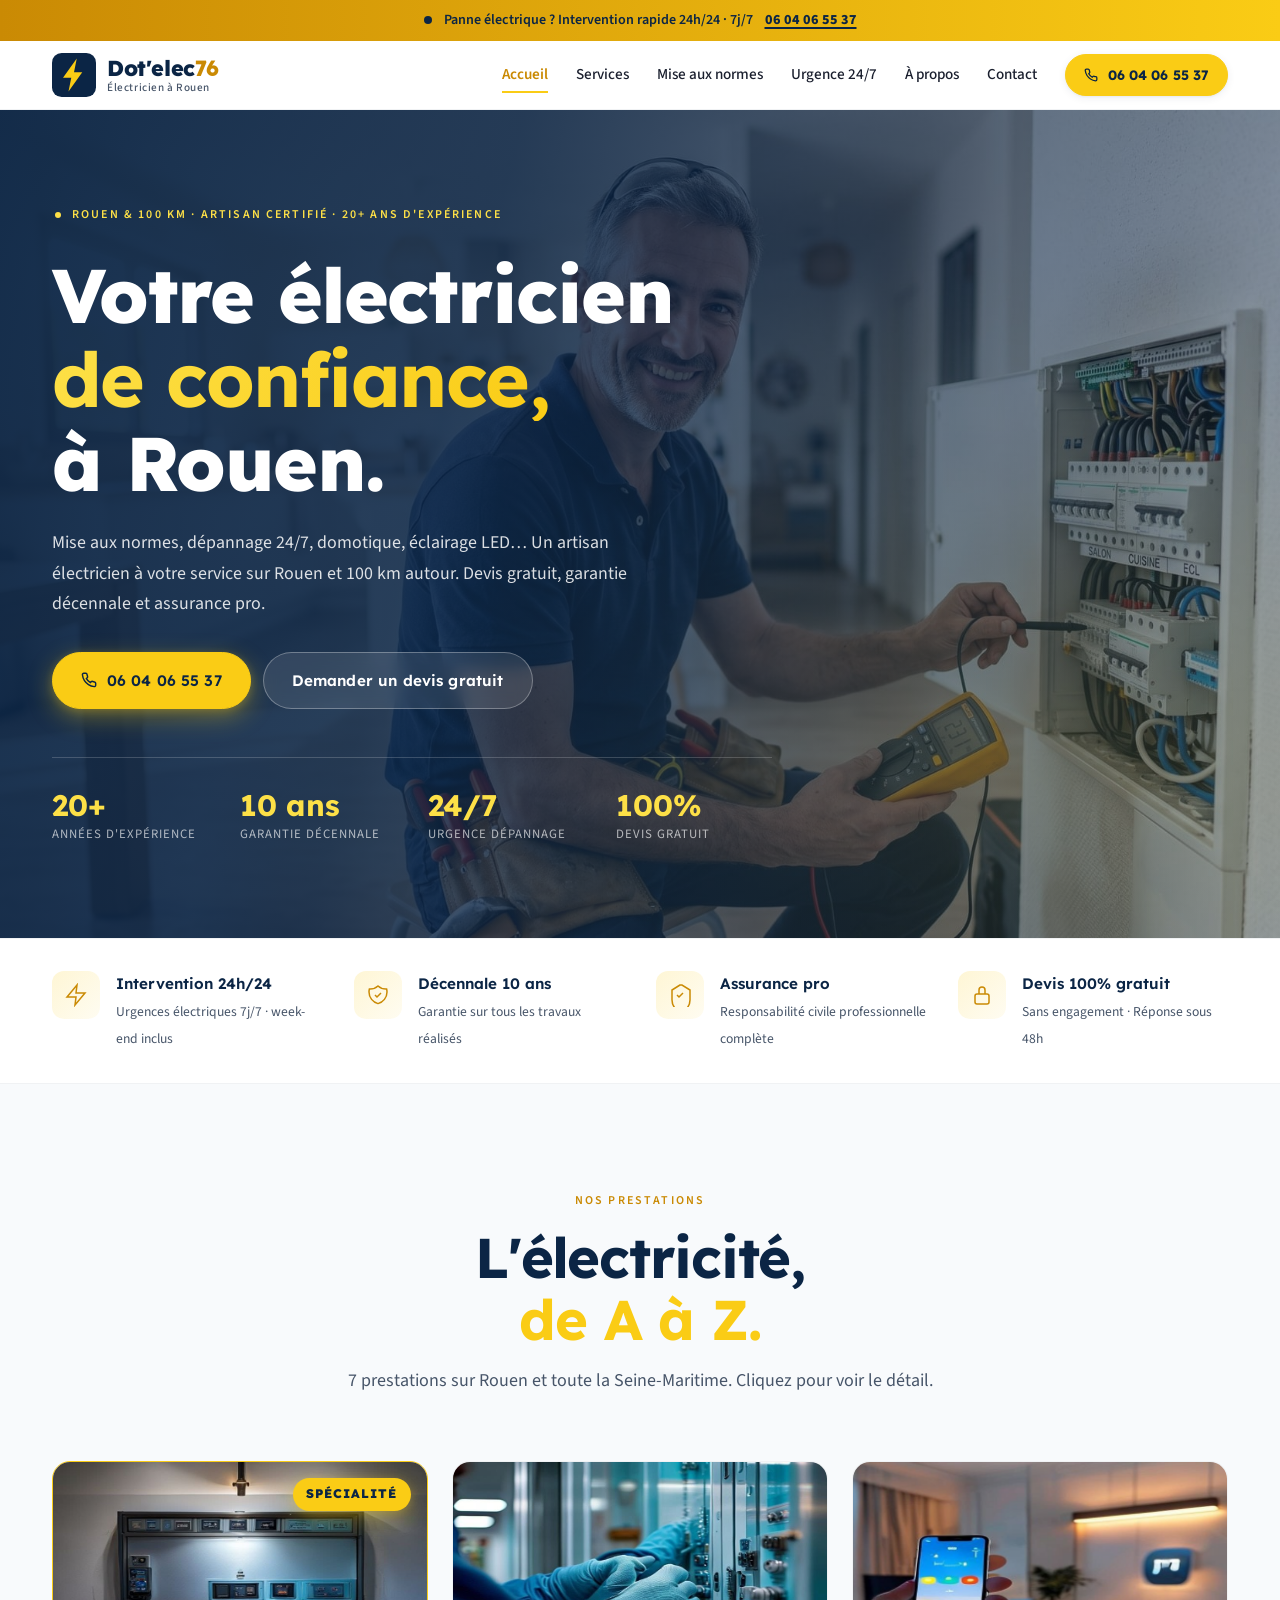
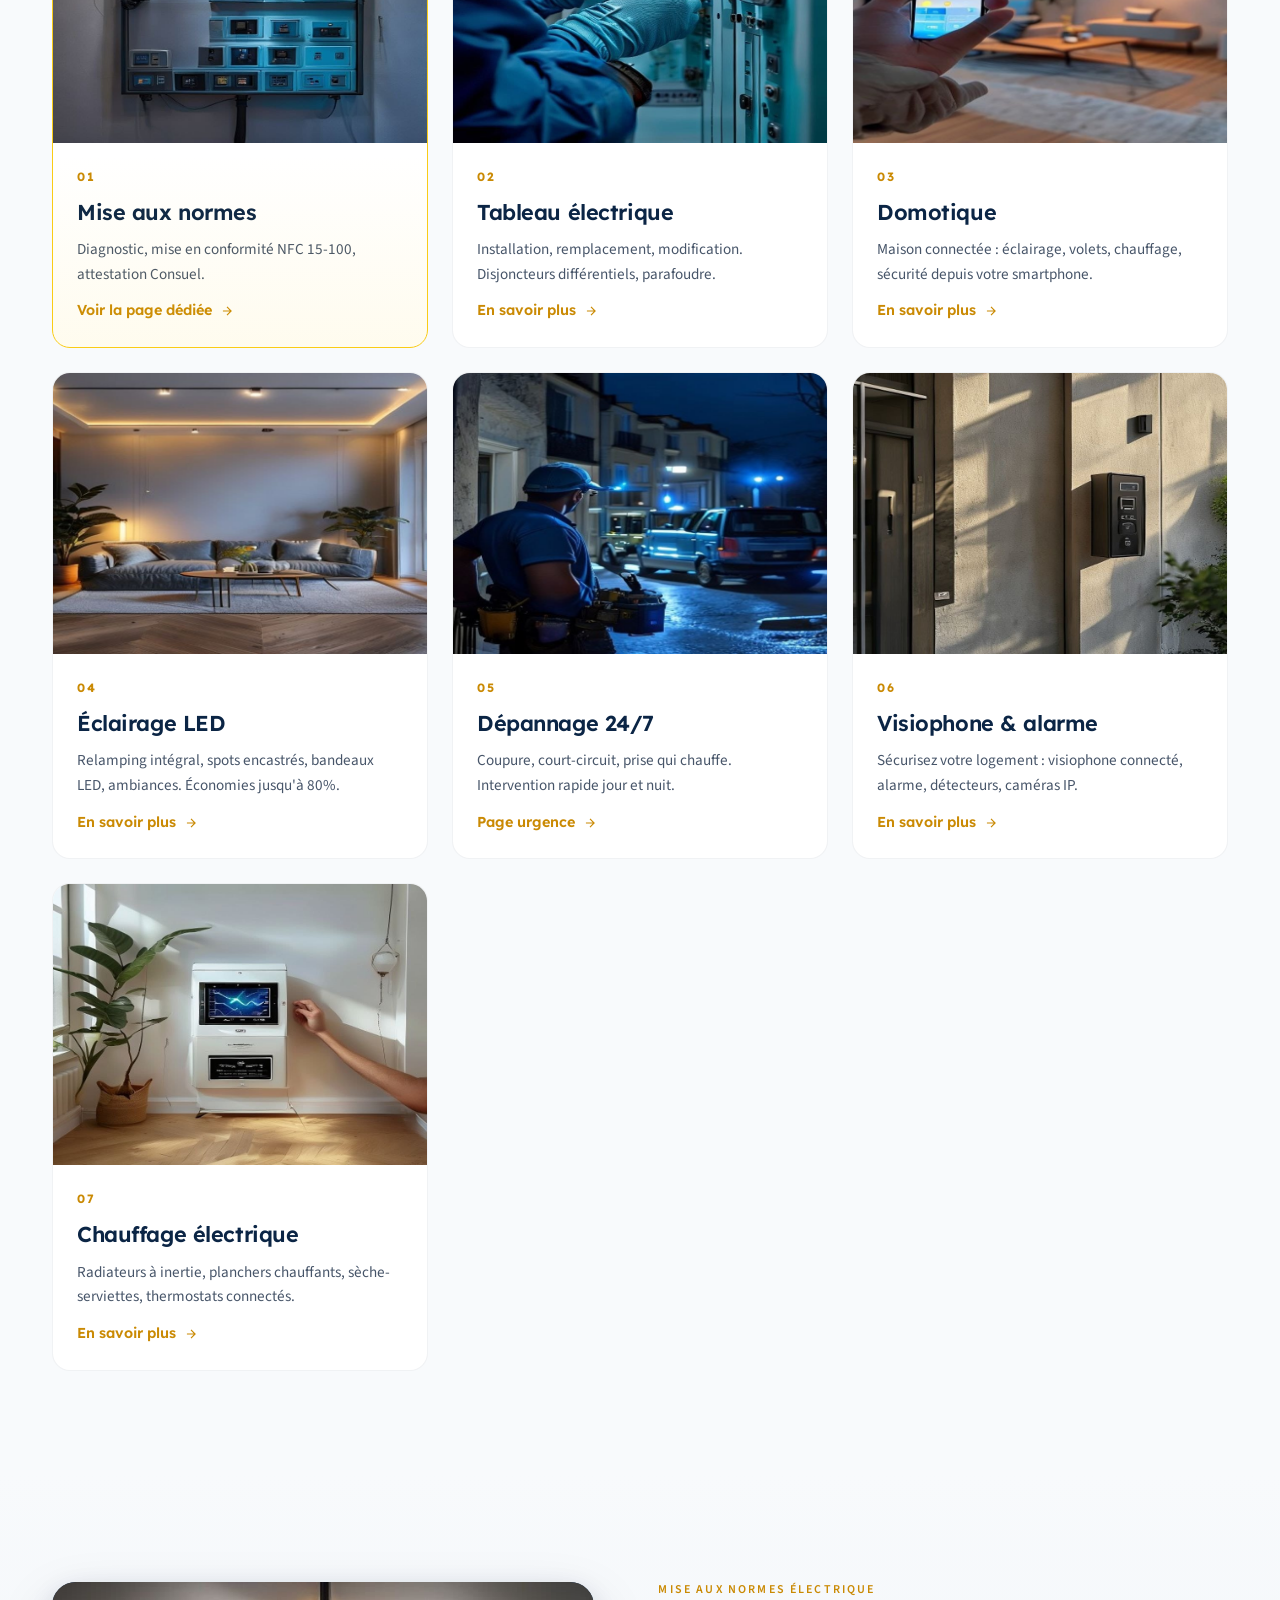
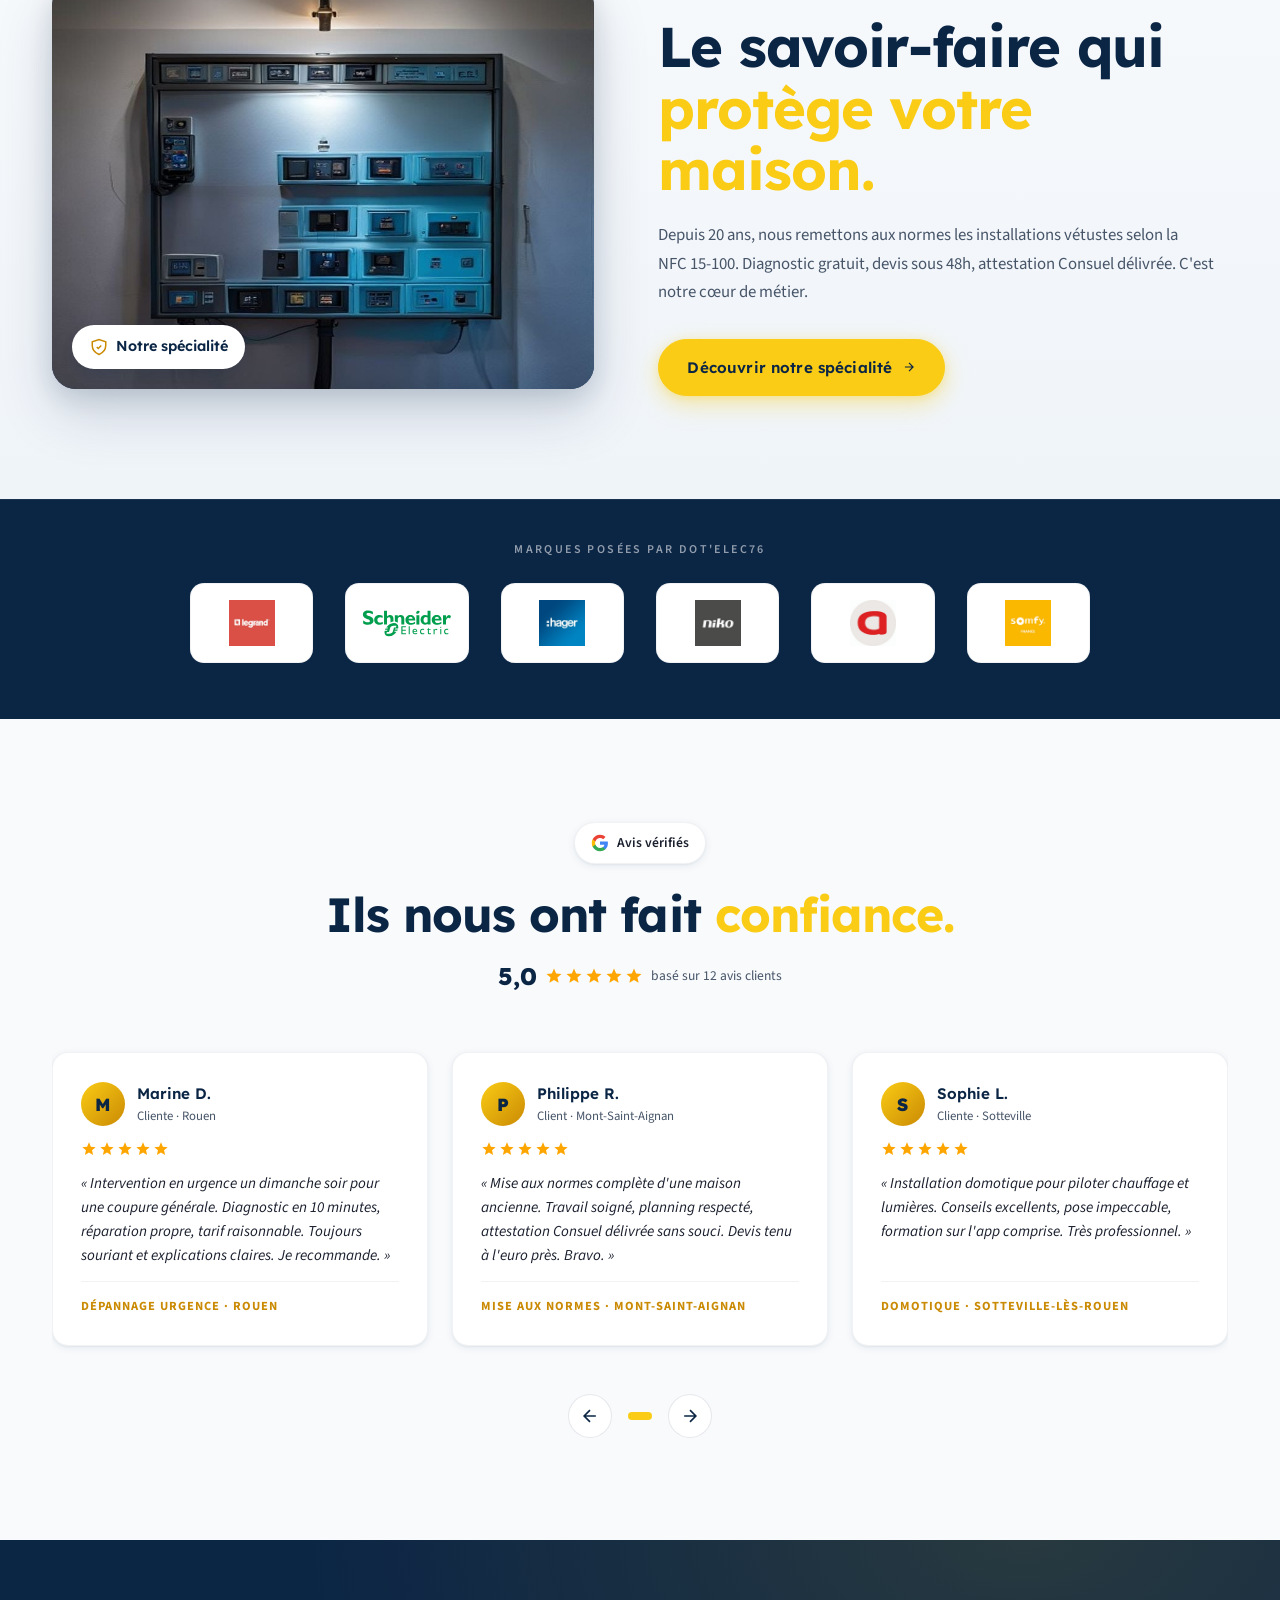
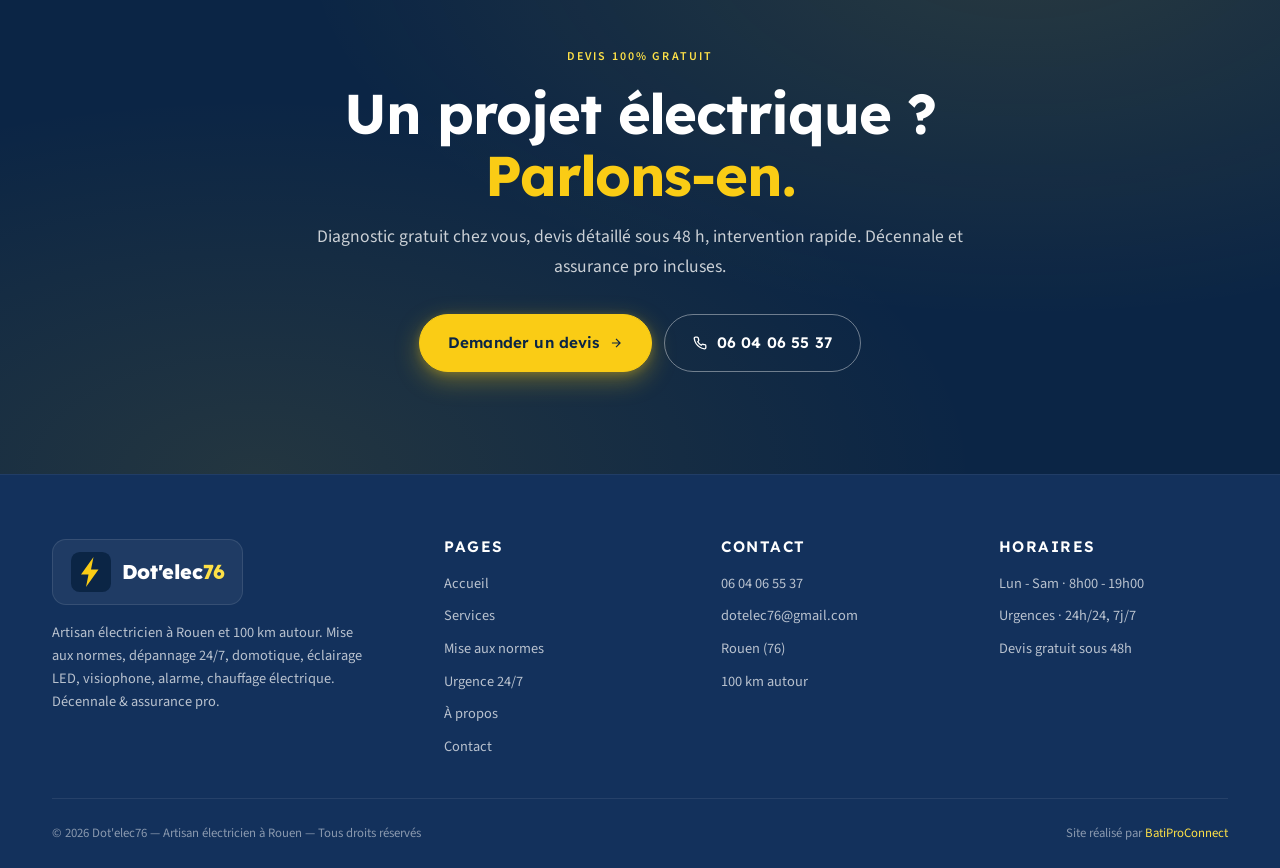
==== commit 8a89f761: "Logos sur index + 2 images Gemini Pro + compression toutes images - Index : ajout section 'Marques p" ====
--- a/index.html
+++ b/index.html
@@ -289,6 +289,20 @@
   </div>
 </section>
 
+<section class="section-brands">
+  <div class="container">
+    <p class="section-brands__label" data-reveal>Marques posées par Dot'elec76</p>
+    <div class="brand-logos" data-reveal data-delay="1" style="margin-top: 1rem;">
+      <div class="brand-logo-item" title="Legrand"><img src="assets/img/brands/legrand.png" alt="Legrand" loading="lazy" /></div>
+      <div class="brand-logo-item" title="Schneider Electric"><img src="assets/img/brands/schneider.svg" alt="Schneider Electric" loading="lazy" /></div>
+      <div class="brand-logo-item" title="Hager"><img src="assets/img/brands/hager.png" alt="Hager" loading="lazy" /></div>
+      <div class="brand-logo-item" title="Niko"><img src="assets/img/brands/niko.png" alt="Niko" loading="lazy" /></div>
+      <div class="brand-logo-item" title="Atlantic"><img src="assets/img/brands/atlantic.png" alt="Atlantic" loading="lazy" /></div>
+      <div class="brand-logo-item" title="Somfy"><img src="assets/img/brands/somfy.png" alt="Somfy" loading="lazy" /></div>
+    </div>
+  </div>
+</section>
+
 <section class="section section-reviews" id="avis">
   <div class="container">
     <div class="reviews-header" data-reveal>
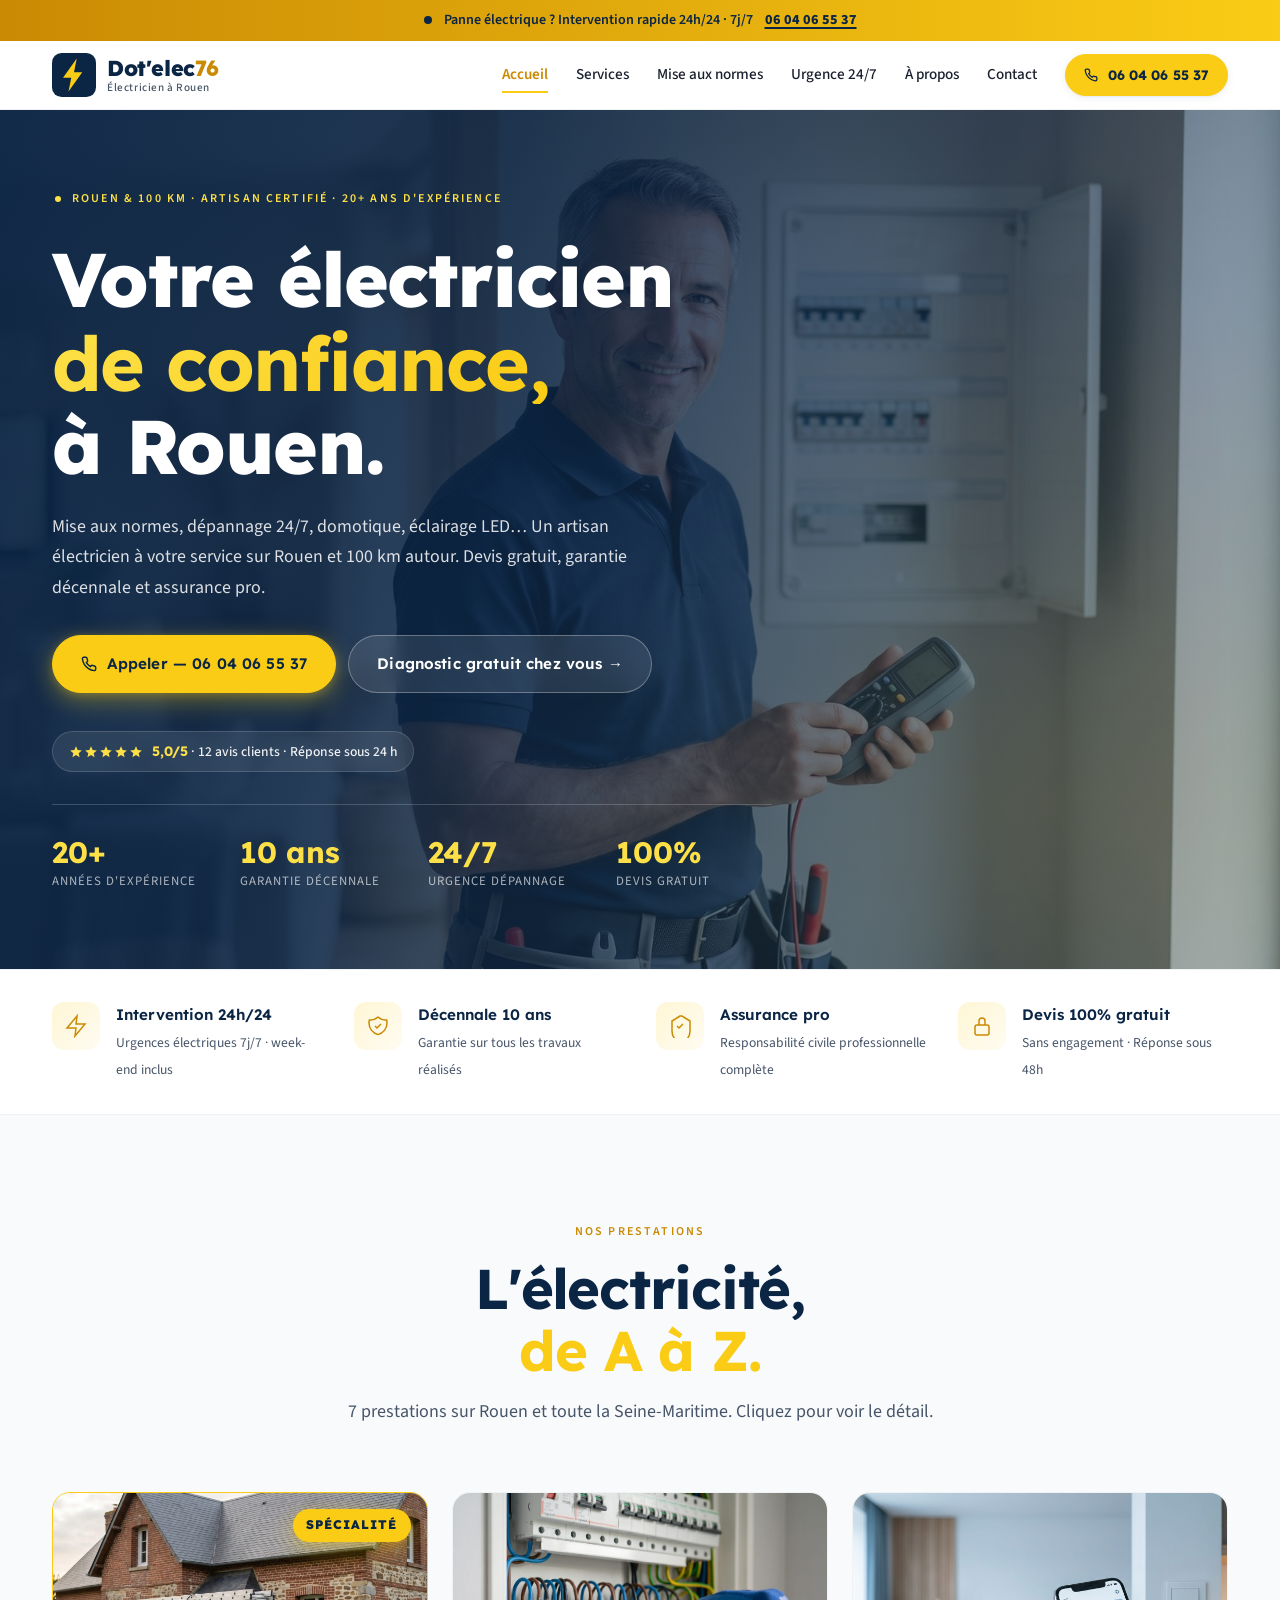
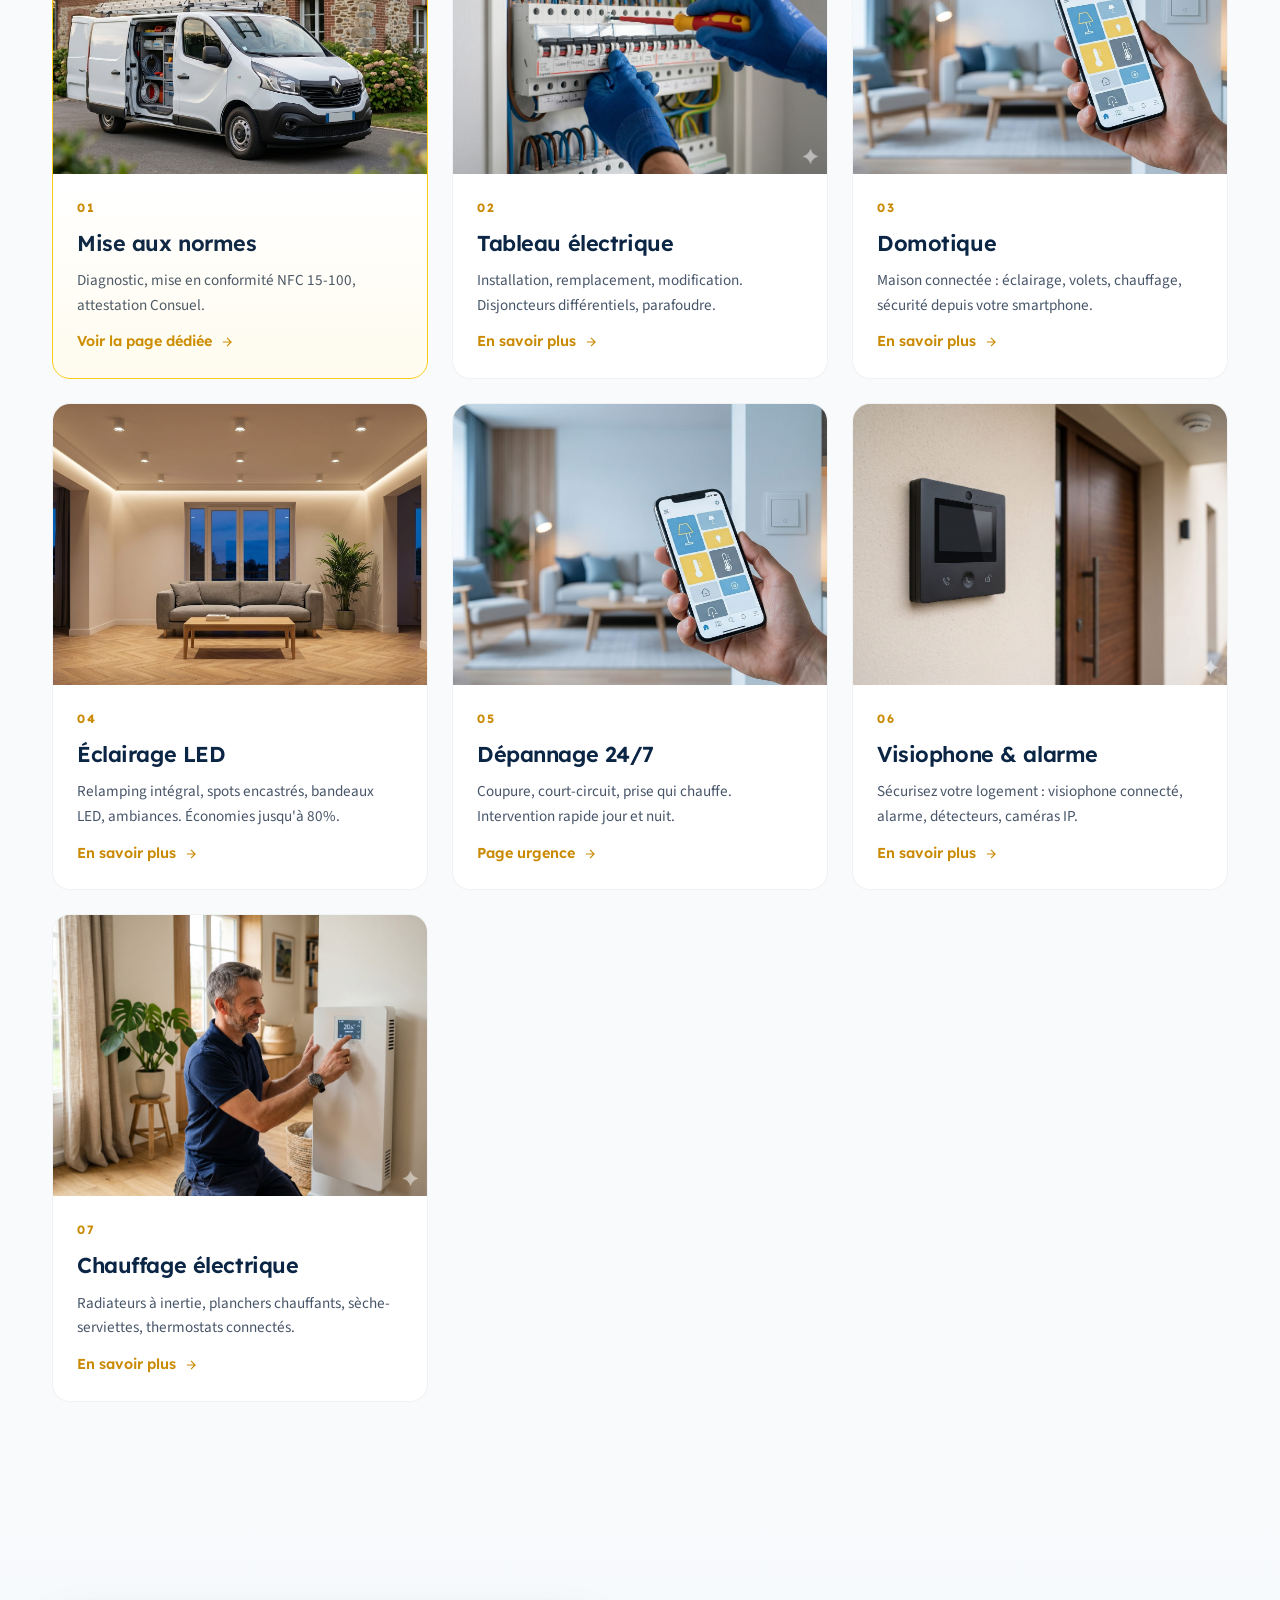
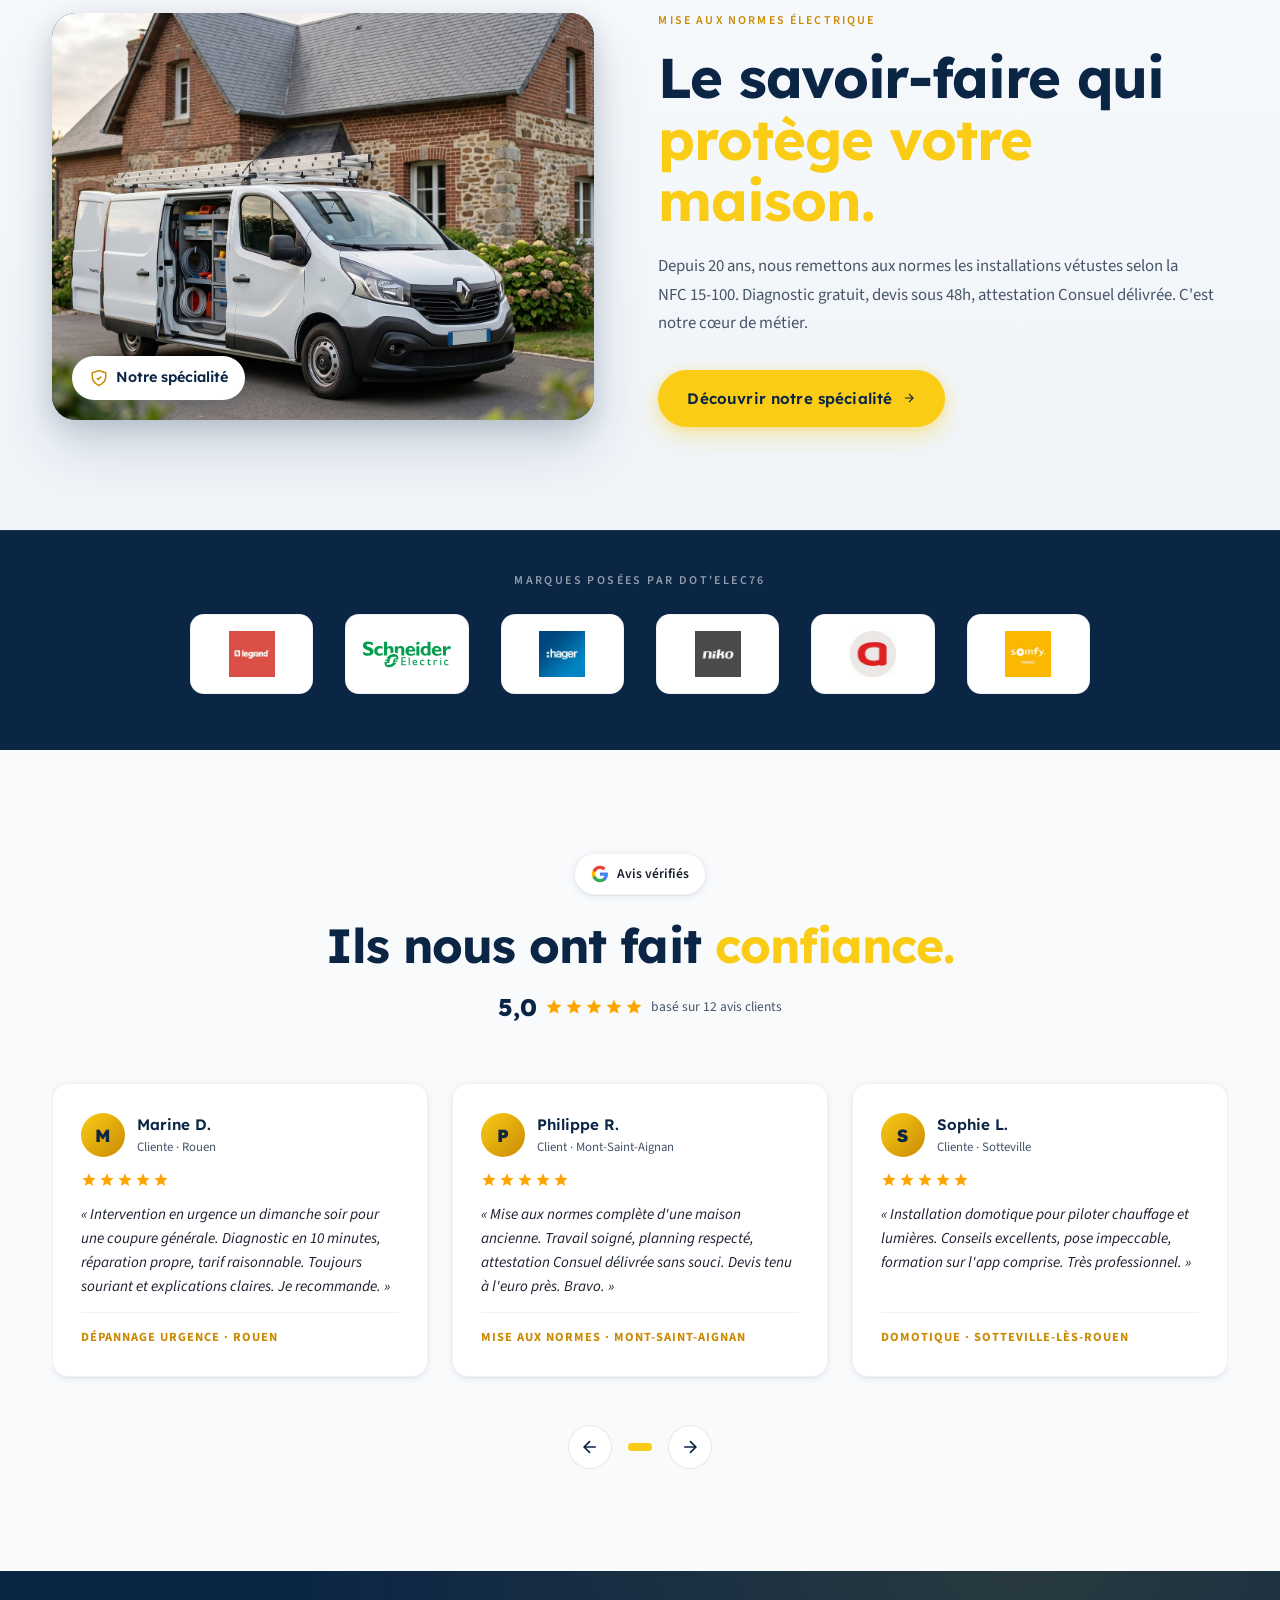
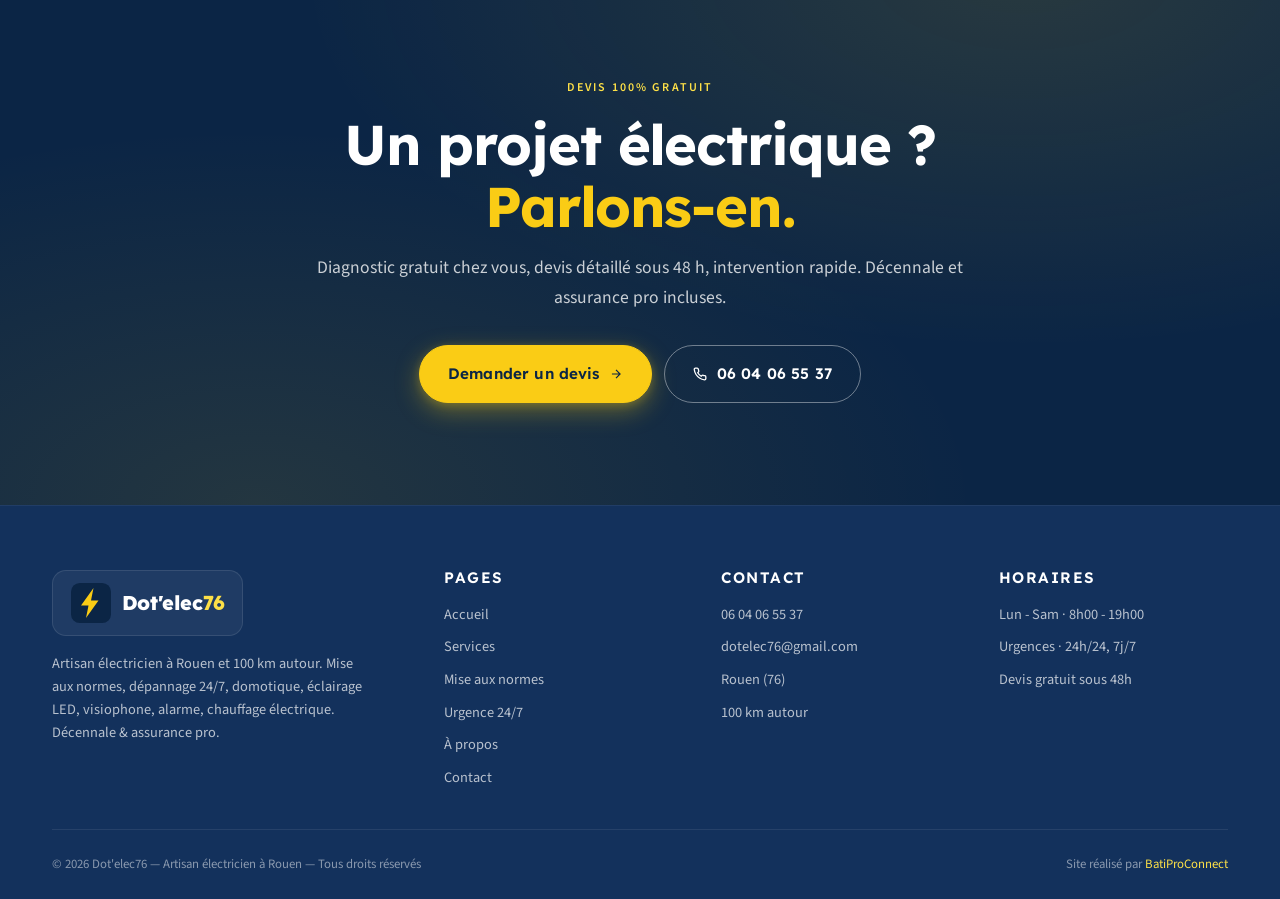
==== commit 619744d9: "SEO + CRO v2 : Twitter Card + geo coords + Service schema + social proof hero SEO (claude-seo, seo-p" ====
--- a/index.html
+++ b/index.html
@@ -14,9 +14,14 @@
 <meta property="og:type" content="website" />
 <meta property="og:title" content="Dot'elec76 — Artisan électricien à Rouen" />
 <meta property="og:description" content="Mise aux normes, dépannage 24/7, domotique, éclairage LED. Artisan électricien à Rouen et 100 km autour. Devis gratuit." />
-<meta property="og:image" content="assets/img/hero/hero-electricien.jpg" />
+<meta property="og:image" content="https://dotelec76.pages.dev/assets/img/hero/hero-electricien.jpg" />
 <meta property="og:url" content="https://dotelec76.pages.dev/" />
 <meta property="og:locale" content="fr_FR" />
+
+<meta name="twitter:card" content="summary_large_image" />
+<meta name="twitter:title" content="Dot'elec76 — Artisan électricien à Rouen" />
+<meta name="twitter:description" content="Mise aux normes, dépannage 24/7, domotique, éclairage LED. Devis gratuit, décennale & assurance pro." />
+<meta name="twitter:image" content="https://dotelec76.pages.dev/assets/img/hero/hero-electricien.jpg" />
 
 <link rel="preconnect" href="https://fonts.googleapis.com" />
 <link rel="preconnect" href="https://fonts.gstatic.com" crossorigin />
@@ -35,8 +40,17 @@
   "telephone": "+33604065537",
   "email": "dotelec76@gmail.com",
   "address": { "@type": "PostalAddress", "addressLocality": "Rouen", "postalCode": "76000", "addressCountry": "FR" },
+  "geo": { "@type": "GeoCoordinates", "latitude": 49.44313, "longitude": 1.09932 },
   "openingHours": ["Mo-Sa 08:00-19:00", "Su 00:00-23:59"],
-  "areaServed": "Rouen et 100 km autour (Seine-Maritime, Eure)",
+  "areaServed": [
+    { "@type": "City", "name": "Rouen" },
+    { "@type": "City", "name": "Le Havre" },
+    { "@type": "City", "name": "Dieppe" },
+    { "@type": "City", "name": "Évreux" },
+    { "@type": "AdministrativeArea", "name": "Seine-Maritime" },
+    { "@type": "AdministrativeArea", "name": "Eure" }
+  ],
+  "serviceArea": { "@type": "GeoCircle", "geoMidpoint": { "@type": "GeoCoordinates", "latitude": 49.44313, "longitude": 1.09932 }, "geoRadius": "100000" },
   "priceRange": "€€",
   "foundingDate": "2016",
   "slogan": "Votre électricien de confiance à Rouen",
@@ -126,9 +140,20 @@
       <div class="hero__ctas" data-reveal data-delay="3">
         <a href="tel:0604065537" class="btn btn-primary">
           <svg width="16" height="16" viewBox="0 0 24 24" fill="none" stroke="currentColor" stroke-width="2.2"><path d="M22 16.92v3a2 2 0 01-2.18 2 19.79 19.79 0 01-8.63-3.07 19.5 19.5 0 01-6-6 19.79 19.79 0 01-3.07-8.67A2 2 0 014.11 2h3a2 2 0 012 1.72 12.84 12.84 0 00.7 2.81 2 2 0 01-.45 2.11L8.09 9.91a16 16 0 006 6l1.27-1.27a2 2 0 012.11-.45 12.84 12.84 0 002.81.7A2 2 0 0122 16.92z"/></svg>
-          06 04 06 55 37
+          Appeler — 06 04 06 55 37
         </a>
-        <a href="contact.html" class="btn btn-ghost">Demander un devis gratuit</a>
+        <a href="contact.html" class="btn btn-ghost">Diagnostic gratuit chez vous &rarr;</a>
+      </div>
+
+      <div class="hero__social-proof" data-reveal data-delay="4">
+        <span class="hero__social-proof-stars" aria-hidden="true">
+          <svg width="14" height="14" viewBox="0 0 24 24" fill="currentColor"><path d="M12 17.27L18.18 21l-1.64-7.03L22 9.24l-7.19-.61L12 2 9.19 8.63 2 9.24l5.46 4.73L5.82 21z"/></svg>
+          <svg width="14" height="14" viewBox="0 0 24 24" fill="currentColor"><path d="M12 17.27L18.18 21l-1.64-7.03L22 9.24l-7.19-.61L12 2 9.19 8.63 2 9.24l5.46 4.73L5.82 21z"/></svg>
+          <svg width="14" height="14" viewBox="0 0 24 24" fill="currentColor"><path d="M12 17.27L18.18 21l-1.64-7.03L22 9.24l-7.19-.61L12 2 9.19 8.63 2 9.24l5.46 4.73L5.82 21z"/></svg>
+          <svg width="14" height="14" viewBox="0 0 24 24" fill="currentColor"><path d="M12 17.27L18.18 21l-1.64-7.03L22 9.24l-7.19-.61L12 2 9.19 8.63 2 9.24l5.46 4.73L5.82 21z"/></svg>
+          <svg width="14" height="14" viewBox="0 0 24 24" fill="currentColor"><path d="M12 17.27L18.18 21l-1.64-7.03L22 9.24l-7.19-.61L12 2 9.19 8.63 2 9.24l5.46 4.73L5.82 21z"/></svg>
+        </span>
+        <span><strong>5,0/5</strong> &middot; 12 avis clients &middot; Réponse sous 24&nbsp;h</span>
       </div>
       <div class="hero__meta" data-reveal data-delay="4">
         <div class="hero__meta-item"><span class="hero__meta-num">20+</span><span class="hero__meta-label">années d'expérience</span></div>
--- a/assets/css/style.css
+++ b/assets/css/style.css
@@ -454,6 +454,32 @@
   flex-wrap: wrap;
   gap: 0.75rem;
   margin-bottom: 3rem;
+}
+
+.hero__social-proof {
+  display: inline-flex;
+  align-items: center;
+  gap: 0.55rem;
+  padding: 0.5rem 1rem;
+  background: rgba(255,255,255,.08);
+  border: 1px solid rgba(255,255,255,.15);
+  border-radius: 999px;
+  margin-top: -1.5rem;
+  margin-bottom: 2rem;
+  color: rgba(255,255,255,.92);
+  font-size: 0.85rem;
+  font-weight: 500;
+  backdrop-filter: blur(8px);
+}
+.hero__social-proof strong {
+  color: var(--accent-light);
+  font-family: var(--font-heading);
+  font-weight: 700;
+}
+.hero__social-proof-stars {
+  display: inline-flex;
+  gap: 1px;
+  color: var(--accent-light);
 }
 
 .hero__meta {
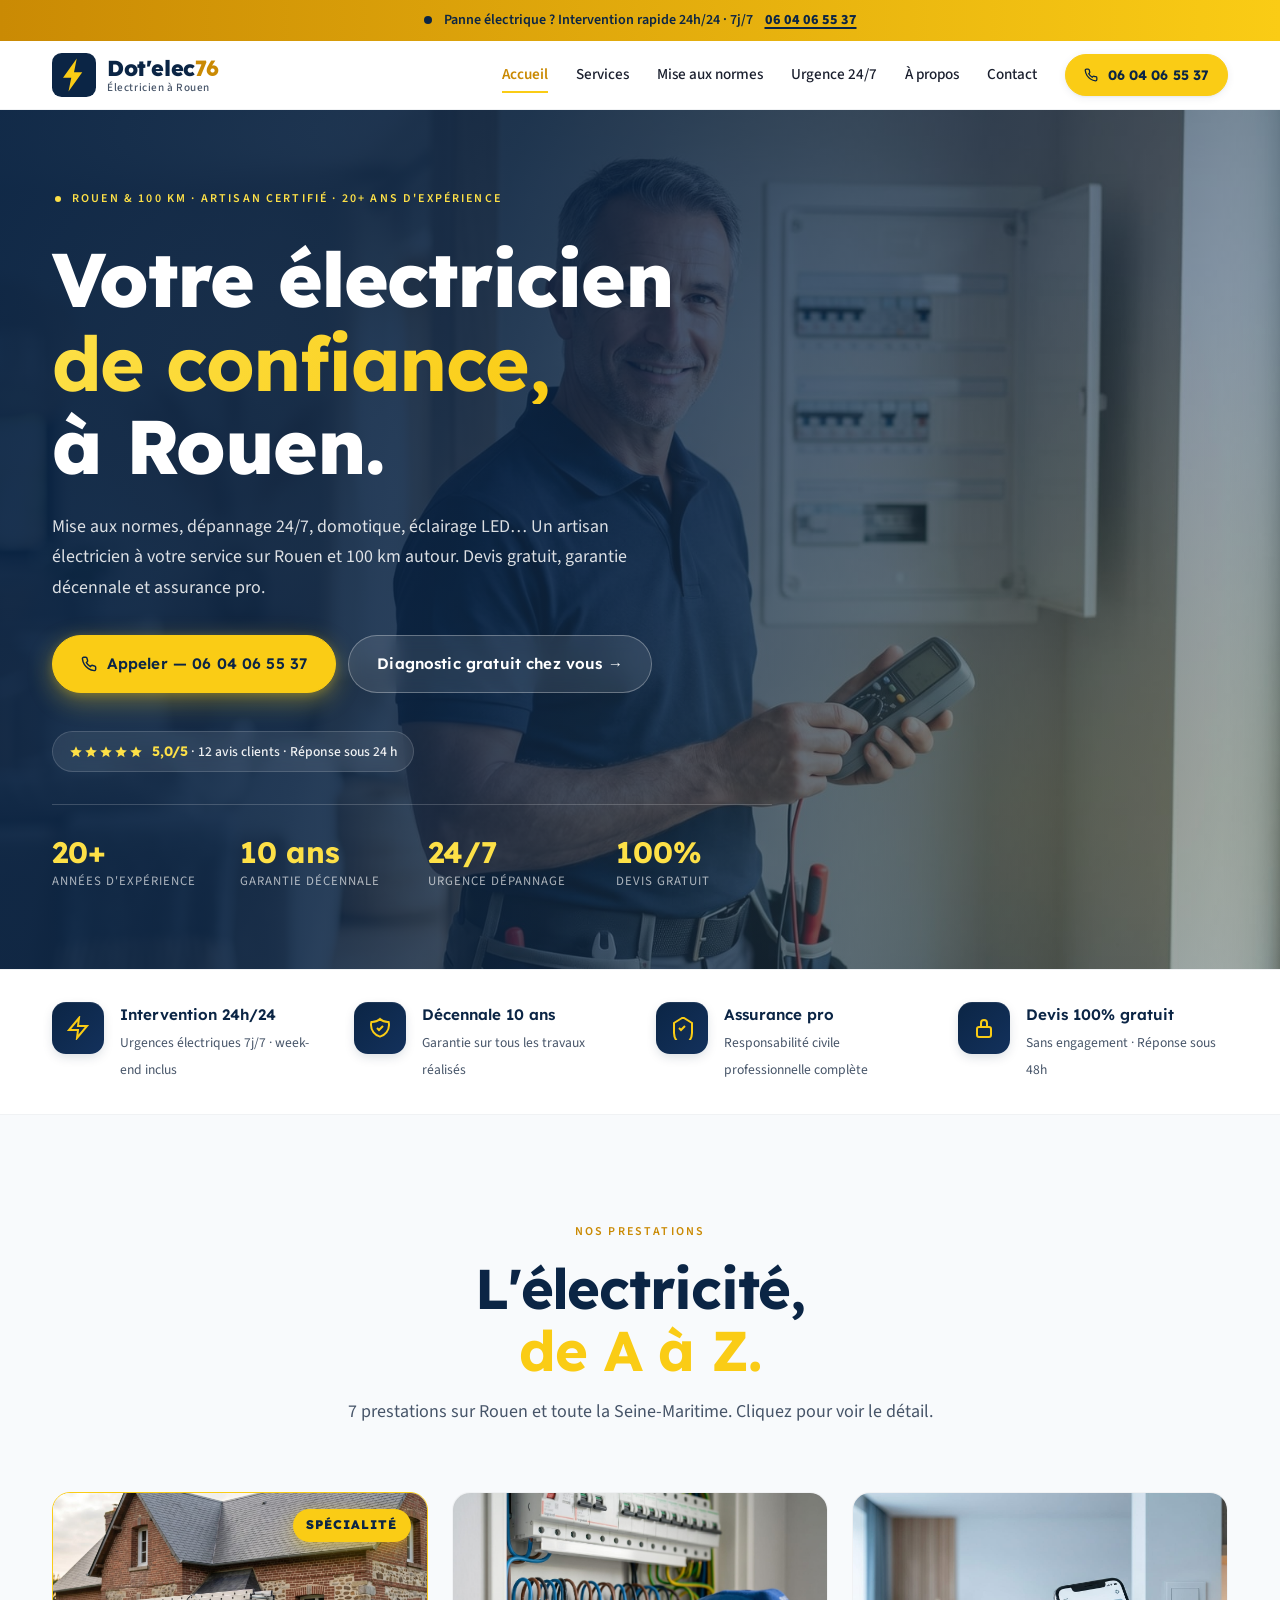
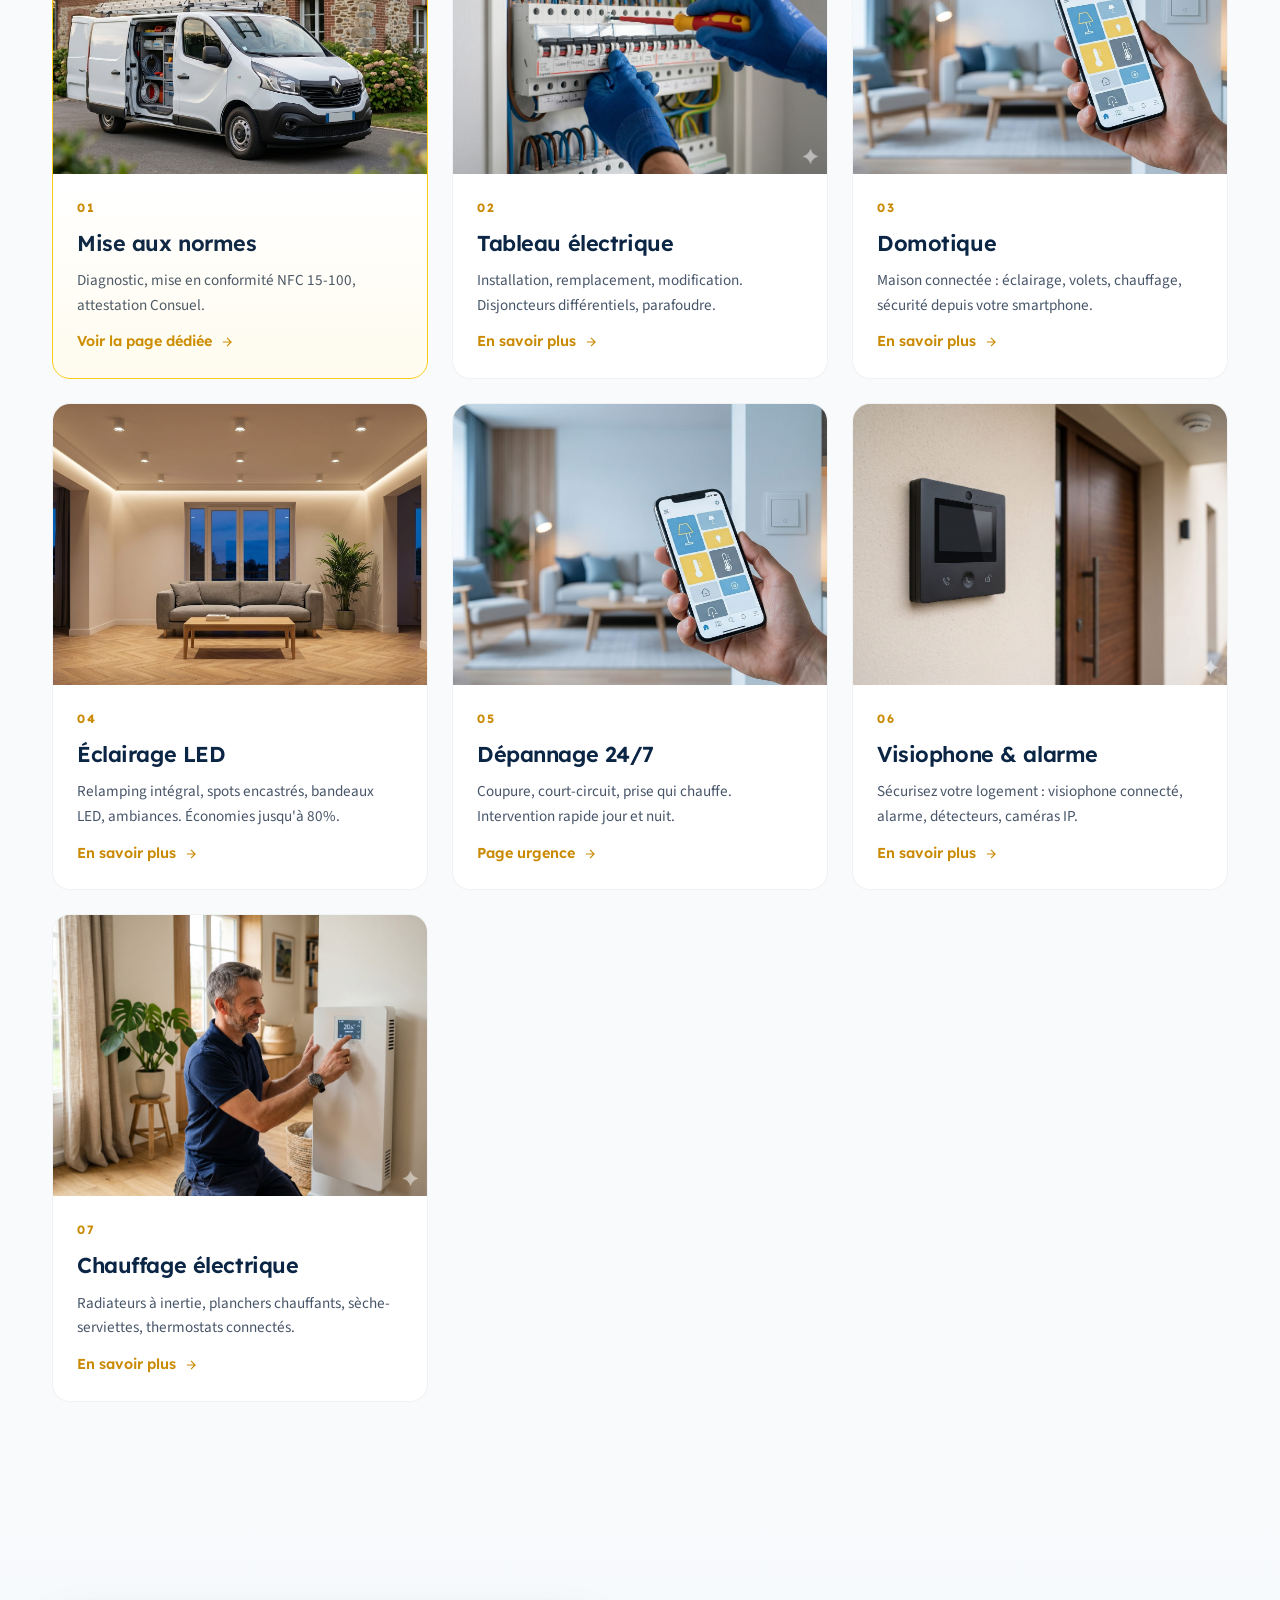
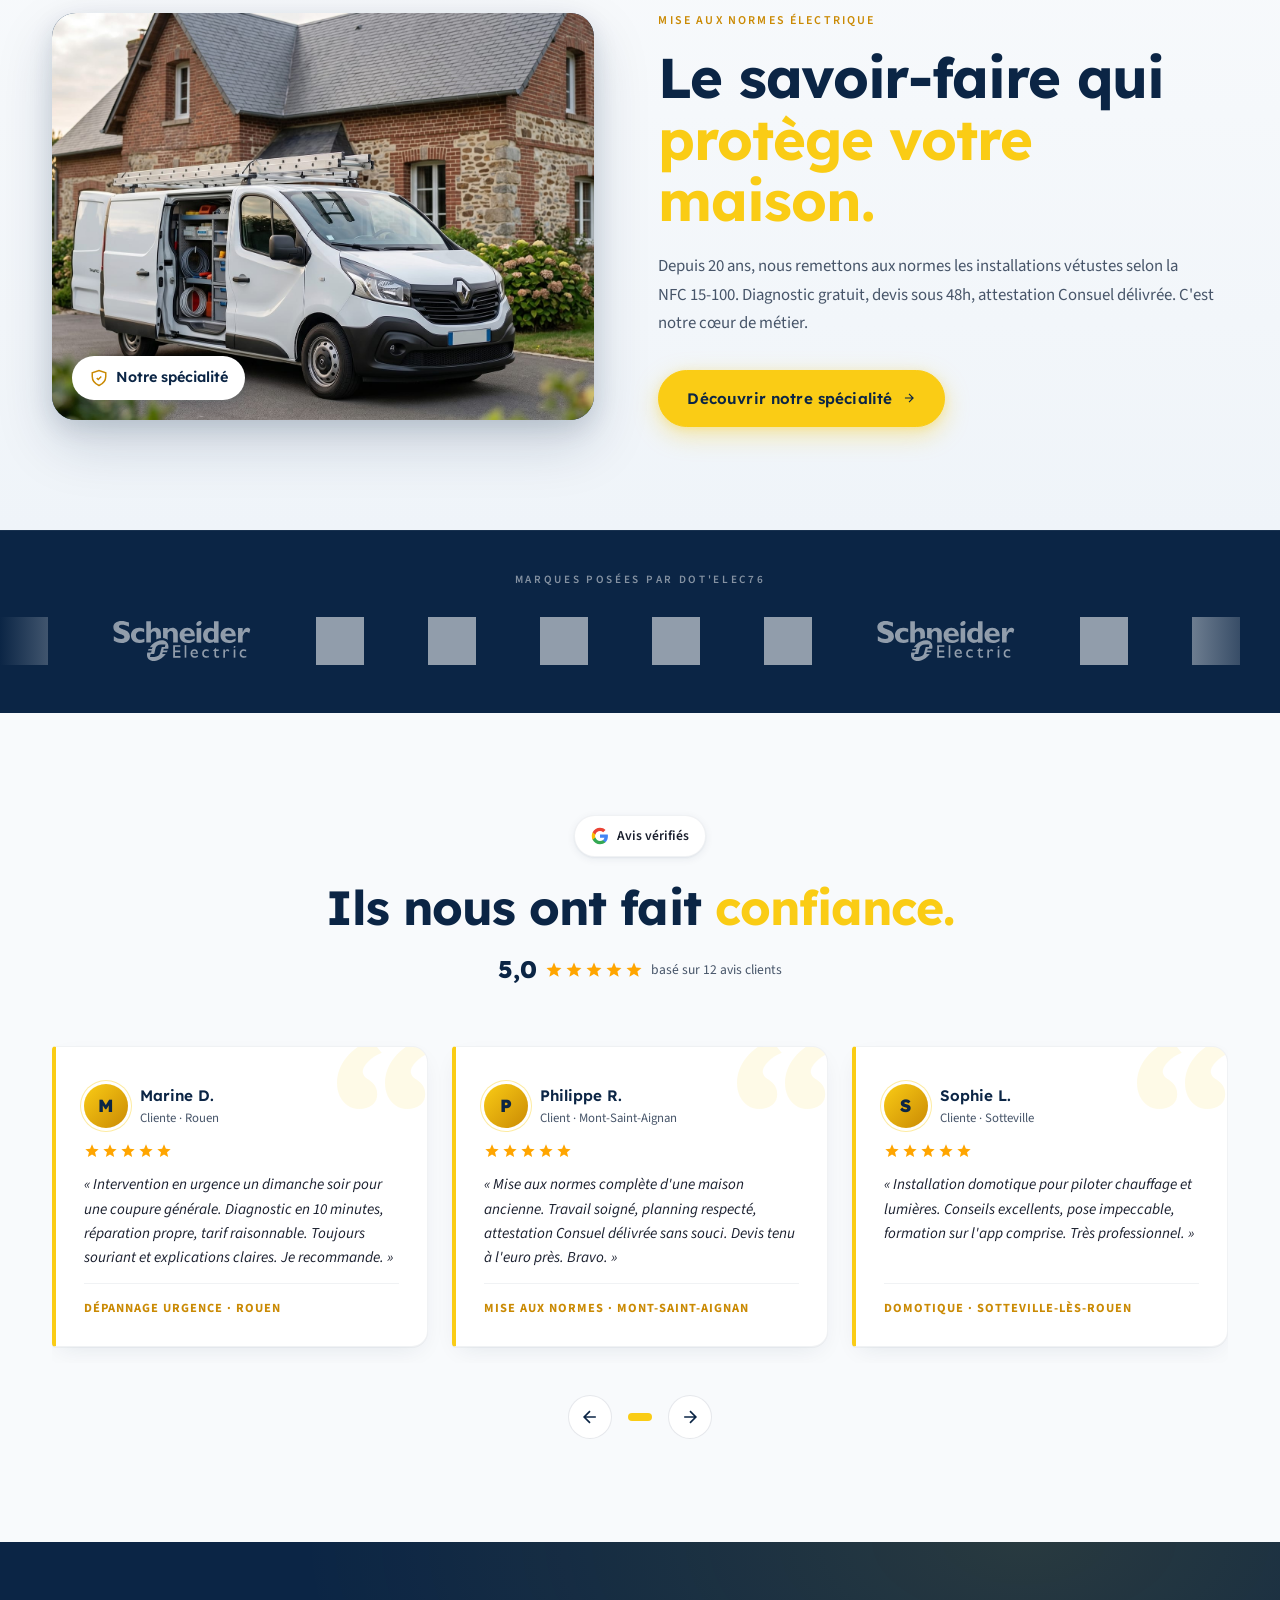
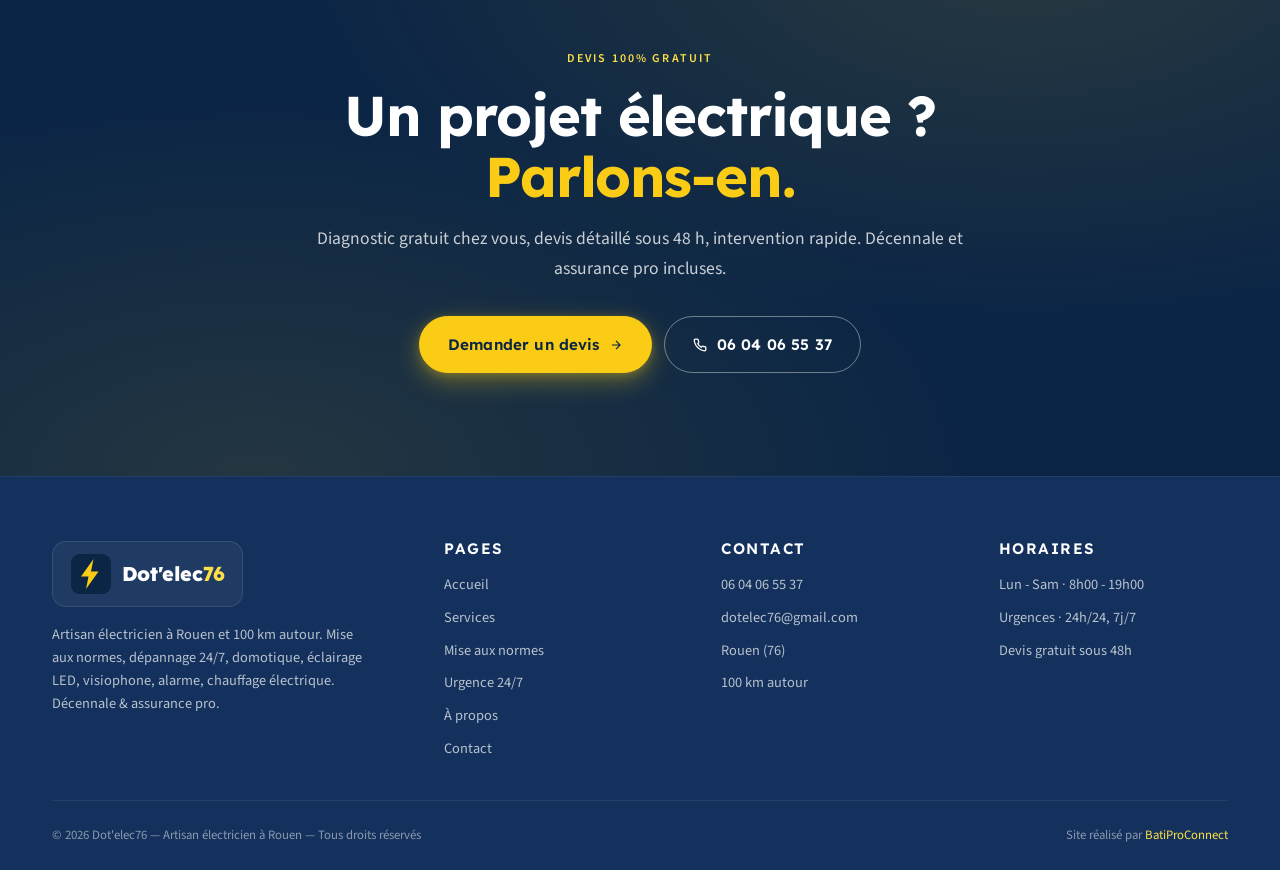
==== commit 4a710ec2: "Design v3 anti-AI : cards avis editoriales + marquee marques + trust badges premium Application des " ====
--- a/index.html
+++ b/index.html
@@ -317,13 +317,21 @@
 <section class="section-brands">
   <div class="container">
     <p class="section-brands__label" data-reveal>Marques posées par Dot'elec76</p>
-    <div class="brand-logos" data-reveal data-delay="1" style="margin-top: 1rem;">
-      <div class="brand-logo-item" title="Legrand"><img src="assets/img/brands/legrand.png" alt="Legrand" loading="lazy" /></div>
-      <div class="brand-logo-item" title="Schneider Electric"><img src="assets/img/brands/schneider.svg" alt="Schneider Electric" loading="lazy" /></div>
-      <div class="brand-logo-item" title="Hager"><img src="assets/img/brands/hager.png" alt="Hager" loading="lazy" /></div>
-      <div class="brand-logo-item" title="Niko"><img src="assets/img/brands/niko.png" alt="Niko" loading="lazy" /></div>
-      <div class="brand-logo-item" title="Atlantic"><img src="assets/img/brands/atlantic.png" alt="Atlantic" loading="lazy" /></div>
-      <div class="brand-logo-item" title="Somfy"><img src="assets/img/brands/somfy.png" alt="Somfy" loading="lazy" /></div>
+  </div>
+  <div class="marquee-brands" aria-label="Marques posées : Legrand, Schneider, Hager, Niko, Atlantic, Somfy">
+    <div class="marquee-brands__track">
+      <img class="marquee-brands__logo" src="assets/img/brands/legrand.png" alt="Legrand" loading="lazy" />
+      <img class="marquee-brands__logo" src="assets/img/brands/schneider.svg" alt="Schneider Electric" loading="lazy" />
+      <img class="marquee-brands__logo" src="assets/img/brands/hager.png" alt="Hager" loading="lazy" />
+      <img class="marquee-brands__logo" src="assets/img/brands/niko.png" alt="Niko" loading="lazy" />
+      <img class="marquee-brands__logo" src="assets/img/brands/atlantic.png" alt="Atlantic" loading="lazy" />
+      <img class="marquee-brands__logo" src="assets/img/brands/somfy.png" alt="Somfy" loading="lazy" />
+      <img class="marquee-brands__logo" src="assets/img/brands/legrand.png" alt="" aria-hidden="true" loading="lazy" />
+      <img class="marquee-brands__logo" src="assets/img/brands/schneider.svg" alt="" aria-hidden="true" loading="lazy" />
+      <img class="marquee-brands__logo" src="assets/img/brands/hager.png" alt="" aria-hidden="true" loading="lazy" />
+      <img class="marquee-brands__logo" src="assets/img/brands/niko.png" alt="" aria-hidden="true" loading="lazy" />
+      <img class="marquee-brands__logo" src="assets/img/brands/atlantic.png" alt="" aria-hidden="true" loading="lazy" />
+      <img class="marquee-brands__logo" src="assets/img/brands/somfy.png" alt="" aria-hidden="true" loading="lazy" />
     </div>
   </div>
 </section>
--- a/assets/css/style.css
+++ b/assets/css/style.css
@@ -522,16 +522,34 @@
   gap: 1rem;
 }
 .trust-item__icon {
-  width: 48px; height: 48px;
+  width: 52px; height: 52px;
   flex-shrink: 0;
-  background: linear-gradient(135deg, rgba(250,204,21,.18), rgba(250,204,21,.06));
-  border-radius: 12px;
+  background: linear-gradient(135deg, var(--night) 0%, var(--night-2) 100%);
+  border-radius: 14px;
   display: flex;
   align-items: center;
   justify-content: center;
-  color: var(--accent-dark);
-}
-.trust-item__icon svg { width: 24px; height: 24px; }
+  color: var(--accent);
+  position: relative;
+  transition: all var(--t) var(--ease);
+  box-shadow: 0 4px 12px -2px rgba(11,37,69,.18), inset 0 1px 0 rgba(255,255,255,.08);
+}
+.trust-item__icon::after {
+  content: '';
+  position: absolute;
+  inset: -1px;
+  border-radius: 14px;
+  background: linear-gradient(135deg, var(--accent-light), transparent 50%);
+  opacity: 0;
+  transition: opacity var(--t) var(--ease);
+  pointer-events: none;
+}
+.trust-item:hover .trust-item__icon {
+  transform: translateY(-2px) rotate(-3deg);
+  box-shadow: 0 8px 20px -4px rgba(11,37,69,.28), inset 0 1px 0 rgba(255,255,255,.12);
+}
+.trust-item:hover .trust-item__icon::after { opacity: 0.30; }
+.trust-item__icon svg { width: 24px; height: 24px; stroke-width: 2; position: relative; z-index: 1; }
 .trust-item strong {
   font-family: var(--font-heading);
   font-weight: 600;
@@ -1025,45 +1043,66 @@
   object-fit: cover;
 }
 
-/* ============== MARQUES (pills) ============== */
+/* ============== MARQUES (marquee défilant infini) ============== */
 .section-brands {
   background: var(--night);
-  padding-block: 2.5rem 3.5rem;
+  padding-block: 2.5rem 3rem;
   border-top: 1px solid rgba(255,255,255,.06);
-}
+  overflow: hidden;
+  position: relative;
+}
+.section-brands::before,
+.section-brands::after {
+  content: '';
+  position: absolute;
+  top: 0; bottom: 0;
+  width: 120px;
+  z-index: 2;
+  pointer-events: none;
+}
+.section-brands::before { left: 0; background: linear-gradient(90deg, var(--night), transparent); }
+.section-brands::after  { right: 0; background: linear-gradient(-90deg, var(--night), transparent); }
+
 .section-brands__label {
   text-align: center;
-  font-size: 0.75rem;
+  font-size: 0.7rem;
   font-weight: 600;
   text-transform: uppercase;
-  letter-spacing: 0.2em;
-  color: rgba(255,255,255,.55);
-  margin-bottom: 1.5rem;
-}
-
-.brands-grid {
-  display: flex;
-  flex-wrap: wrap;
-  justify-content: center;
-  gap: 0.75rem 1rem;
-}
-.brand-pill {
-  background: rgba(255,255,255,.06);
-  border: 1px solid rgba(255,255,255,.12);
-  padding: 0.6rem 1.25rem;
-  border-radius: 999px;
-  color: rgba(255,255,255,.85);
-  font-family: var(--font-heading);
-  font-size: 0.95rem;
-  font-weight: 500;
-  transition: all var(--t) var(--ease);
-}
-.brand-pill strong { font-weight: 600; }
-.brand-pill:hover {
-  background: rgba(250,204,21,.18);
-  border-color: rgba(250,204,21,.50);
-  color: var(--accent-light);
-  transform: translateY(-2px);
+  letter-spacing: 0.24em;
+  color: rgba(255,255,255,.5);
+  margin-bottom: 1.75rem;
+}
+
+.marquee-brands {
+  width: 100%;
+  overflow: hidden;
+  position: relative;
+}
+.marquee-brands__track {
+  display: flex;
+  align-items: center;
+  gap: 4rem;
+  width: max-content;
+  animation: marqueeBrands 35s linear infinite;
+}
+.marquee-brands__track:hover { animation-play-state: paused; }
+
+.marquee-brands__logo {
+  height: 48px;
+  width: auto;
+  max-width: 140px;
+  object-fit: contain;
+  flex-shrink: 0;
+  filter: brightness(0) invert(1) opacity(0.55);
+  transition: filter var(--t) var(--ease), transform var(--t) var(--ease);
+}
+.marquee-brands__logo:hover {
+  filter: brightness(1) invert(0) opacity(1);
+  transform: scale(1.08);
+}
+@keyframes marqueeBrands {
+  from { transform: translateX(0); }
+  to   { transform: translateX(-50%); }
 }
 
 /* ============== REVIEWS / AVIS ============== */
@@ -1139,14 +1178,31 @@
   scroll-snap-align: start;
   background: var(--white);
   border: 1px solid var(--line-light);
-  border-radius: 16px;
-  padding: 1.75rem;
+  border-left: 4px solid var(--accent);
+  border-radius: 4px 16px 16px 4px;
+  padding: 2.25rem 1.75rem 1.75rem;
   display: flex;
   flex-direction: column;
   gap: 0.85rem;
-  box-shadow: var(--shadow-sm);
+  box-shadow: 0 1px 0 rgba(11,37,69,.04), 0 8px 24px -8px rgba(11,37,69,.10);
   transition: all var(--t) var(--ease);
-}
+  position: relative;
+  overflow: hidden;
+}
+.review-card::before {
+  content: '\201C';
+  position: absolute;
+  top: -32px;
+  right: -8px;
+  font-family: 'Lexend', serif;
+  font-size: 200px;
+  font-weight: 800;
+  color: rgba(250,204,21,.10);
+  line-height: 1;
+  pointer-events: none;
+  z-index: 0;
+}
+.review-card > * { position: relative; z-index: 1; }
 @media (min-width: 768px) {
   .review-card { flex: 0 0 calc(50% - 0.75rem); }
 }
@@ -1154,10 +1210,12 @@
   .review-card { flex: 0 0 calc(33.333% - 1rem); }
 }
 .review-card:hover {
-  border-color: rgba(250,204,21,.40);
-  transform: translateY(-2px);
-  box-shadow: var(--shadow-md);
-}
+  border-left-color: var(--accent-dark);
+  border-left-width: 6px;
+  transform: translateY(-3px);
+  box-shadow: 0 1px 0 rgba(11,37,69,.04), 0 16px 40px -8px rgba(11,37,69,.18), 0 0 0 1px rgba(250,204,21,.20);
+}
+.review-card:hover::before { color: rgba(250,204,21,.18); }
 
 .review-card__header {
   display: flex;
@@ -1169,6 +1227,8 @@
   border-radius: 50%;
   background: linear-gradient(135deg, var(--accent), var(--accent-dark));
   color: var(--night);
+  position: relative;
+  box-shadow: 0 0 0 3px var(--white), 0 0 0 4px rgba(250,204,21,.40);
   display: flex;
   align-items: center;
   justify-content: center;
